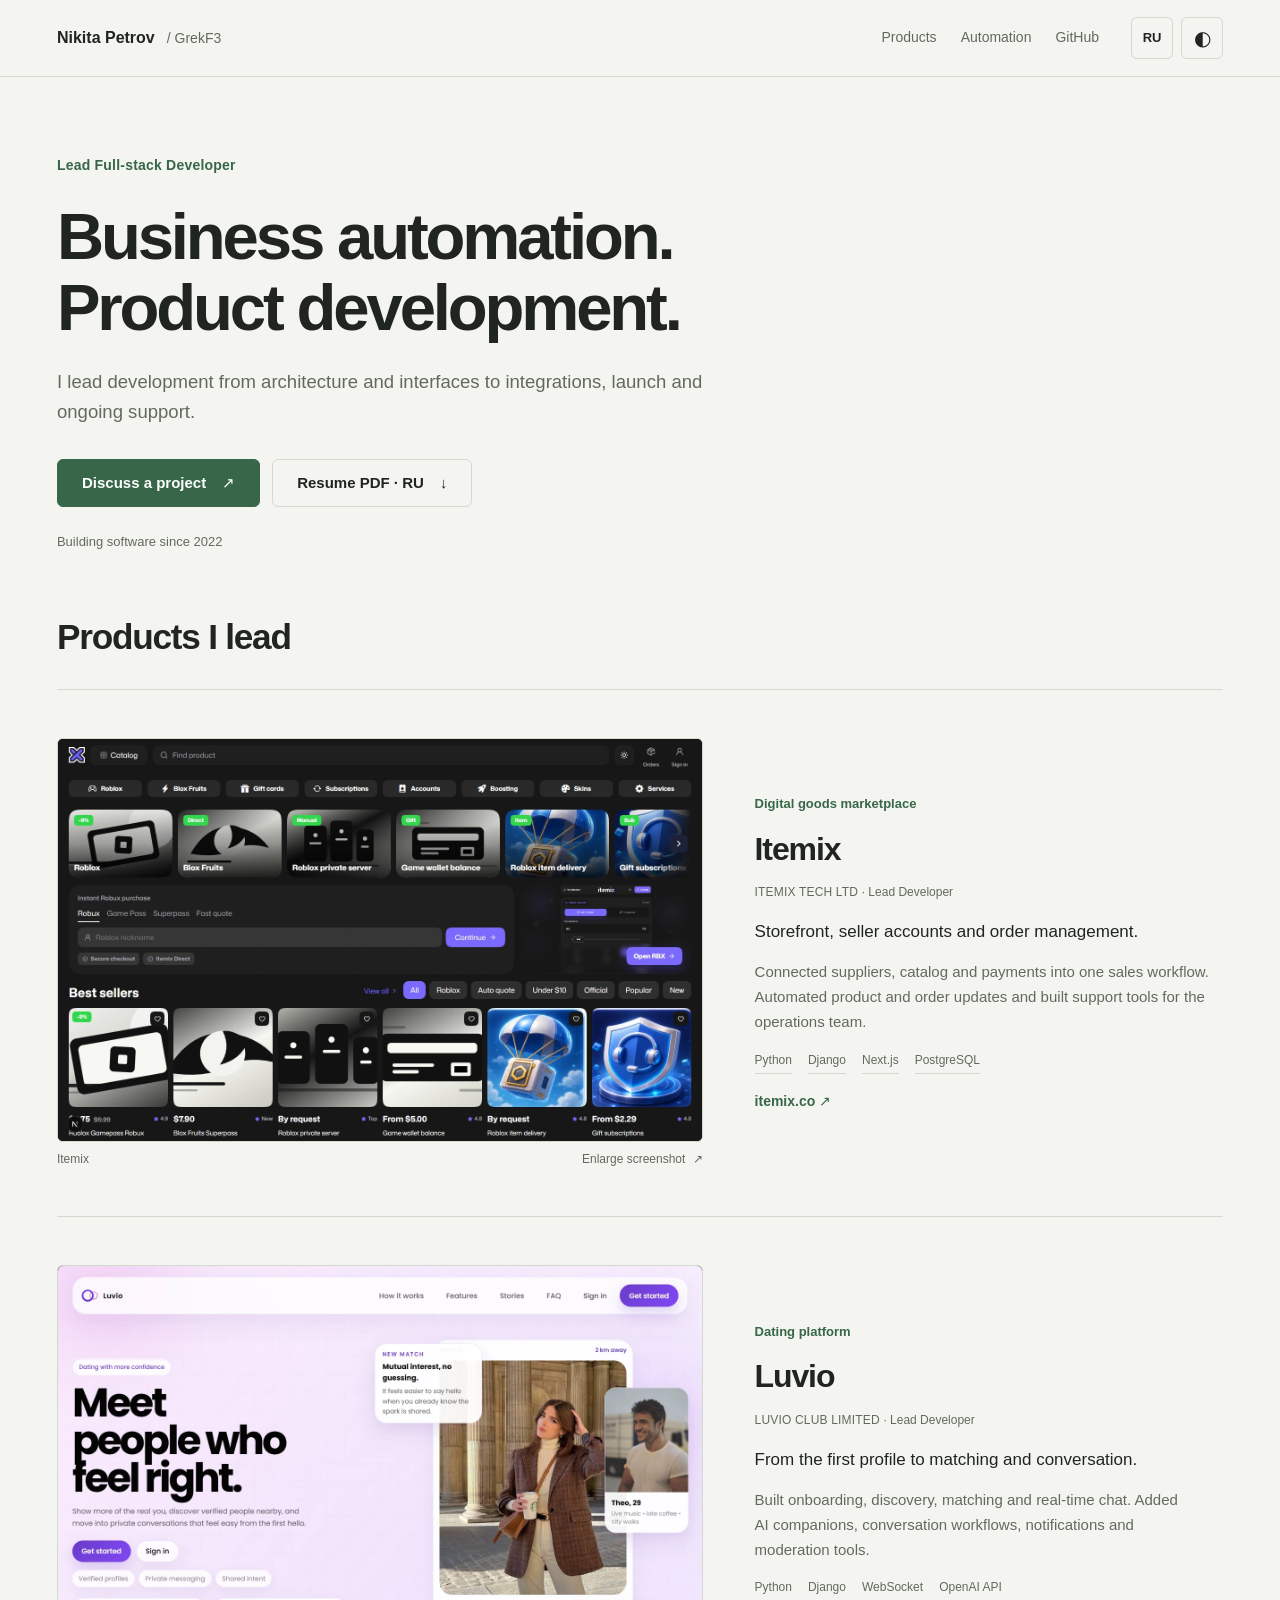
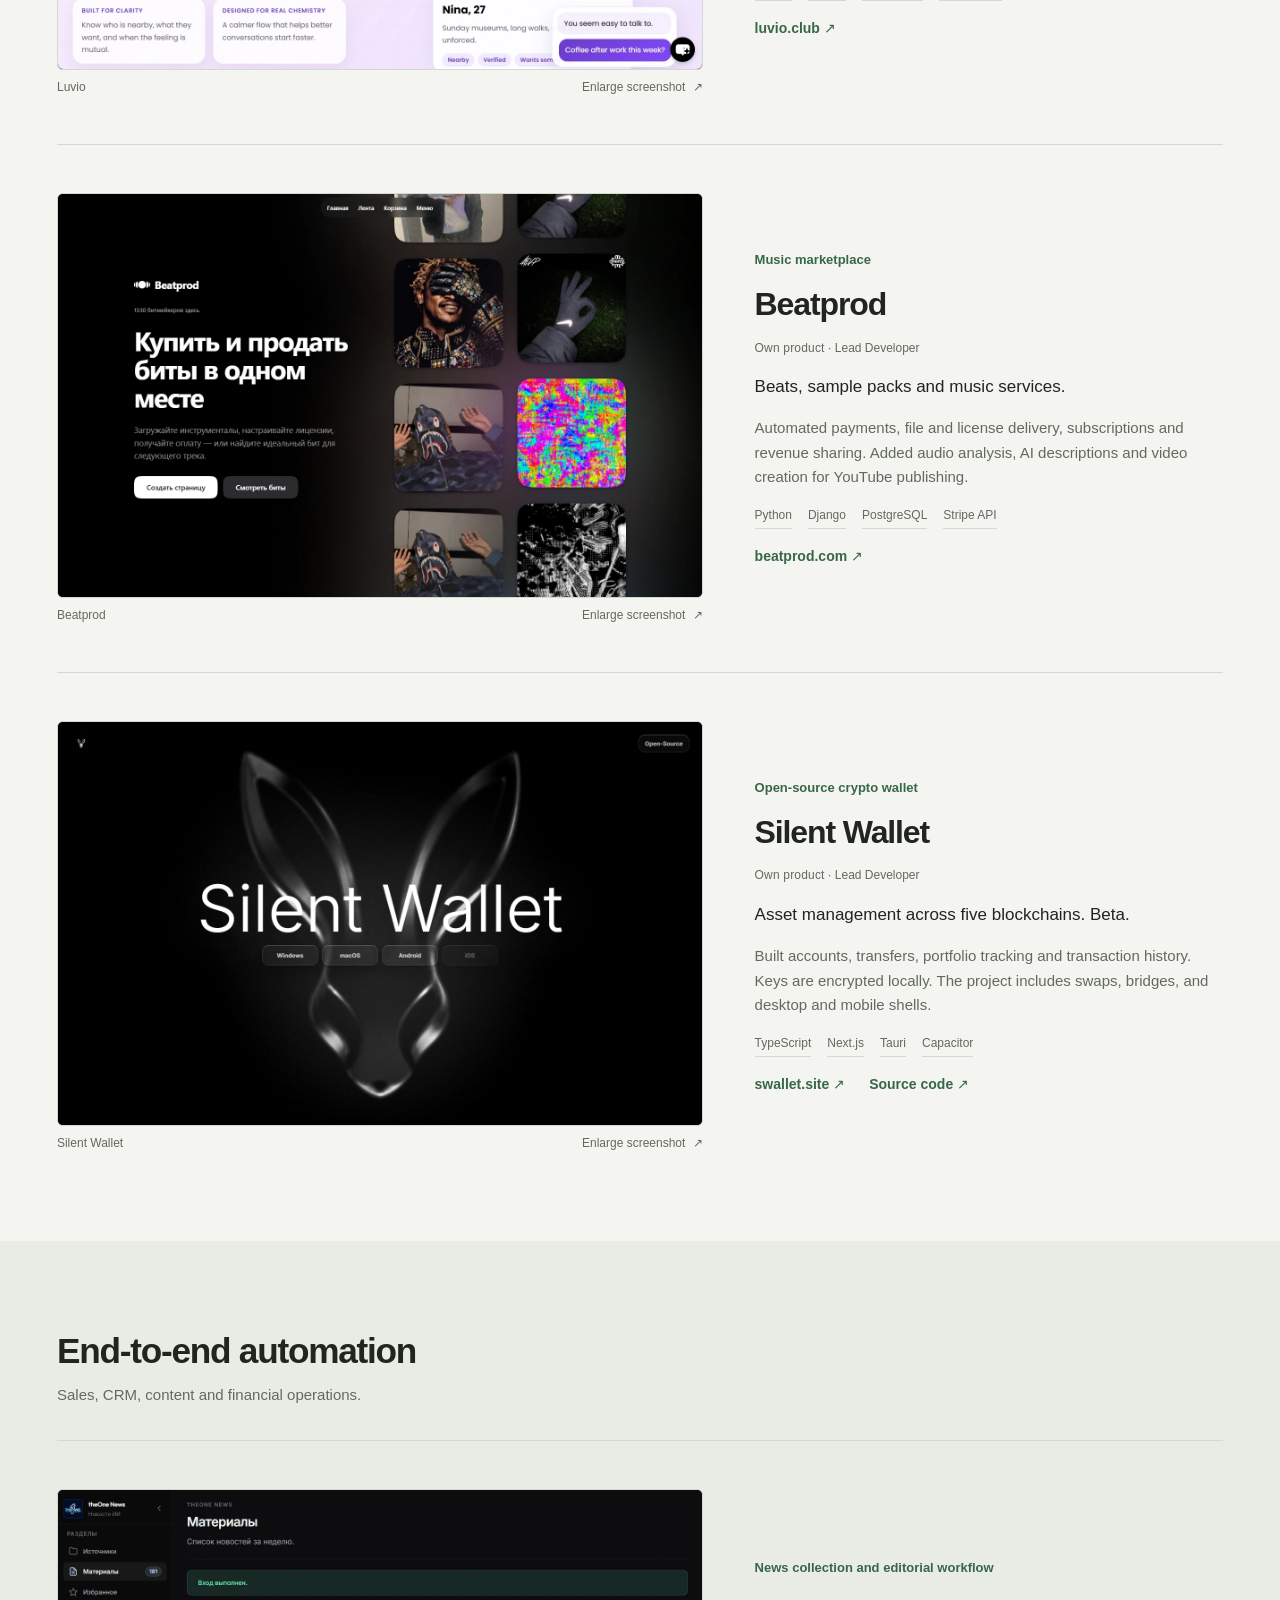
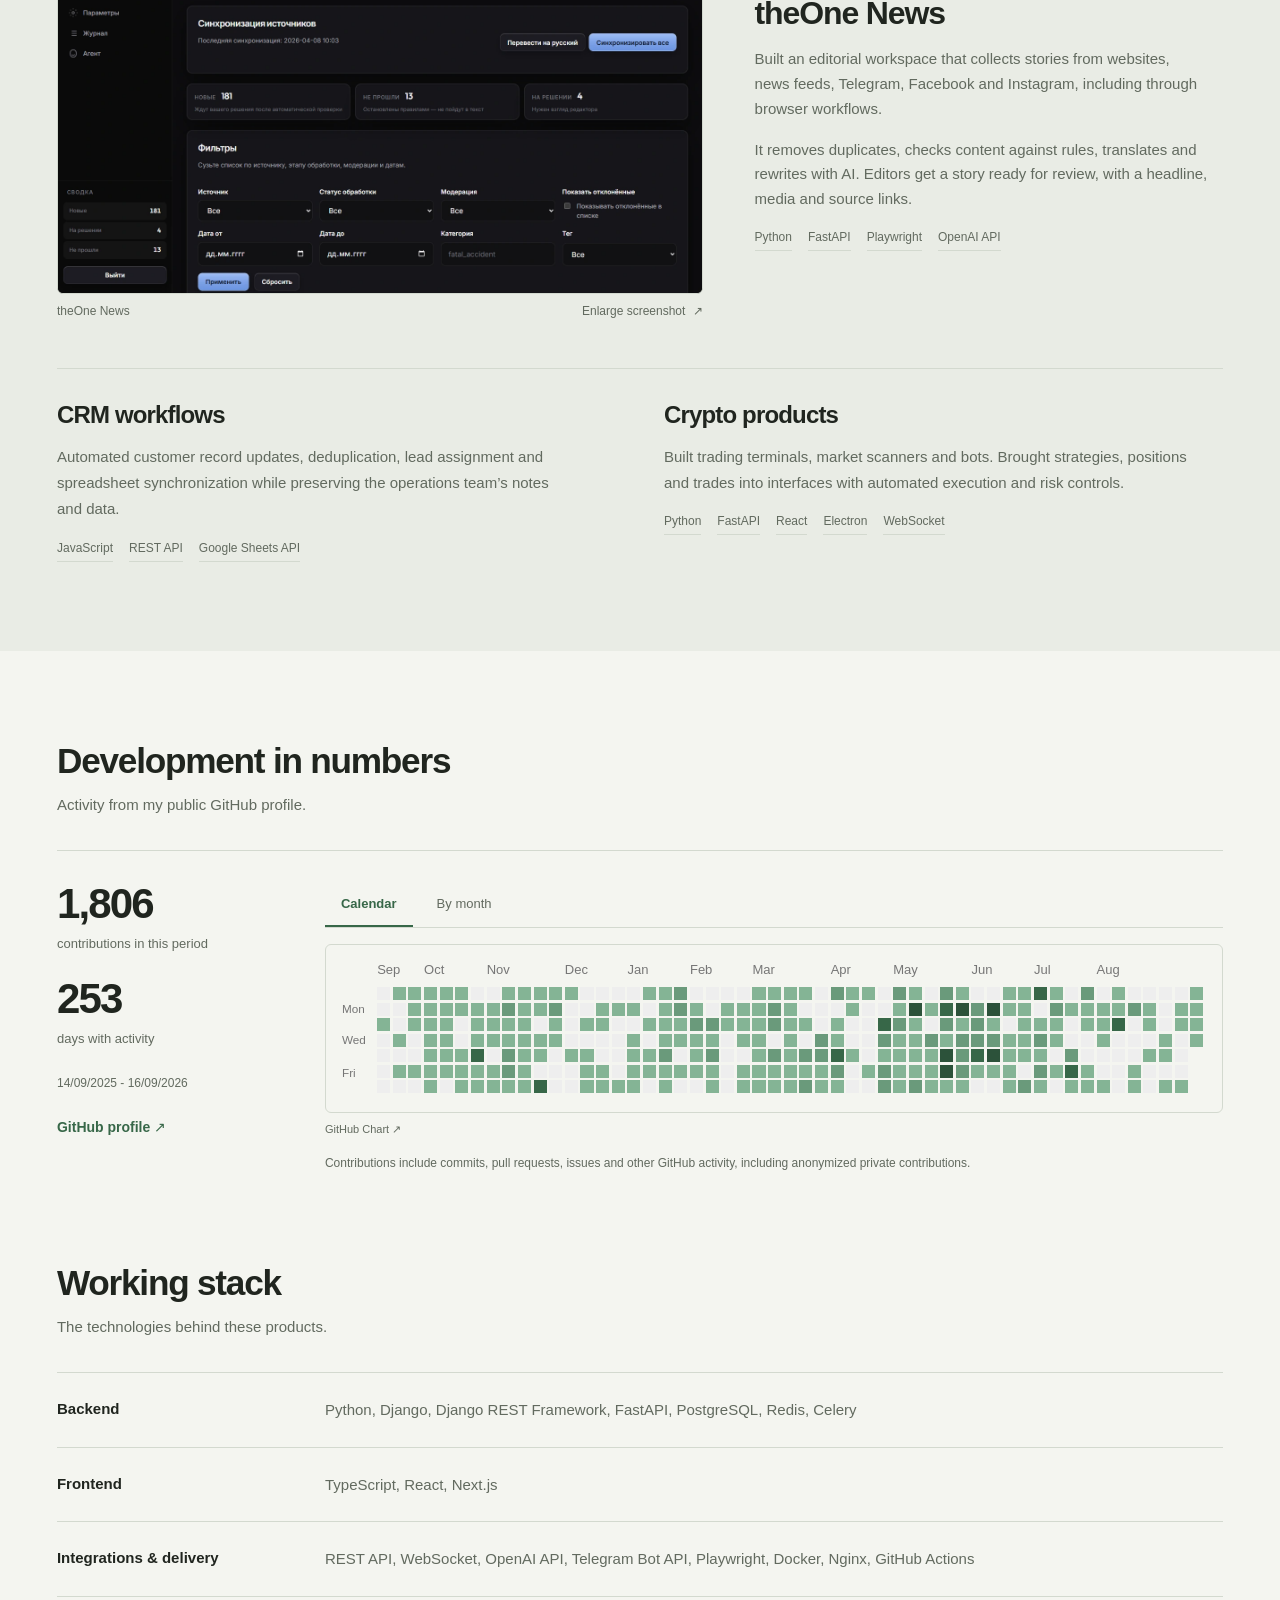
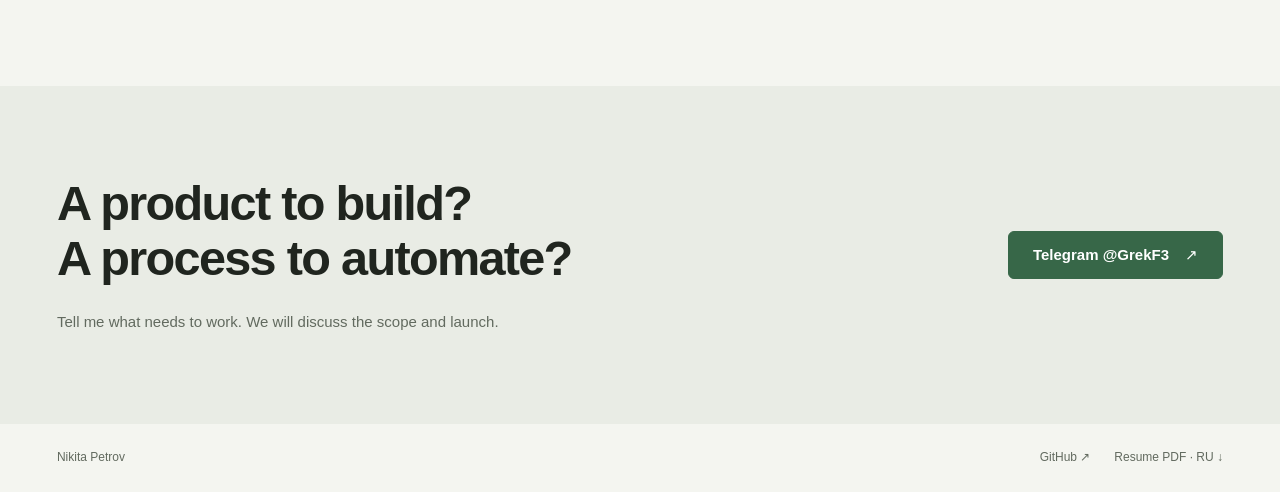
==== en/index.html @ 09c83fd4 "Rebuild portfolio around products and business automation" ====
<!doctype html>
<html lang="en">
<head>
<meta charset="utf-8"><meta name="viewport" content="width=device-width, initial-scale=1">
<title>Nikita Petrov | Full-stack development & business automation</title><meta name="description" content="Lead Full-stack Developer. End-to-end business automation, web platforms and AI integrations. Itemix, Luvio, Beatprod, Silent Wallet.">
<meta name="theme-color" content="#f4f5f0"><meta property="og:title" content="Nikita Petrov | Full-stack development & business automation"><meta property="og:description" content="Lead Full-stack Developer. End-to-end business automation, web platforms and AI integrations. Itemix, Luvio, Beatprod, Silent Wallet."><meta property="og:type" content="website"><meta property="og:url" content="https://grekf3.github.io/en/"><meta property="og:image" content="https://grekf3.github.io/assets/social-preview.png"><meta name="twitter:card" content="summary_large_image">
<link rel="canonical" href="https://grekf3.github.io/en/"><link rel="alternate" hreflang="ru" href="https://grekf3.github.io/"><link rel="alternate" hreflang="en" href="https://grekf3.github.io/en/"><link rel="icon" href="/assets/favicon.png"><link rel="stylesheet" href="/styles.css">
<script>try{document.documentElement.dataset.theme=localStorage.getItem('portfolio-theme')||(matchMedia('(prefers-color-scheme: dark)').matches?'dark':'light')}catch{}</script>
<script type="application/ld+json">{"@context": "https://schema.org", "@type": "Person", "name": "Nikita Petrov", "alternateName": "GrekF3", "jobTitle": "Lead Full-stack Developer", "url": "https://grekf3.github.io/", "sameAs": ["https://github.com/GrekF3", "https://t.me/GrekF3"], "knowsAbout": ["Business automation", "Python", "Django", "FastAPI", "React", "Next.js"]}</script>
</head><body>
<a class="skip-link" href="#main">Skip to content</a>
<header class="site-header"><div class="shell nav-shell"><a class="brand" href="#top">Nikita Petrov<span class="brand-handle">/ GrekF3</span></a><nav aria-label="Navigation"><a href="#work">Products</a><a href="#automation">Automation</a><a href="#activity">GitHub</a></nav><div class="nav-controls"><a href="/" class="language" lang="ru" aria-label="Русская версия">RU</a><button id="theme-toggle" aria-label="Theme" type="button"><span aria-hidden="true">◐</span></button></div></div></header>
<main id="main">
<section class="hero shell" id="top"><p class="role">Lead Full-stack Developer</p><h1>Business automation.<br>Product development.</h1><p class="hero-intro">I lead development from architecture and interfaces to integrations, launch and ongoing support.</p><div class="hero-actions"><a class="button primary" href="https://t.me/GrekF3">Discuss a project <span aria-hidden="true">↗</span></a><a class="button secondary" href="/downloads/Nikita-Petrov-CV.pdf" target="_blank" rel="noopener">Resume PDF · RU <span aria-hidden="true">↓</span></a></div><p class="experience">Building software since 2022</p></section>
<section class="shell section work" id="work"><div class="section-heading"><h2>Products I lead</h2></div><article class="project" id="itemix"><figure class="project-visual"><a class="image-link" href="/assets/itemix.webp" data-image data-name="Itemix" aria-label="Enlarge screenshot: Itemix"><img src="/assets/itemix.webp" width="1440" height="900" alt="Product screenshot: Itemix" loading="eager" decoding="async"></a><figcaption><span>Itemix</span><a href="/assets/itemix.webp" data-image data-name="Itemix">Enlarge screenshot <span aria-hidden="true">↗</span></a></figcaption></figure><div class="project-copy"><p class="project-category">Digital goods marketplace</p><h3>Itemix</h3><p class="company">ITEMIX TECH LTD <span>· Lead Developer</span></p><p class="project-summary">Storefront, seller accounts and order management.</p><p>Connected suppliers, catalog and payments into one sales workflow. Automated product and order updates and built support tools for the operations team.</p><ul class="tags"><li>Python</li><li>Django</li><li>Next.js</li><li>PostgreSQL</li></ul><div class="project-links"><a class="text-link" href="https://itemix.co/" target="_blank" rel="noopener">itemix.co <span aria-hidden="true">↗</span></a></div></div></article><article class="project" id="luvio"><figure class="project-visual"><a class="image-link" href="/assets/luvio.webp" data-image data-name="Luvio" aria-label="Enlarge screenshot: Luvio"><img src="/assets/luvio.webp" width="1440" height="900" alt="Product screenshot: Luvio" loading="lazy" decoding="async"></a><figcaption><span>Luvio</span><a href="/assets/luvio.webp" data-image data-name="Luvio">Enlarge screenshot <span aria-hidden="true">↗</span></a></figcaption></figure><div class="project-copy"><p class="project-category">Dating platform</p><h3>Luvio</h3><p class="company">LUVIO CLUB LIMITED <span>· Lead Developer</span></p><p class="project-summary">From the first profile to matching and conversation.</p><p>Built onboarding, discovery, matching and real-time chat. Added AI companions, conversation workflows, notifications and moderation tools.</p><ul class="tags"><li>Python</li><li>Django</li><li>WebSocket</li><li>OpenAI API</li></ul><div class="project-links"><a class="text-link" href="https://luvio.club/" target="_blank" rel="noopener">luvio.club <span aria-hidden="true">↗</span></a></div></div></article><article class="project" id="beatprod"><figure class="project-visual"><a class="image-link" href="/assets/beatprod.webp" data-image data-name="Beatprod" aria-label="Enlarge screenshot: Beatprod"><img src="/assets/beatprod.webp" width="1440" height="900" alt="Product screenshot: Beatprod" loading="lazy" decoding="async"></a><figcaption><span>Beatprod</span><a href="/assets/beatprod.webp" data-image data-name="Beatprod">Enlarge screenshot <span aria-hidden="true">↗</span></a></figcaption></figure><div class="project-copy"><p class="project-category">Music marketplace</p><h3>Beatprod</h3><p class="company">Own product <span>· Lead Developer</span></p><p class="project-summary">Beats, sample packs and music services.</p><p>Automated payments, file and license delivery, subscriptions and revenue sharing. Added audio analysis, AI descriptions and video creation for YouTube publishing.</p><ul class="tags"><li>Python</li><li>Django</li><li>PostgreSQL</li><li>Stripe API</li></ul><div class="project-links"><a class="text-link" href="https://beatprod.com/" target="_blank" rel="noopener">beatprod.com <span aria-hidden="true">↗</span></a></div></div></article><article class="project" id="silent-wallet"><figure class="project-visual"><a class="image-link" href="/assets/silent-wallet.webp" data-image data-name="Silent Wallet" aria-label="Enlarge screenshot: Silent Wallet"><img src="/assets/silent-wallet.webp" width="1440" height="900" alt="Product screenshot: Silent Wallet" loading="lazy" decoding="async"></a><figcaption><span>Silent Wallet</span><a href="/assets/silent-wallet.webp" data-image data-name="Silent Wallet">Enlarge screenshot <span aria-hidden="true">↗</span></a></figcaption></figure><div class="project-copy"><p class="project-category">Open-source crypto wallet</p><h3>Silent Wallet</h3><p class="company">Own product <span>· Lead Developer</span></p><p class="project-summary">Asset management across five blockchains. Beta.</p><p>Built accounts, transfers, portfolio tracking and transaction history. Keys are encrypted locally. The project includes swaps, bridges, and desktop and mobile shells.</p><ul class="tags"><li>TypeScript</li><li>Next.js</li><li>Tauri</li><li>Capacitor</li></ul><div class="project-links"><a class="text-link" href="https://swallet.site/" target="_blank" rel="noopener">swallet.site <span aria-hidden="true">↗</span></a><a class="text-link" href="https://github.com/GrekF3/Silent-Wallet">Source code ↗</a></div></div></article></section>
<section class="section automation" id="automation"><div class="shell"><div class="section-heading"><h2>End-to-end automation</h2><p>Sales, CRM, content and financial operations.</p></div><article class="project news"><figure class="project-visual"><a class="image-link" href="/assets/theone-news.webp" data-image data-name="theOne News" aria-label="Enlarge screenshot: theOne News"><img src="/assets/theone-news.webp" width="1440" height="900" alt="Product screenshot: theOne News" loading="lazy" decoding="async"></a><figcaption><span>theOne News</span><a href="/assets/theone-news.webp" data-image data-name="theOne News">Enlarge screenshot <span aria-hidden="true">↗</span></a></figcaption></figure><div class="project-copy"><p class="project-category">News collection and editorial workflow</p><h3>theOne News</h3><p>Built an editorial workspace that collects stories from websites, news feeds, Telegram, Facebook and Instagram, including through browser workflows.</p><p>It removes duplicates, checks content against rules, translates and rewrites with AI. Editors get a story ready for review, with a headline, media and source links.</p><ul class="tags"><li>Python</li><li>FastAPI</li><li>Playwright</li><li>OpenAI API</li></ul></div></article><div class="automation-more"><article><h3>CRM workflows</h3><p>Automated customer record updates, deduplication, lead assignment and spreadsheet synchronization while preserving the operations team’s notes and data.</p><ul class="tags"><li>JavaScript</li><li>REST API</li><li>Google Sheets API</li></ul></article><article><h3>Crypto products</h3><p>Built trading terminals, market scanners and bots. Brought strategies, positions and trades into interfaces with automated execution and risk controls.</p><ul class="tags"><li>Python</li><li>FastAPI</li><li>React</li><li>Electron</li><li>WebSocket</li></ul></article></div></div></section>
<section class="section shell" id="activity"><div class="section-heading"><h2>Development in numbers</h2><p>Activity from my public GitHub profile.</p></div><div class="activity-layout"><div class="stats-summary"><div class="stat"><strong id="contribution-total">1 806</strong><span>contributions in this period</span></div><div class="stat"><strong id="active-days">253</strong><span>days with activity</span></div><p id="stats-period">14.09.2025 - 16.09.2026</p><a class="text-link" href="https://github.com/GrekF3">GitHub profile ↗</a></div><div class="activity-charts"><div class="chart-tabs" role="group" aria-label="GitHub"><button data-chart="calendar" aria-pressed="true">Calendar</button><button data-chart="months" aria-pressed="false">By month</button></div><div id="chart-calendar" class="chart-panel"><a href="https://github.com/GrekF3" class="dynamic-chart" aria-label="Yearly GitHub calendar, scroll horizontally"><img id="activity-graph" src="/assets/github-activity.svg" data-live-src="https://ghchart.rshah.org/376748/GrekF3" alt="Public GitHub calendar" width="663" height="104" loading="lazy"></a><p class="chart-credit"><a href="https://github.com/2016rshah/githubchart-api">GitHub Chart ↗</a></p></div><div id="chart-months" class="chart-panel" hidden><div id="monthly-chart"></div></div><p class="stats-note">Contributions include commits, pull requests, issues and other GitHub activity, including anonymized private contributions.</p><noscript><p>Current activity is available on my GitHub profile.</p></noscript></div></div></section>
<section class="section shell stack-section" id="stack"><div class="section-heading"><h2>Working stack</h2><p>The technologies behind these products.</p></div><dl class="stack-list"><div><dt>Backend</dt><dd>Python, Django, Django REST Framework, FastAPI, PostgreSQL, Redis, Celery</dd></div><div><dt>Frontend</dt><dd>TypeScript, React, Next.js</dd></div><div><dt>Integrations & delivery</dt><dd>REST API, WebSocket, OpenAI API, Telegram Bot API, Playwright, Docker, Nginx, GitHub Actions</dd></div></dl></section>
<section class="contact"><div class="shell contact-inner"><div><h2>A product to build?<br>A process to automate?</h2><p>Tell me what needs to work. We will discuss the scope and launch.</p></div><a class="button primary" href="https://t.me/GrekF3">Telegram @GrekF3 <span aria-hidden="true">↗</span></a></div></section>
</main><footer class="shell footer"><span>Nikita Petrov</span><div><a href="https://github.com/GrekF3" rel="me">GitHub ↗</a><a href="/downloads/Nikita-Petrov-CV.pdf">Resume PDF · RU ↓</a></div></footer>
<dialog id="image-viewer" aria-label="Screenshot viewer"><div class="viewer-header"><strong id="viewer-title"></strong><div class="viewer-controls"><button id="zoom-toggle" type="button" aria-pressed="false">Zoom 1:1</button><a id="original-link" target="_blank" rel="noopener">Open original ↗</a><button id="viewer-close" type="button">Close ×</button></div></div><div class="viewer-body" tabindex="0"><img id="viewer-image" alt=""></div></dialog>
<script src="/script.js" defer></script></body></html>
---- styles.css ----
:root {
  color-scheme: light;
  --bg: #f4f5f0;
  --text: #20251f;
  --accent: #376748;
  --accent-ink: #ffffff;
  --muted: #626a5f;
  --surface: #e9ece5;
  --surface-raised: #fbfcf8;
  --line: #d3d9cf;
  --focus: #376748;
  --space-8: .5rem;
  --space-12: .75rem;
  --space-16: 1rem;
  --space-24: 1.5rem;
  --space-32: 2rem;
  --space-48: 3rem;
  --section-space: clamp(3.5rem, 7vw, 6rem);
  --gutter: clamp(1.25rem, 4.45vw, 4rem);
  --content-width: 80rem;
  --header-height: 4.75rem;
  font-family: -apple-system, BlinkMacSystemFont, "Segoe UI", Arial, sans-serif;
  font-synthesis: none;
  text-rendering: optimizeLegibility;
  -webkit-font-smoothing: antialiased;
}

[data-theme="dark"] {
  color-scheme: dark;
  --bg: #171c18;
  --text: #edf1e9;
  --accent: #a6d2aa;
  --accent-ink: #17231b;
  --muted: #b1bcae;
  --surface: #222a23;
  --surface-raised: #1d241e;
  --line: #3b453c;
  --focus: #a6d2aa;
}

* { box-sizing: border-box; }
html { scroll-behavior: smooth; scroll-padding-top: calc(var(--header-height) + var(--space-24)); }
body { margin: 0; background: var(--bg); color: var(--text); font-size: 1rem; line-height: 1.65; }
body:has(dialog[open]) { overflow: hidden; }
[hidden] { display: none !important; }
h1, h2, h3, p, figure, dl, dd, ul { margin: 0; }
h1, h2, h3 { font-weight: 600; line-height: 1.14; letter-spacing: -.035em; text-wrap: balance; }
p { text-wrap: pretty; }
a { color: inherit; text-decoration-thickness: 1px; text-underline-offset: .24em; }
button, input { font: inherit; }
button { color: inherit; cursor: pointer; }
button, a { -webkit-tap-highlight-color: transparent; }
a, button { touch-action: manipulation; }
button:focus-visible, a:focus-visible, [tabindex]:focus-visible { outline: 2px solid var(--focus); outline-offset: 4px; }
img { display: block; max-width: 100%; }
::selection { color: var(--bg); background: var(--accent); }
.shell { width: min(calc(100% - var(--gutter) * 2), var(--content-width)); margin-inline: auto; }
.section { padding-block: var(--section-space); }
.skip-link { position: fixed; z-index: 100; top: var(--space-12); left: var(--space-12); padding: var(--space-12) var(--space-24); color: var(--accent-ink); background: var(--accent); transform: translateY(-180%); }
.skip-link:focus { transform: translateY(0); }

.site-header { position: sticky; top: 0; z-index: 20; background: var(--bg); border-bottom: 1px solid var(--line); }
.nav-shell { min-height: var(--header-height); display: flex; align-items: center; gap: var(--space-32); }
.brand { display: inline-flex; align-items: baseline; gap: var(--space-12); color: var(--text); text-decoration: none; font-size: 1rem; font-weight: 650; line-height: 1.35; white-space: nowrap; }
.brand-handle { font-size: .875rem; font-weight: 400; color: var(--muted); }
.site-header nav { display: flex; align-items: center; justify-content: flex-end; flex: 1; gap: var(--space-24); }
.site-header nav a { display: flex; align-items: center; min-height: 2.625rem; text-decoration: none; font-size: .875rem; color: var(--muted); }
.site-header nav a:hover { color: var(--accent); }
.nav-controls { display: flex; align-items: center; gap: var(--space-8); margin-left: auto; }
.language, #theme-toggle { width: 2.625rem; height: 2.625rem; display: inline-flex; align-items: center; justify-content: center; border: 1px solid var(--line); border-radius: .375rem; background: transparent; color: var(--text); text-decoration: none; font-size: .8125rem; font-weight: 600; flex: 0 0 auto; }
#theme-toggle { font-size: 1.25rem; font-weight: 400; }
.language:hover, #theme-toggle:hover { background: var(--surface); }

.hero { display: flex; flex-direction: column; align-items: flex-start; gap: var(--space-24); padding-block: clamp(3rem, 6vw, 5rem) clamp(3.5rem, 5vw, 4rem); }
.role { font-size: .875rem; color: var(--accent); font-weight: 550; letter-spacing: .015em; }
h1 { font-size: clamp(2.625rem, 5.1vw, 4.375rem); max-width: 68rem; line-height: 1.09; letter-spacing: -.048em; }
.hero-intro { max-width: 41.875rem; font-size: clamp(1.0625rem, 1.45vw, 1.25rem); color: var(--muted); line-height: 1.6; }
.hero-actions { display: flex; align-items: center; flex-wrap: wrap; gap: var(--space-12); padding-top: var(--space-8); }
.button { display: inline-flex; min-height: 3rem; align-items: center; justify-content: center; gap: var(--space-16); padding: var(--space-12) var(--space-24); border: 1px solid transparent; border-radius: .375rem; font-size: .9375rem; font-weight: 550; line-height: 1.5; text-decoration: none; transition: background-color .15s, border-color .15s; }
.button.primary { color: var(--accent-ink); background: var(--accent); border-color: var(--accent); }
.button.primary:hover { filter: brightness(.94); }
.button.secondary { color: var(--text); border-color: var(--line); background: transparent; }
.button.secondary:hover { border-color: var(--accent); background: var(--surface); }
.experience { font-size: .8125rem; color: var(--muted); }

.work { padding-top: 0; }
.section-heading { display: flex; flex-direction: column; align-items: flex-start; gap: var(--space-12); padding-bottom: var(--space-32); border-bottom: 1px solid var(--line); }
h2 { font-size: clamp(1.75rem, 2.75vw, 2.5rem); }
.section-heading > p { color: var(--muted); max-width: 42rem; font-size: .9375rem; }
.project { display: grid; grid-template-columns: minmax(0, 1.38fr) minmax(0, 1fr); align-items: center; gap: clamp(2rem, 4vw, 4rem); padding-block: var(--space-48); border-bottom: 1px solid var(--line); }
.project:last-child { border-bottom: 0; padding-bottom: 0; }
.project-visual { min-width: 0; display: flex; flex-direction: column; gap: var(--space-8); }
.image-link { display: block; overflow: hidden; border: 1px solid var(--line); border-radius: .375rem; background: #151515; cursor: zoom-in; }
.project-visual img { display: block; width: 100%; height: auto; aspect-ratio: 8 / 5; object-fit: contain; }
.project-visual figcaption { display: flex; align-items: flex-start; justify-content: space-between; gap: var(--space-16); color: var(--muted); font-size: .75rem; line-height: 1.5; }
.project-visual figcaption a { display: inline-flex; gap: var(--space-8); text-decoration: none; white-space: nowrap; }
.project-visual figcaption a:hover { color: var(--accent); text-decoration: underline; }
.project-copy { min-width: 0; display: flex; flex-direction: column; align-items: flex-start; gap: var(--space-16); }
.project-copy h3 { font-size: clamp(1.75rem, 2.5vw, 2.25rem); }
.project-copy > p { color: var(--muted); font-size: .9375rem; line-height: 1.65; }
.project-copy > .project-category { color: var(--accent); font-size: .8125rem; font-weight: 550; }
.project-copy > .company { font-size: .75rem; line-height: 1.65; letter-spacing: .015em; overflow-wrap: anywhere; }
.company span { letter-spacing: 0; }
.project-copy > .project-summary { color: var(--text); font-size: 1.0625rem; line-height: 1.5; }
.tags { list-style: none; padding: 0; display: flex; flex-wrap: wrap; gap: var(--space-8) var(--space-16); color: var(--muted); font-size: .75rem; line-height: 1.5; }
.tags li { padding-bottom: .25rem; border-bottom: 1px solid var(--line); white-space: nowrap; }
.project-links { display: flex; flex-wrap: wrap; align-items: center; gap: var(--space-12) var(--space-24); }
.text-link { display: inline-block; color: var(--accent); font-size: .875rem; font-weight: 550; text-decoration: none; }
.text-link:hover { text-decoration: underline; }

.automation { background: var(--surface); }
.automation .image-link { border-color: var(--line); }
.news { padding-bottom: var(--space-48); }
.automation-more { display: grid; grid-template-columns: repeat(2, minmax(0, 1fr)); gap: var(--space-48); padding-top: var(--space-32); }
.automation-more article { display: flex; flex-direction: column; align-items: flex-start; gap: var(--space-16); }
.automation-more h3 { font-size: 1.5rem; }
.automation-more p { max-width: 34rem; color: var(--muted); font-size: .9375rem; line-height: 1.75; }

.activity-layout { display: grid; grid-template-columns: 13.75rem minmax(0, 1fr); gap: var(--space-48); padding-top: var(--space-32); }
.stats-summary { display: flex; flex-direction: column; align-items: flex-start; gap: var(--space-24); }
.stat { display: flex; flex-direction: column; gap: var(--space-8); }
.stat strong { font-size: 2.625rem; font-weight: 550; line-height: 1; letter-spacing: -.045em; font-variant-numeric: tabular-nums; }
.stat span { font-size: .8125rem; color: var(--muted); }
#stats-period { color: var(--muted); font-size: .75rem; line-height: 1.5; }
.activity-charts { min-width: 0; display: flex; flex-direction: column; gap: var(--space-16); }
.chart-tabs { display: flex; flex-wrap: wrap; gap: var(--space-8); border-bottom: 1px solid var(--line); }
.chart-tabs button { padding: var(--space-12) var(--space-16); min-height: 2.625rem; border: 0; border-bottom: 2px solid transparent; background: transparent; color: var(--muted); font-size: .8125rem; line-height: 1.4; }
.chart-tabs button[aria-pressed="true"] { color: var(--accent); border-bottom-color: var(--accent); font-weight: 600; }
.chart-tabs button:hover { color: var(--accent); }
.chart-panel { min-width: 0; }
.dynamic-chart { display: block; overflow-x: auto; overflow-y: hidden; border: 1px solid var(--line); border-radius: .375rem; padding: var(--space-16); background: #f4f5f0; color: #20251f; scrollbar-width: thin; }
.dynamic-chart img { display: block; width: 100%; min-width: 36.875rem; height: auto; object-fit: contain; }
.chart-credit { padding-top: var(--space-8); color: var(--muted); font-size: .6875rem; line-height: 1.5; }
.chart-credit a { text-decoration: none; }
.chart-credit a:hover { text-decoration: underline; }
.stats-note { color: var(--muted); font-size: .75rem; line-height: 1.65; max-width: 50rem; }
#monthly-chart { min-width: 0; min-height: 13.75rem; padding-top: var(--space-16); }
.month-bars { display: grid; grid-template-columns: repeat(13, minmax(0, 1fr)); align-items: end; gap: var(--space-8); min-height: 12.75rem; }
.month { height: 12.75rem; min-width: 0; display: flex; flex-direction: column; align-items: stretch; justify-content: flex-end; gap: var(--space-8); text-align: center; }
.month .amount { display: block; font-size: .6875rem; line-height: 1.4; color: var(--muted); font-variant-numeric: tabular-nums; }
.month .bar { display: block; width: 100%; height: var(--height, 0%); max-height: 9.5rem; min-height: 2px; background: var(--accent); border-radius: 2px 2px 0 0; }
.month .label { display: block; font-size: .625rem; line-height: 1.5; color: var(--muted); white-space: nowrap; }
.calendar-scroll { width: 100%; overflow-x: auto; overflow-y: hidden; padding-block: var(--space-12); scrollbar-width: thin; }
#calendar-chart { min-width: 40rem; }
#calendar-chart svg, #calendar-chart img { display: block; width: 100%; max-width: none; height: auto; }
#calendar-chart text { fill: var(--muted); }
.calendar-weeks, .calendar-grid { display: grid; grid-auto-flow: column; grid-auto-columns: 11px; gap: 3px; }
.calendar-week { display: grid; grid-template-rows: repeat(7, 11px); gap: 3px; }
.calendar-day { width: 11px; height: 11px; border-radius: 2px; background: var(--surface); }

.stack-section { padding-top: 0; }
.stack-list { display: flex; flex-direction: column; }
.stack-list > div { display: grid; grid-template-columns: 13.75rem minmax(0, 1fr); gap: var(--space-48); padding-block: var(--space-24); border-bottom: 1px solid var(--line); }
.stack-list dt { color: var(--text); font-size: .9375rem; font-weight: 550; }
.stack-list dd { color: var(--muted); font-size: .9375rem; line-height: 1.7; }
.contact { background: var(--surface); padding-block: var(--section-space); }
.contact-inner { display: flex; align-items: center; justify-content: space-between; gap: var(--space-48); }
.contact-inner > div { display: flex; flex-direction: column; align-items: flex-start; gap: var(--space-24); max-width: 44rem; }
.contact h2 { font-size: clamp(2rem, 3.8vw, 3.25rem); line-height: 1.13; }
.contact p { color: var(--muted); font-size: .9375rem; max-width: 35rem; }
.contact .button { flex-shrink: 0; }
.footer { display: flex; align-items: center; justify-content: space-between; gap: var(--space-24); padding-block: var(--space-24); color: var(--muted); font-size: .75rem; }
.footer > div { display: flex; flex-wrap: wrap; gap: var(--space-12) var(--space-24); }
.footer a { text-decoration: none; }
.footer a:hover { color: var(--accent); text-decoration: underline; }

dialog { color: var(--text); background: var(--bg); border: 1px solid var(--line); border-radius: .5rem; padding: 0; width: min(94vw, 100rem); height: min(90dvh, 70rem); max-width: none; max-height: none; overflow: hidden; }
dialog[open] { display: grid; grid-template-rows: auto minmax(0, 1fr); }
dialog::backdrop { background: rgb(10 16 12 / .78); }
.viewer-header { display: flex; align-items: center; justify-content: space-between; gap: var(--space-24); padding: var(--space-16) var(--space-24); border-bottom: 1px solid var(--line); min-width: 0; }
#viewer-title { min-width: 0; font-size: .9375rem; font-weight: 600; overflow-wrap: anywhere; }
.viewer-controls { display: flex; align-items: center; flex-wrap: wrap; justify-content: flex-end; gap: var(--space-8); }
.viewer-controls button, .viewer-controls a { display: inline-flex; align-items: center; justify-content: center; min-height: 2.625rem; padding: var(--space-8) var(--space-12); border: 1px solid var(--line); border-radius: .375rem; background: transparent; color: var(--text); font-size: .8125rem; line-height: 1.4; text-decoration: none; white-space: nowrap; }
.viewer-controls button:hover, .viewer-controls a:hover { background: var(--surface); }
.viewer-controls button[aria-pressed="true"] { color: var(--accent-ink); background: var(--accent); border-color: var(--accent); }
.viewer-body { min-width: 0; min-height: 0; display: grid; place-items: center; padding: var(--space-16); overflow: auto; overscroll-behavior: contain; background: var(--surface-raised); }
#viewer-image { display: block; width: 100%; height: 100%; min-height: 0; max-width: 100%; max-height: 100%; object-fit: contain; }
.viewer-body.zoomed, .viewer-body.is-zoomed, dialog.zoomed .viewer-body, dialog.is-zoomed .viewer-body { display: block; place-items: start; text-align: left; }
.viewer-body.zoomed #viewer-image, .viewer-body.is-zoomed #viewer-image, dialog.zoomed #viewer-image, dialog.is-zoomed #viewer-image, #viewer-image.zoomed, #viewer-image.is-zoomed { width: 1440px; height: auto; max-width: none; max-height: none; object-fit: contain; justify-self: start; }

@media (max-width: 1023px) {
  .nav-shell { gap: var(--space-16); }
  .brand-handle { display: none; }
  .site-header nav { gap: var(--space-16); }
  .project { grid-template-columns: minmax(0, 1.15fr) minmax(0, 1fr); gap: var(--space-32); }
  .activity-layout { grid-template-columns: 11rem minmax(0, 1fr); gap: var(--space-32); }
  .stack-list > div { grid-template-columns: 11rem minmax(0, 1fr); gap: var(--space-32); }
  .contact-inner { align-items: flex-start; gap: var(--space-32); }
  .month .label { font-size: .5625rem; }
}

@media (max-width: 767px) {
  :root { --header-height: 4.75rem; }
  .site-header nav { display: none; }
  .nav-shell { gap: var(--space-12); }
  .brand { font-size: .9375rem; }
  .hero { padding-top: var(--space-48); gap: var(--space-24); }
  h1 { font-size: clamp(2rem, 8.5vw, 2.625rem); line-height: 1.13; letter-spacing: -.044em; }
  .hero-intro { max-width: 40rem; font-size: 1.0625rem; }
  .hero-actions { gap: var(--space-12); padding-top: 0; }
  .button { min-height: 3rem; padding-inline: var(--space-16); font-size: .875rem; gap: var(--space-12); }
  .section-heading { grid-template-columns: minmax(0, 1fr); align-items: start; gap: var(--space-12); padding-bottom: var(--space-24); }
  .section-heading > p { max-width: none; }
  h2 { font-size: clamp(1.625rem, 6.7vw, 2rem); }
  .project { grid-template-columns: minmax(0, 1fr); gap: var(--space-24); padding-block: var(--space-32); }
  .project-copy { order: 0; gap: var(--space-16); }
  .project-visual { order: 1; }
  .project-copy h3 { font-size: 1.875rem; }
  .project-copy > p { font-size: .9375rem; }
  .project-copy > .project-summary { font-size: 1rem; }
  .project-copy > .company { font-size: .75rem; }
  .project-visual figcaption { font-size: .6875rem; gap: var(--space-8); }
  .news { padding-bottom: var(--space-32); }
  .automation-more { grid-template-columns: minmax(0, 1fr); gap: var(--space-32); }
  .automation-more h3 { font-size: 1.375rem; }
  .activity-layout { grid-template-columns: minmax(0, 1fr); gap: var(--space-32); padding-top: var(--space-24); }
  .stats-summary { display: grid; grid-template-columns: repeat(2, minmax(0, 1fr)); align-items: start; gap: var(--space-24) var(--space-16); }
  .stat strong { font-size: 2.375rem; }
  .stat span { font-size: .75rem; }
  .stats-summary > .text-link { font-size: .75rem; }
  .chart-tabs { gap: 0; justify-content: space-between; }
  .chart-tabs button { padding-inline: var(--space-8); font-size: .75rem; }
  #chart-months { overflow-x: auto; scrollbar-width: thin; }
  #monthly-chart { min-width: 30rem; }
  .month .label { font-size: .625rem; }
  .stack-list > div { grid-template-columns: minmax(0, 1fr); gap: var(--space-8); padding-block: var(--space-24); }
  .contact-inner { flex-direction: column; align-items: flex-start; gap: var(--space-24); }
  .contact-inner > div { gap: var(--space-16); }
  .contact h2 { font-size: clamp(1.75rem, 7.8vw, 2.5rem); }
  .footer { align-items: flex-start; flex-wrap: wrap; gap: var(--space-16); }
  .footer > div { gap: var(--space-16); }
  dialog { width: calc(100vw - var(--space-16)); height: calc(100dvh - var(--space-16)); border-radius: .375rem; }
  .viewer-header { align-items: flex-start; flex-direction: column; gap: var(--space-12); padding: var(--space-12); }
  .viewer-controls { width: 100%; justify-content: flex-start; gap: var(--space-8); }
  .viewer-controls button, .viewer-controls a { padding-inline: var(--space-8); font-size: .6875rem; }
  #viewer-close { margin-left: auto; }
  .viewer-body { padding: var(--space-8); }
}

@media (max-width: 359px) {
  .brand { font-size: .8125rem; }
  .nav-controls { gap: var(--space-8); }
  .language, #theme-toggle { width: 2.625rem; }
  h1 { font-size: 1.8125rem; }
  .hero-actions { align-items: stretch; flex-direction: column; width: 100%; }
  .hero-actions .button { justify-content: space-between; }
  .viewer-controls { gap: .25rem; }
  .viewer-controls button, .viewer-controls a { padding-inline: .375rem; font-size: .625rem; }
}

@media (prefers-reduced-motion: reduce) {
  html { scroll-behavior: auto; }
  *, *::before, *::after { transition: none !important; animation: none !important; }
}

@media print {
  :root { --bg: white; --text: #20251f; --muted: #525950; --line: #d3d9cf; }
  .site-header, .nav-controls, .hero-actions, .image-link, .project-visual figcaption, .chart-tabs, .contact, dialog { display: none !important; }
  .shell { width: 100%; }
  .section, .hero { padding-block: 1.5rem; }
  .project { display: block; break-inside: avoid; padding-block: 1rem; }
  .project-copy { gap: .5rem; }
  h1 { font-size: 2rem; }
  h2 { font-size: 1.5rem; }
}
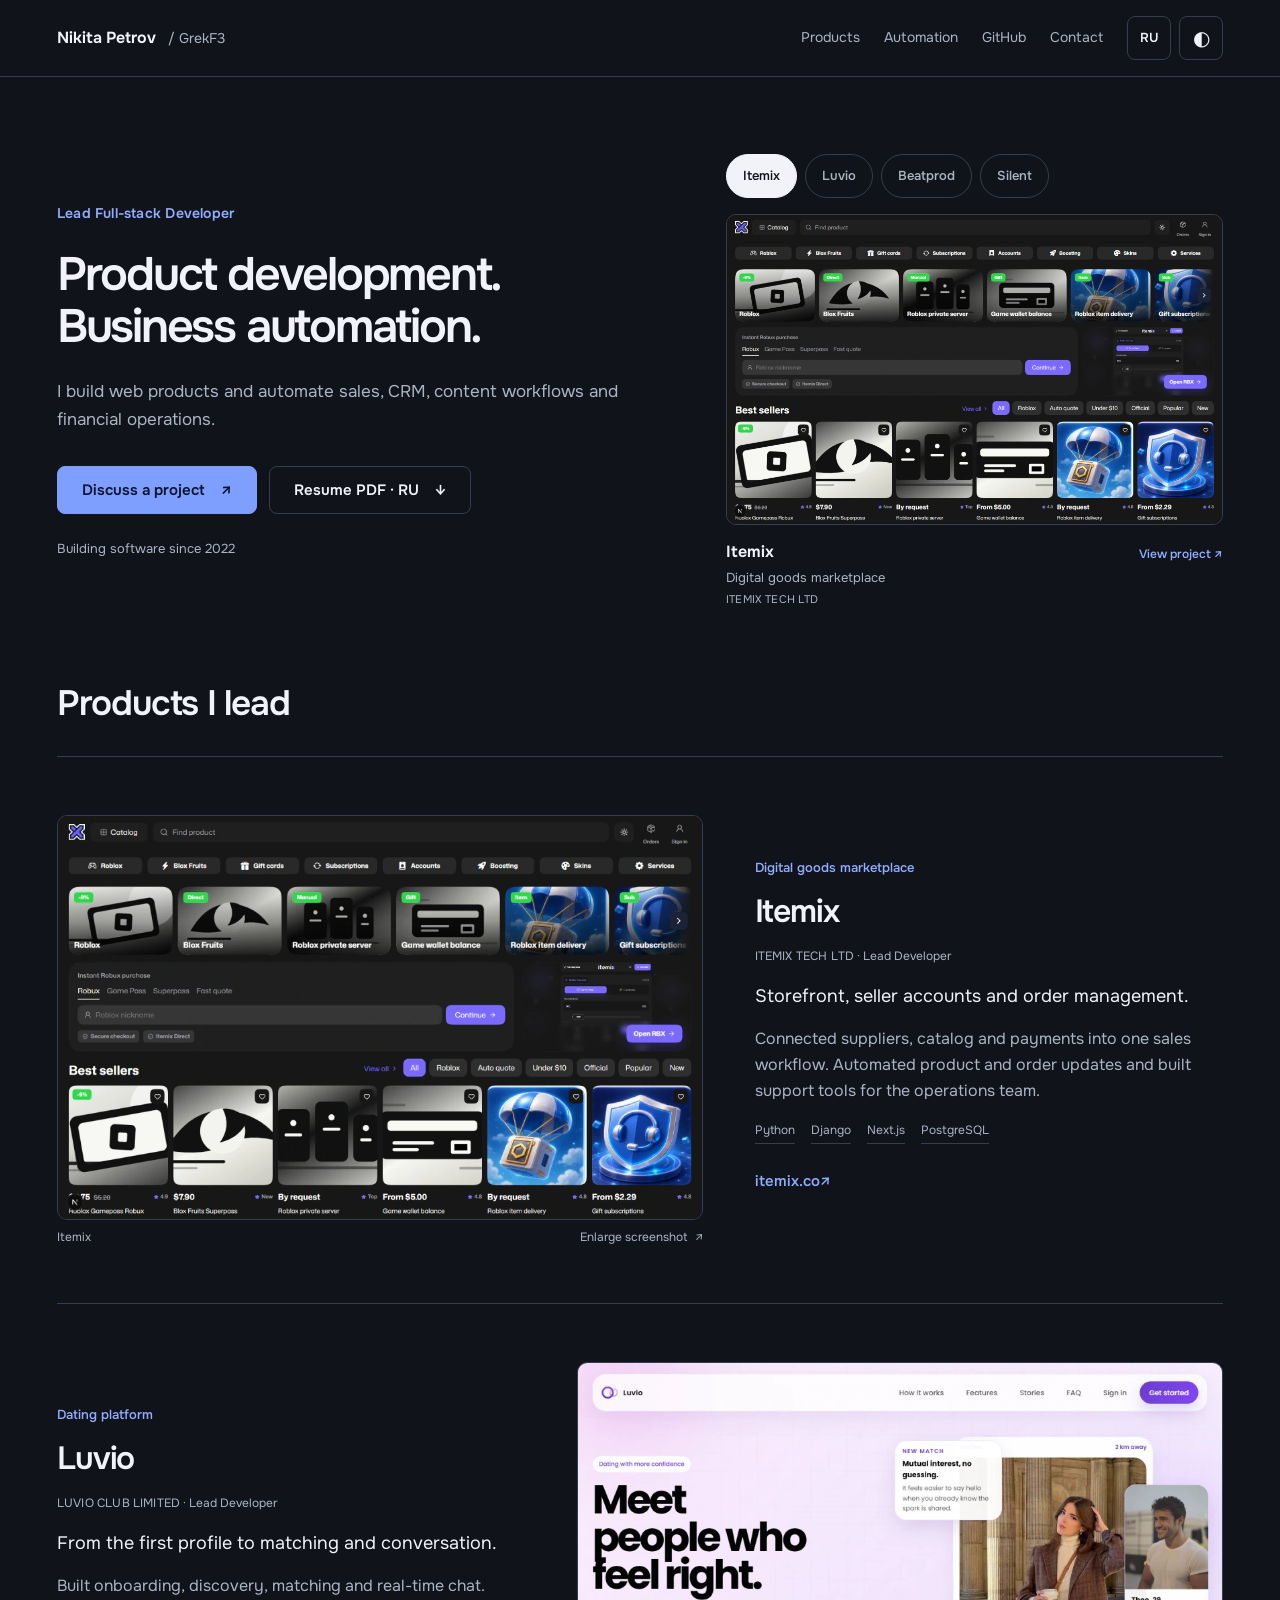
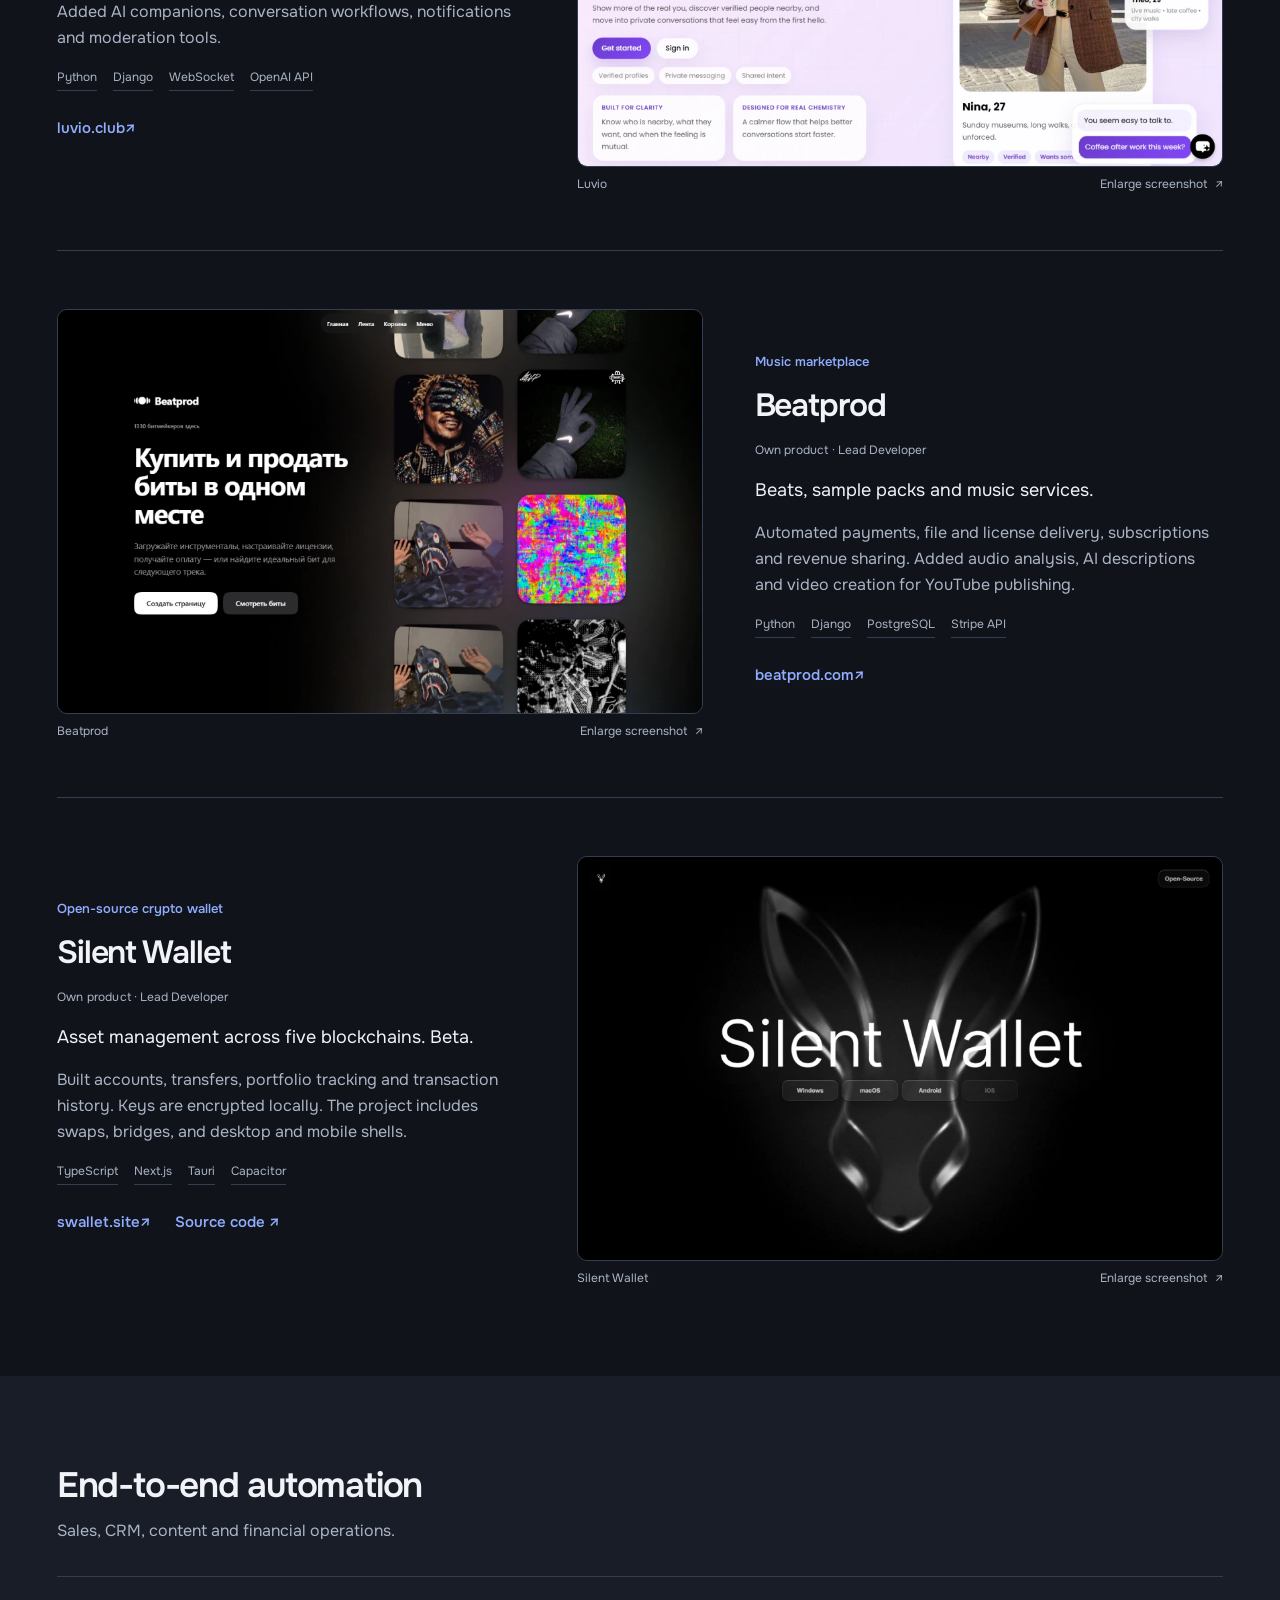
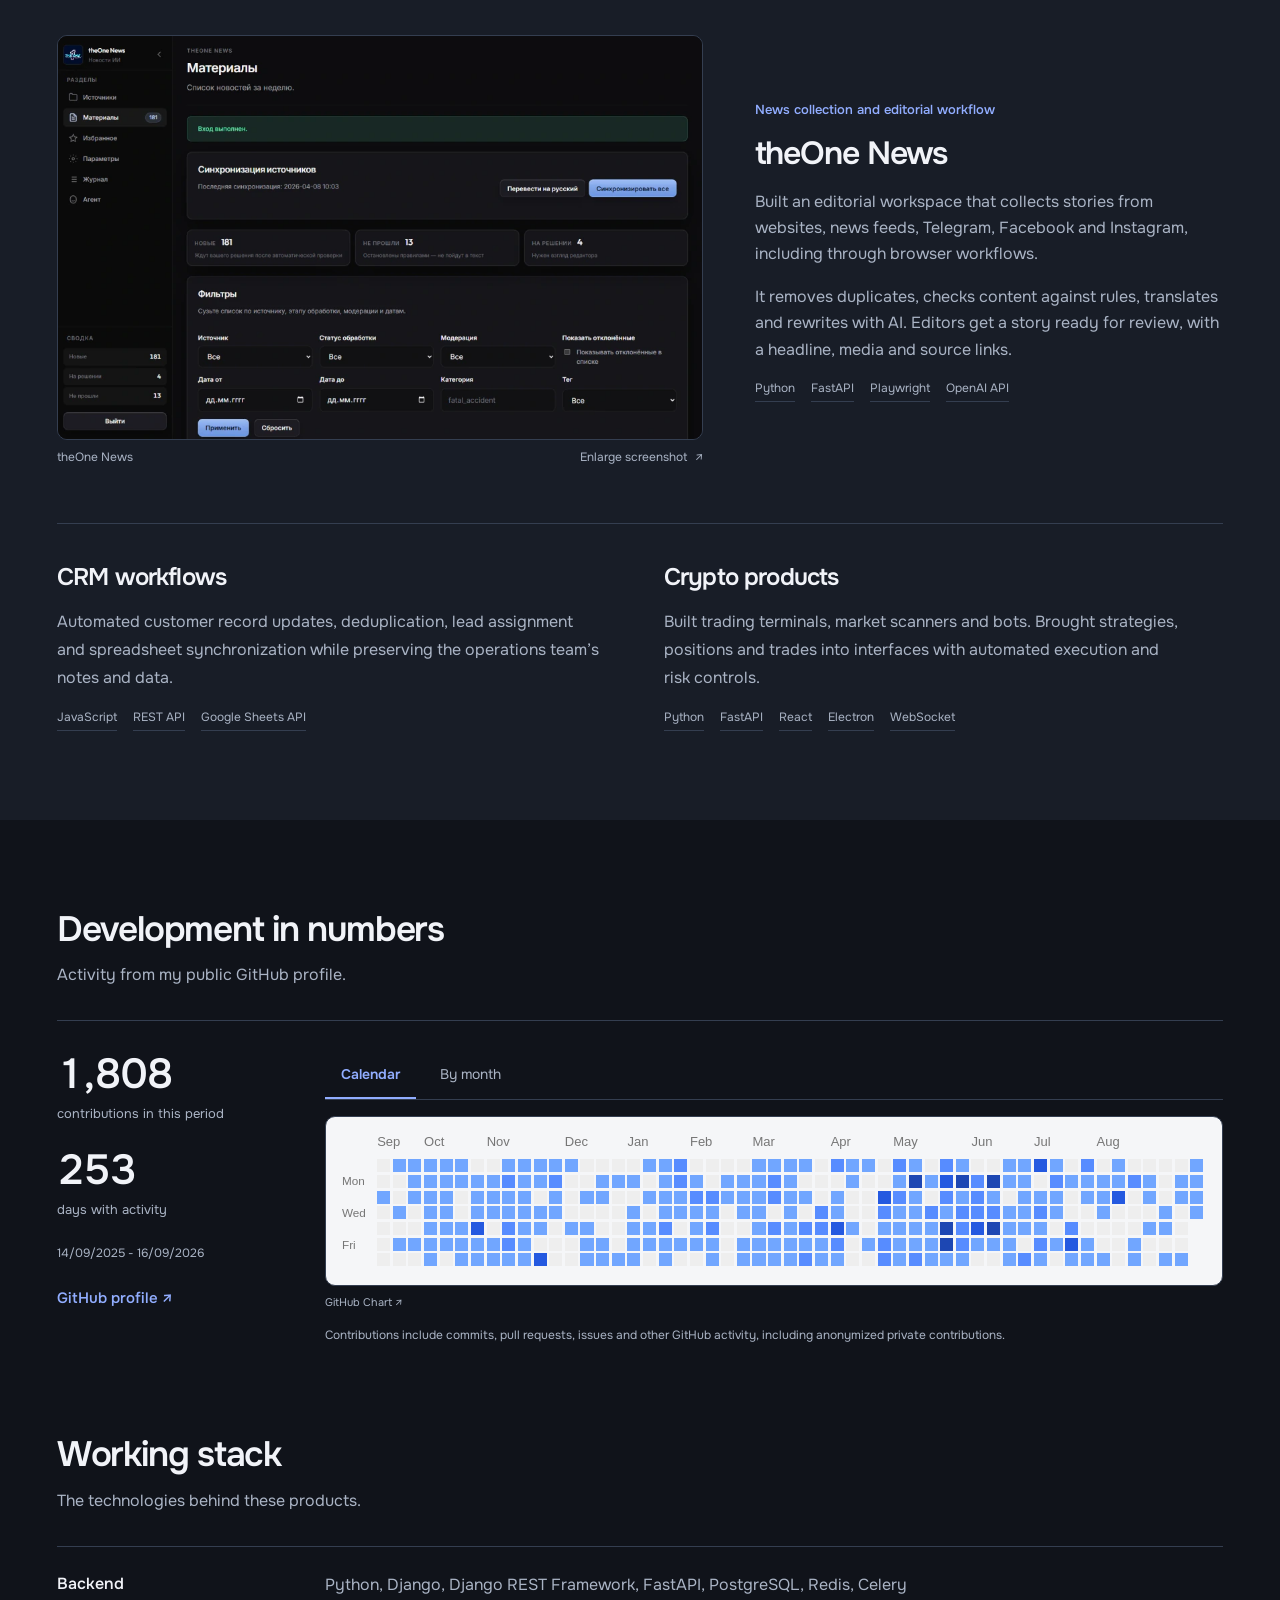
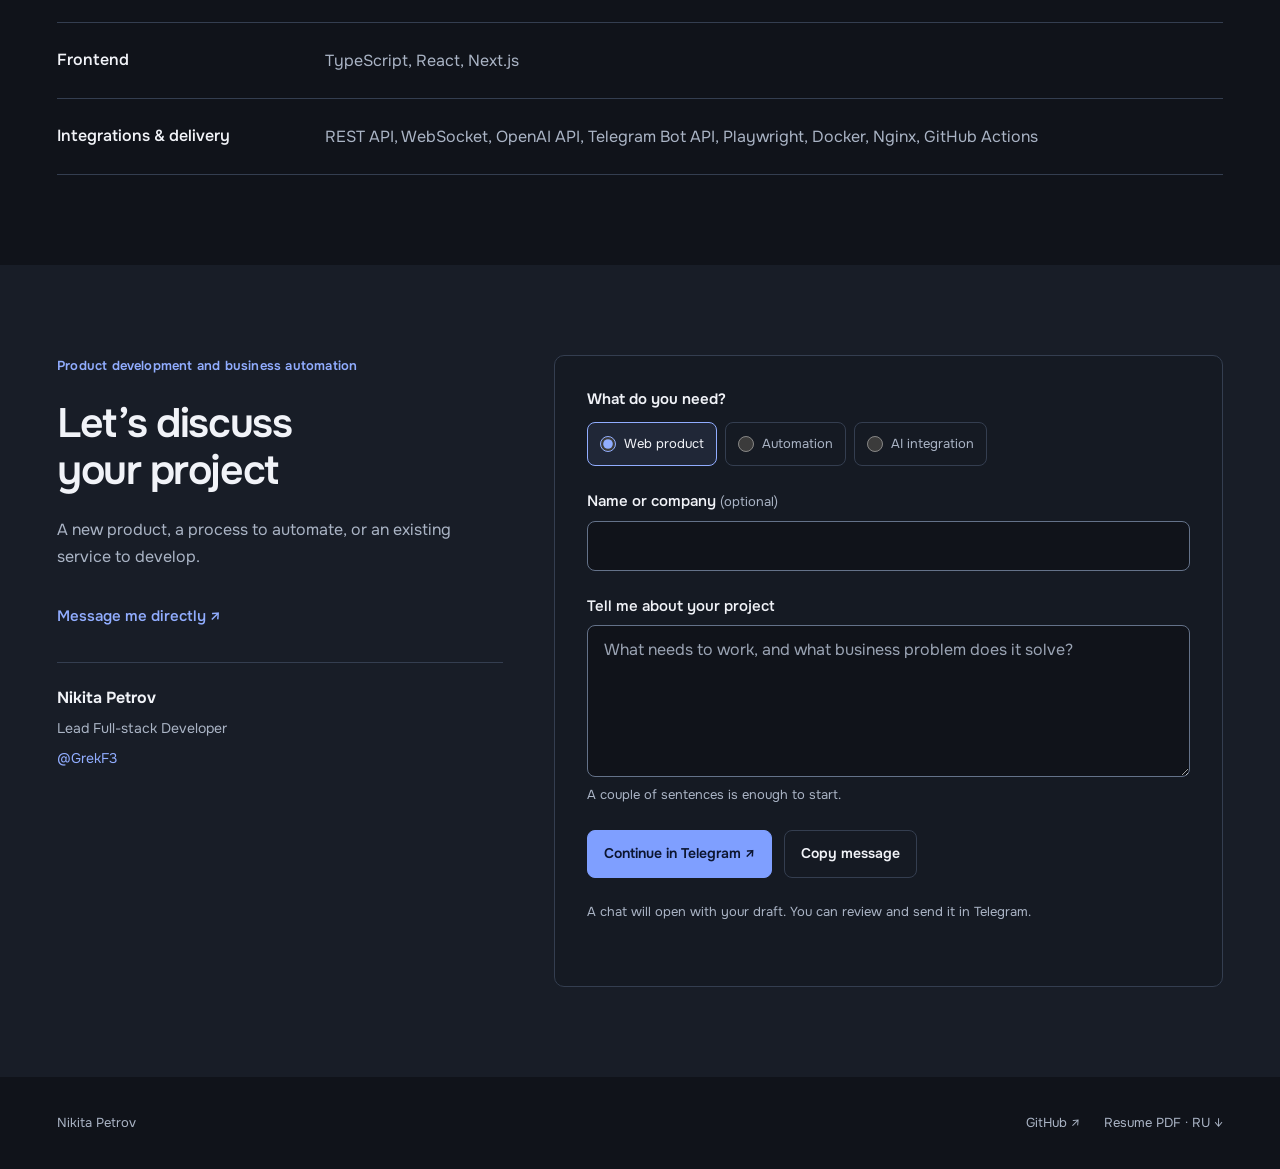
==== commit d3b4feca: "Redesign portfolio with cobalt themes and Telegram project briefs" ====
--- a/en/index.html
+++ b/en/index.html
@@ -1,22 +1,30 @@
 <!doctype html>
-<html lang="en">
+<html lang="en" data-theme="dark">
 <head>
 <meta charset="utf-8"><meta name="viewport" content="width=device-width, initial-scale=1">
 <title>Nikita Petrov | Full-stack development & business automation</title><meta name="description" content="Lead Full-stack Developer. End-to-end business automation, web platforms and AI integrations. Itemix, Luvio, Beatprod, Silent Wallet.">
-<meta name="theme-color" content="#f4f5f0"><meta property="og:title" content="Nikita Petrov | Full-stack development & business automation"><meta property="og:description" content="Lead Full-stack Developer. End-to-end business automation, web platforms and AI integrations. Itemix, Luvio, Beatprod, Silent Wallet."><meta property="og:type" content="website"><meta property="og:url" content="https://grekf3.github.io/en/"><meta property="og:image" content="https://grekf3.github.io/assets/social-preview.png"><meta name="twitter:card" content="summary_large_image">
-<link rel="canonical" href="https://grekf3.github.io/en/"><link rel="alternate" hreflang="ru" href="https://grekf3.github.io/"><link rel="alternate" hreflang="en" href="https://grekf3.github.io/en/"><link rel="icon" href="/assets/favicon.png"><link rel="stylesheet" href="/styles.css">
-<script>try{document.documentElement.dataset.theme=localStorage.getItem('portfolio-theme')||(matchMedia('(prefers-color-scheme: dark)').matches?'dark':'light')}catch{}</script>
-<script type="application/ld+json">{"@context": "https://schema.org", "@type": "Person", "name": "Nikita Petrov", "alternateName": "GrekF3", "jobTitle": "Lead Full-stack Developer", "url": "https://grekf3.github.io/", "sameAs": ["https://github.com/GrekF3", "https://t.me/GrekF3"], "knowsAbout": ["Business automation", "Python", "Django", "FastAPI", "React", "Next.js"]}</script>
+<meta name="theme-color" content="#10131a"><meta property="og:title" content="Nikita Petrov | Full-stack development & business automation"><meta property="og:description" content="Lead Full-stack Developer. End-to-end business automation, web platforms and AI integrations. Itemix, Luvio, Beatprod, Silent Wallet."><meta property="og:type" content="website"><meta property="og:url" content="https://grekf3.github.io/en/"><meta property="og:image" content="https://grekf3.github.io/assets/social-preview.png"><meta name="twitter:card" content="summary_large_image">
+<link rel="canonical" href="https://grekf3.github.io/en/"><link rel="alternate" hreflang="ru" href="https://grekf3.github.io/"><link rel="alternate" hreflang="en" href="https://grekf3.github.io/en/"><link rel="icon" href="/assets/favicon.png"><link rel="preload" as="font" href="/assets/fonts/onest-variable.woff2" type="font/woff2" crossorigin><link rel="stylesheet" href="/styles.css">
+<script>try{document.documentElement.dataset.theme=localStorage.getItem('portfolio-theme-v2')||'dark'}catch{}</script>
+
+
+<link rel="alternate" hreflang="x-default" href="https://grekf3.github.io/">
+<meta property="og:image:alt" content="Nikita Petrov: product development and business automation">
+<meta property="og:image:width" content="1200">
+<meta property="og:image:height" content="630">
+<meta property="og:image:type" content="image/png">
+<meta name="twitter:image:alt" content="Nikita Petrov: product development and business automation">
+<script type="application/ld+json" id="portfolio-profile-schema">{"@context":"https://schema.org","@type":"ProfilePage","@id":"https://grekf3.github.io/en/#profile","url":"https://grekf3.github.io/en/","name":"Nikita Petrov | Full-stack development & business automation","inLanguage":"en","mainEntity":{"@type":"Person","name":"Nikita Petrov","alternateName":"GrekF3","jobTitle":"Lead Full-stack Developer","url":"https://grekf3.github.io/","sameAs":["https://github.com/GrekF3","https://t.me/GrekF3"],"knowsAbout":["Business automation","Python","Django","FastAPI","React","Next.js"],"@id":"https://grekf3.github.io/#person"},"description":"Lead Full-stack Developer. End-to-end business automation, web platforms and AI integrations. Itemix, Luvio, Beatprod, Silent Wallet."}</script>
 </head><body>
 <a class="skip-link" href="#main">Skip to content</a>
-<header class="site-header"><div class="shell nav-shell"><a class="brand" href="#top">Nikita Petrov<span class="brand-handle">/ GrekF3</span></a><nav aria-label="Navigation"><a href="#work">Products</a><a href="#automation">Automation</a><a href="#activity">GitHub</a></nav><div class="nav-controls"><a href="/" class="language" lang="ru" aria-label="Русская версия">RU</a><button id="theme-toggle" aria-label="Theme" type="button"><span aria-hidden="true">◐</span></button></div></div></header>
+<header class="site-header"><div class="shell nav-shell"><a class="brand" href="#top">Nikita Petrov<span class="brand-handle">/ GrekF3</span></a><nav id="main-nav" aria-label="Navigation"><a href="#work">Products</a><a href="#automation">Automation</a><a href="#activity">GitHub</a><a href="#contact">Contact</a></nav><div class="nav-controls"><a href="/" class="language" lang="ru" aria-label="Русская версия">RU</a><button id="theme-toggle" aria-label="Theme" type="button"><span aria-hidden="true">◐</span></button><button class="menu-toggle" type="button" aria-controls="main-nav" aria-expanded="false">Menu</button></div></div></header>
 <main id="main">
-<section class="hero shell" id="top"><p class="role">Lead Full-stack Developer</p><h1>Business automation.<br>Product development.</h1><p class="hero-intro">I lead development from architecture and interfaces to integrations, launch and ongoing support.</p><div class="hero-actions"><a class="button primary" href="https://t.me/GrekF3">Discuss a project <span aria-hidden="true">↗</span></a><a class="button secondary" href="/downloads/Nikita-Petrov-CV.pdf" target="_blank" rel="noopener">Resume PDF · RU <span aria-hidden="true">↓</span></a></div><p class="experience">Building software since 2022</p></section>
-<section class="shell section work" id="work"><div class="section-heading"><h2>Products I lead</h2></div><article class="project" id="itemix"><figure class="project-visual"><a class="image-link" href="/assets/itemix.webp" data-image data-name="Itemix" aria-label="Enlarge screenshot: Itemix"><img src="/assets/itemix.webp" width="1440" height="900" alt="Product screenshot: Itemix" loading="eager" decoding="async"></a><figcaption><span>Itemix</span><a href="/assets/itemix.webp" data-image data-name="Itemix">Enlarge screenshot <span aria-hidden="true">↗</span></a></figcaption></figure><div class="project-copy"><p class="project-category">Digital goods marketplace</p><h3>Itemix</h3><p class="company">ITEMIX TECH LTD <span>· Lead Developer</span></p><p class="project-summary">Storefront, seller accounts and order management.</p><p>Connected suppliers, catalog and payments into one sales workflow. Automated product and order updates and built support tools for the operations team.</p><ul class="tags"><li>Python</li><li>Django</li><li>Next.js</li><li>PostgreSQL</li></ul><div class="project-links"><a class="text-link" href="https://itemix.co/" target="_blank" rel="noopener">itemix.co <span aria-hidden="true">↗</span></a></div></div></article><article class="project" id="luvio"><figure class="project-visual"><a class="image-link" href="/assets/luvio.webp" data-image data-name="Luvio" aria-label="Enlarge screenshot: Luvio"><img src="/assets/luvio.webp" width="1440" height="900" alt="Product screenshot: Luvio" loading="lazy" decoding="async"></a><figcaption><span>Luvio</span><a href="/assets/luvio.webp" data-image data-name="Luvio">Enlarge screenshot <span aria-hidden="true">↗</span></a></figcaption></figure><div class="project-copy"><p class="project-category">Dating platform</p><h3>Luvio</h3><p class="company">LUVIO CLUB LIMITED <span>· Lead Developer</span></p><p class="project-summary">From the first profile to matching and conversation.</p><p>Built onboarding, discovery, matching and real-time chat. Added AI companions, conversation workflows, notifications and moderation tools.</p><ul class="tags"><li>Python</li><li>Django</li><li>WebSocket</li><li>OpenAI API</li></ul><div class="project-links"><a class="text-link" href="https://luvio.club/" target="_blank" rel="noopener">luvio.club <span aria-hidden="true">↗</span></a></div></div></article><article class="project" id="beatprod"><figure class="project-visual"><a class="image-link" href="/assets/beatprod.webp" data-image data-name="Beatprod" aria-label="Enlarge screenshot: Beatprod"><img src="/assets/beatprod.webp" width="1440" height="900" alt="Product screenshot: Beatprod" loading="lazy" decoding="async"></a><figcaption><span>Beatprod</span><a href="/assets/beatprod.webp" data-image data-name="Beatprod">Enlarge screenshot <span aria-hidden="true">↗</span></a></figcaption></figure><div class="project-copy"><p class="project-category">Music marketplace</p><h3>Beatprod</h3><p class="company">Own product <span>· Lead Developer</span></p><p class="project-summary">Beats, sample packs and music services.</p><p>Automated payments, file and license delivery, subscriptions and revenue sharing. Added audio analysis, AI descriptions and video creation for YouTube publishing.</p><ul class="tags"><li>Python</li><li>Django</li><li>PostgreSQL</li><li>Stripe API</li></ul><div class="project-links"><a class="text-link" href="https://beatprod.com/" target="_blank" rel="noopener">beatprod.com <span aria-hidden="true">↗</span></a></div></div></article><article class="project" id="silent-wallet"><figure class="project-visual"><a class="image-link" href="/assets/silent-wallet.webp" data-image data-name="Silent Wallet" aria-label="Enlarge screenshot: Silent Wallet"><img src="/assets/silent-wallet.webp" width="1440" height="900" alt="Product screenshot: Silent Wallet" loading="lazy" decoding="async"></a><figcaption><span>Silent Wallet</span><a href="/assets/silent-wallet.webp" data-image data-name="Silent Wallet">Enlarge screenshot <span aria-hidden="true">↗</span></a></figcaption></figure><div class="project-copy"><p class="project-category">Open-source crypto wallet</p><h3>Silent Wallet</h3><p class="company">Own product <span>· Lead Developer</span></p><p class="project-summary">Asset management across five blockchains. Beta.</p><p>Built accounts, transfers, portfolio tracking and transaction history. Keys are encrypted locally. The project includes swaps, bridges, and desktop and mobile shells.</p><ul class="tags"><li>TypeScript</li><li>Next.js</li><li>Tauri</li><li>Capacitor</li></ul><div class="project-links"><a class="text-link" href="https://swallet.site/" target="_blank" rel="noopener">swallet.site <span aria-hidden="true">↗</span></a><a class="text-link" href="https://github.com/GrekF3/Silent-Wallet">Source code ↗</a></div></div></article></section>
-<section class="section automation" id="automation"><div class="shell"><div class="section-heading"><h2>End-to-end automation</h2><p>Sales, CRM, content and financial operations.</p></div><article class="project news"><figure class="project-visual"><a class="image-link" href="/assets/theone-news.webp" data-image data-name="theOne News" aria-label="Enlarge screenshot: theOne News"><img src="/assets/theone-news.webp" width="1440" height="900" alt="Product screenshot: theOne News" loading="lazy" decoding="async"></a><figcaption><span>theOne News</span><a href="/assets/theone-news.webp" data-image data-name="theOne News">Enlarge screenshot <span aria-hidden="true">↗</span></a></figcaption></figure><div class="project-copy"><p class="project-category">News collection and editorial workflow</p><h3>theOne News</h3><p>Built an editorial workspace that collects stories from websites, news feeds, Telegram, Facebook and Instagram, including through browser workflows.</p><p>It removes duplicates, checks content against rules, translates and rewrites with AI. Editors get a story ready for review, with a headline, media and source links.</p><ul class="tags"><li>Python</li><li>FastAPI</li><li>Playwright</li><li>OpenAI API</li></ul></div></article><div class="automation-more"><article><h3>CRM workflows</h3><p>Automated customer record updates, deduplication, lead assignment and spreadsheet synchronization while preserving the operations team’s notes and data.</p><ul class="tags"><li>JavaScript</li><li>REST API</li><li>Google Sheets API</li></ul></article><article><h3>Crypto products</h3><p>Built trading terminals, market scanners and bots. Brought strategies, positions and trades into interfaces with automated execution and risk controls.</p><ul class="tags"><li>Python</li><li>FastAPI</li><li>React</li><li>Electron</li><li>WebSocket</li></ul></article></div></div></section>
-<section class="section shell" id="activity"><div class="section-heading"><h2>Development in numbers</h2><p>Activity from my public GitHub profile.</p></div><div class="activity-layout"><div class="stats-summary"><div class="stat"><strong id="contribution-total">1 806</strong><span>contributions in this period</span></div><div class="stat"><strong id="active-days">253</strong><span>days with activity</span></div><p id="stats-period">14.09.2025 - 16.09.2026</p><a class="text-link" href="https://github.com/GrekF3">GitHub profile ↗</a></div><div class="activity-charts"><div class="chart-tabs" role="group" aria-label="GitHub"><button data-chart="calendar" aria-pressed="true">Calendar</button><button data-chart="months" aria-pressed="false">By month</button></div><div id="chart-calendar" class="chart-panel"><a href="https://github.com/GrekF3" class="dynamic-chart" aria-label="Yearly GitHub calendar, scroll horizontally"><img id="activity-graph" src="/assets/github-activity.svg" data-live-src="https://ghchart.rshah.org/376748/GrekF3" alt="Public GitHub calendar" width="663" height="104" loading="lazy"></a><p class="chart-credit"><a href="https://github.com/2016rshah/githubchart-api">GitHub Chart ↗</a></p></div><div id="chart-months" class="chart-panel" hidden><div id="monthly-chart"></div></div><p class="stats-note">Contributions include commits, pull requests, issues and other GitHub activity, including anonymized private contributions.</p><noscript><p>Current activity is available on my GitHub profile.</p></noscript></div></div></section>
-<section class="section shell stack-section" id="stack"><div class="section-heading"><h2>Working stack</h2><p>The technologies behind these products.</p></div><dl class="stack-list"><div><dt>Backend</dt><dd>Python, Django, Django REST Framework, FastAPI, PostgreSQL, Redis, Celery</dd></div><div><dt>Frontend</dt><dd>TypeScript, React, Next.js</dd></div><div><dt>Integrations & delivery</dt><dd>REST API, WebSocket, OpenAI API, Telegram Bot API, Playwright, Docker, Nginx, GitHub Actions</dd></div></dl></section>
-<section class="contact"><div class="shell contact-inner"><div><h2>A product to build?<br>A process to automate?</h2><p>Tell me what needs to work. We will discuss the scope and launch.</p></div><a class="button primary" href="https://t.me/GrekF3">Telegram @GrekF3 <span aria-hidden="true">↗</span></a></div></section>
+<section class="hero shell" id="top"><div class="hero-copy"><p class="role">Lead Full-stack Developer</p><h1>Product development.<br>Business automation.</h1><p class="hero-intro">I build web products and automate sales, CRM, content workflows and financial operations.</p><div class="hero-actions"><a class="button primary" href="#contact">Discuss a project <span aria-hidden="true">↗</span></a><a class="button secondary" href="/downloads/Nikita-Petrov-CV.pdf" target="_blank" rel="noopener">Resume PDF · RU <span aria-hidden="true">↓</span></a></div><p class="experience">Building software since 2022</p></div><div class="hero-showcase"><div class="showcase-tabs" role="group" aria-label="Choose a product"><button type="button" data-showcase="itemix" aria-pressed="true">Itemix</button><button type="button" data-showcase="luvio" aria-pressed="false">Luvio</button><button type="button" data-showcase="beatprod" aria-pressed="false">Beatprod</button><button type="button" data-showcase="silent-wallet" aria-pressed="false">Silent</button></div><div class="showcase-stage"><a class="showcase-image" href="/assets/itemix.webp" data-image data-name="Itemix" aria-label="Itemix"><img id="showcase-img" src="/assets/itemix.webp" width="1440" height="900" alt="Itemix: Digital goods marketplace" fetchpriority="high" decoding="async" srcset="/assets/itemix-640.webp 640w, /assets/itemix-960.webp 960w, /assets/itemix.webp 1440w" sizes="(max-width: 767px) calc(100vw - 40px), (max-width: 1023px) 736px, (max-width: 1440px) 43vw, 548px"></a><div class="showcase-caption"><div><strong id="showcase-title">Itemix</strong><p id="showcase-category">Digital goods marketplace</p><p id="showcase-company">ITEMIX TECH LTD</p></div><a id="showcase-link" href="#itemix" class="text-link">View project ↗</a></div></div></div></section>
+<section class="shell section work" id="work"><div class="section-heading" data-reveal><h2>Products I lead</h2></div><article class="project" data-reveal id="itemix"><figure class="project-visual"><a class="image-link" href="/assets/itemix.webp" data-image data-name="Itemix" aria-label="Enlarge screenshot: Itemix"><img src="/assets/itemix.webp" width="1440" height="900" alt="Product screenshot: Itemix" loading="lazy" decoding="async" srcset="/assets/itemix-640.webp 640w, /assets/itemix-960.webp 960w, /assets/itemix.webp 1440w" sizes="(max-width: 767px) calc(100vw - 40px), (max-width: 1023px) 50vw, (max-width: 1440px) 52vw, 708px"></a><figcaption><span>Itemix</span><a href="/assets/itemix.webp" data-image data-name="Itemix">Enlarge screenshot <span aria-hidden="true">↗</span></a></figcaption></figure><div class="project-copy"><p class="project-category">Digital goods marketplace</p><h3>Itemix</h3><p class="company">ITEMIX TECH LTD <span>· Lead Developer</span></p><p class="project-summary">Storefront, seller accounts and order management.</p><p>Connected suppliers, catalog and payments into one sales workflow. Automated product and order updates and built support tools for the operations team.</p><ul class="tags"><li>Python</li><li>Django</li><li>Next.js</li><li>PostgreSQL</li></ul><div class="project-links"><a class="text-link" href="https://itemix.co/" target="_blank" rel="noopener">itemix.co <span aria-hidden="true">↗</span></a></div></div></article><article class="project" data-reveal id="luvio"><figure class="project-visual"><a class="image-link" href="/assets/luvio.webp" data-image data-name="Luvio" aria-label="Enlarge screenshot: Luvio"><img src="/assets/luvio.webp" width="1440" height="900" alt="Product screenshot: Luvio" loading="lazy" decoding="async" srcset="/assets/luvio-640.webp 640w, /assets/luvio-960.webp 960w, /assets/luvio.webp 1440w" sizes="(max-width: 767px) calc(100vw - 40px), (max-width: 1023px) 50vw, (max-width: 1440px) 52vw, 708px"></a><figcaption><span>Luvio</span><a href="/assets/luvio.webp" data-image data-name="Luvio">Enlarge screenshot <span aria-hidden="true">↗</span></a></figcaption></figure><div class="project-copy"><p class="project-category">Dating platform</p><h3>Luvio</h3><p class="company">LUVIO CLUB LIMITED <span>· Lead Developer</span></p><p class="project-summary">From the first profile to matching and conversation.</p><p>Built onboarding, discovery, matching and real-time chat. Added AI companions, conversation workflows, notifications and moderation tools.</p><ul class="tags"><li>Python</li><li>Django</li><li>WebSocket</li><li>OpenAI API</li></ul><div class="project-links"><a class="text-link" href="https://luvio.club/" target="_blank" rel="noopener">luvio.club <span aria-hidden="true">↗</span></a></div></div></article><article class="project" data-reveal id="beatprod"><figure class="project-visual"><a class="image-link" href="/assets/beatprod.webp" data-image data-name="Beatprod" aria-label="Enlarge screenshot: Beatprod"><img src="/assets/beatprod.webp" width="1440" height="900" alt="Product screenshot: Beatprod" loading="lazy" decoding="async" srcset="/assets/beatprod-640.webp 640w, /assets/beatprod-960.webp 960w, /assets/beatprod.webp 1440w" sizes="(max-width: 767px) calc(100vw - 40px), (max-width: 1023px) 50vw, (max-width: 1440px) 52vw, 708px"></a><figcaption><span>Beatprod</span><a href="/assets/beatprod.webp" data-image data-name="Beatprod">Enlarge screenshot <span aria-hidden="true">↗</span></a></figcaption></figure><div class="project-copy"><p class="project-category">Music marketplace</p><h3>Beatprod</h3><p class="company">Own product <span>· Lead Developer</span></p><p class="project-summary">Beats, sample packs and music services.</p><p>Automated payments, file and license delivery, subscriptions and revenue sharing. Added audio analysis, AI descriptions and video creation for YouTube publishing.</p><ul class="tags"><li>Python</li><li>Django</li><li>PostgreSQL</li><li>Stripe API</li></ul><div class="project-links"><a class="text-link" href="https://beatprod.com/" target="_blank" rel="noopener">beatprod.com <span aria-hidden="true">↗</span></a></div></div></article><article class="project" data-reveal id="silent-wallet"><figure class="project-visual"><a class="image-link" href="/assets/silent-wallet.webp" data-image data-name="Silent Wallet" aria-label="Enlarge screenshot: Silent Wallet"><img src="/assets/silent-wallet.webp" width="1440" height="900" alt="Product screenshot: Silent Wallet" loading="lazy" decoding="async" srcset="/assets/silent-wallet-640.webp 640w, /assets/silent-wallet-960.webp 960w, /assets/silent-wallet.webp 1440w" sizes="(max-width: 767px) calc(100vw - 40px), (max-width: 1023px) 50vw, (max-width: 1440px) 52vw, 708px"></a><figcaption><span>Silent Wallet</span><a href="/assets/silent-wallet.webp" data-image data-name="Silent Wallet">Enlarge screenshot <span aria-hidden="true">↗</span></a></figcaption></figure><div class="project-copy"><p class="project-category">Open-source crypto wallet</p><h3>Silent Wallet</h3><p class="company">Own product <span>· Lead Developer</span></p><p class="project-summary">Asset management across five blockchains. Beta.</p><p>Built accounts, transfers, portfolio tracking and transaction history. Keys are encrypted locally. The project includes swaps, bridges, and desktop and mobile shells.</p><ul class="tags"><li>TypeScript</li><li>Next.js</li><li>Tauri</li><li>Capacitor</li></ul><div class="project-links"><a class="text-link" href="https://swallet.site/" target="_blank" rel="noopener">swallet.site <span aria-hidden="true">↗</span></a><a class="text-link" href="https://github.com/GrekF3/Silent-Wallet">Source code ↗</a></div></div></article></section>
+<section class="section automation" id="automation"><div class="shell"><div class="section-heading" data-reveal><h2>End-to-end automation</h2><p>Sales, CRM, content and financial operations.</p></div><article class="project news" data-reveal><figure class="project-visual"><a class="image-link" href="/assets/theone-news.webp" data-image data-name="theOne News" aria-label="Enlarge screenshot: theOne News"><img src="/assets/theone-news.webp" width="1440" height="900" alt="Product screenshot: theOne News" loading="lazy" decoding="async" srcset="/assets/theone-news-640.webp 640w, /assets/theone-news-960.webp 960w, /assets/theone-news.webp 1440w" sizes="(max-width: 767px) calc(100vw - 40px), (max-width: 1023px) 50vw, (max-width: 1440px) 52vw, 708px"></a><figcaption><span>theOne News</span><a href="/assets/theone-news.webp" data-image data-name="theOne News">Enlarge screenshot <span aria-hidden="true">↗</span></a></figcaption></figure><div class="project-copy"><p class="project-category">News collection and editorial workflow</p><h3>theOne News</h3><p>Built an editorial workspace that collects stories from websites, news feeds, Telegram, Facebook and Instagram, including through browser workflows.</p><p>It removes duplicates, checks content against rules, translates and rewrites with AI. Editors get a story ready for review, with a headline, media and source links.</p><ul class="tags"><li>Python</li><li>FastAPI</li><li>Playwright</li><li>OpenAI API</li></ul></div></article><div class="automation-more" data-reveal><article><h3>CRM workflows</h3><p>Automated customer record updates, deduplication, lead assignment and spreadsheet synchronization while preserving the operations team’s notes and data.</p><ul class="tags"><li>JavaScript</li><li>REST API</li><li>Google Sheets API</li></ul></article><article><h3>Crypto products</h3><p>Built trading terminals, market scanners and bots. Brought strategies, positions and trades into interfaces with automated execution and risk controls.</p><ul class="tags"><li>Python</li><li>FastAPI</li><li>React</li><li>Electron</li><li>WebSocket</li></ul></article></div></div></section>
+<section class="section shell" id="activity"><div class="section-heading" data-reveal><h2>Development in numbers</h2><p>Activity from my public GitHub profile.</p></div><div class="activity-layout"><div class="stats-summary"><div class="stat"><strong id="contribution-total">1 806</strong><span>contributions in this period</span></div><div class="stat"><strong id="active-days">253</strong><span>days with activity</span></div><p id="stats-period">14.09.2025 - 16.09.2026</p><a class="text-link" href="https://github.com/GrekF3">GitHub profile ↗</a></div><div class="activity-charts"><div class="chart-tabs" role="group" aria-label="GitHub"><button data-chart="calendar" aria-pressed="true">Calendar</button><button data-chart="months" aria-pressed="false">By month</button></div><div id="chart-calendar" class="chart-panel"><a href="https://github.com/GrekF3" class="dynamic-chart" aria-label="Yearly GitHub calendar, scroll horizontally"><img id="activity-graph" src="/assets/github-activity.svg" data-live-src="https://ghchart.rshah.org/2459e0/GrekF3" alt="Public GitHub calendar" width="663" height="104" loading="lazy"></a><p class="chart-credit"><a href="https://github.com/2016rshah/githubchart-api">GitHub Chart ↗</a></p></div><div id="chart-months" class="chart-panel" hidden><div id="monthly-chart"></div></div><p class="stats-note">Contributions include commits, pull requests, issues and other GitHub activity, including anonymized private contributions.</p><noscript><p>Current activity is available on my GitHub profile.</p></noscript></div></div></section>
+<section class="section shell stack-section" id="stack"><div class="section-heading" data-reveal><h2>Working stack</h2><p>The technologies behind these products.</p></div><dl class="stack-list" data-reveal><div><dt>Backend</dt><dd>Python, Django, Django REST Framework, FastAPI, PostgreSQL, Redis, Celery</dd></div><div><dt>Frontend</dt><dd>TypeScript, React, Next.js</dd></div><div><dt>Integrations & delivery</dt><dd>REST API, WebSocket, OpenAI API, Telegram Bot API, Playwright, Docker, Nginx, GitHub Actions</dd></div></dl></section>
+<section class="contact" id="contact"><div class="shell contact-inner"><div class="contact-copy"><p class="role">Product development and business automation</p><h2>Let’s discuss your project</h2><p>A new product, a process to automate, or an existing service to develop.</p><a class="contact-quick text-link" href="https://t.me/GrekF3?text=Hi%20Nikita%21%20I%20would%20like%20to%20discuss%20product%20development%20or%20business%20automation." target="_blank" rel="noopener">Message me directly ↗</a><div class="contact-person"><strong>Nikita Petrov</strong><span>Lead Full-stack Developer</span><a href="https://t.me/GrekF3?text=Hi%20Nikita%21%20I%20would%20like%20to%20discuss%20product%20development%20or%20business%20automation." target="_blank" rel="noopener">@GrekF3</a></div></div><form class="contact-form" id="brief-form"><fieldset><legend>What do you need?</legend><div class="service-options"><label class="service-option"><input type="radio" name="service" value="Web product" checked><span>Web product</span></label><label class="service-option"><input type="radio" name="service" value="Automation" ><span>Automation</span></label><label class="service-option"><input type="radio" name="service" value="AI integration" ><span>AI integration</span></label></div></fieldset><div class="field"><label for="brief-name">Name or company <span>(optional)</span></label><input id="brief-name" name="name" autocomplete="organization" maxlength="80"></div><div class="field"><label for="brief-message">Tell me about your project</label><textarea id="brief-message" name="message" rows="4" required minlength="12" maxlength="1800" placeholder="What needs to work, and what business problem does it solve?" aria-describedby="message-help form-status"></textarea><p class="field-help" id="message-help">A couple of sentences is enough to start.</p></div><div class="form-actions"><button class="button primary" type="submit">Continue in Telegram ↗</button><button class="button secondary" type="button" id="copy-brief">Copy message</button></div><p class="form-note">A chat will open with your draft. You can review and send it in Telegram.</p><p class="form-status" id="form-status" role="status" aria-live="polite"></p><noscript><style>.contact-form{display:none}</style><p>You can message me directly on Telegram. <a href="https://t.me/GrekF3?text=Hi%20Nikita%21%20I%20would%20like%20to%20discuss%20product%20development%20or%20business%20automation.">Telegram ↗</a></p></noscript></form></div></section>
 </main><footer class="shell footer"><span>Nikita Petrov</span><div><a href="https://github.com/GrekF3" rel="me">GitHub ↗</a><a href="/downloads/Nikita-Petrov-CV.pdf">Resume PDF · RU ↓</a></div></footer>
 <dialog id="image-viewer" aria-label="Screenshot viewer"><div class="viewer-header"><strong id="viewer-title"></strong><div class="viewer-controls"><button id="zoom-toggle" type="button" aria-pressed="false">Zoom 1:1</button><a id="original-link" target="_blank" rel="noopener">Open original ↗</a><button id="viewer-close" type="button">Close ×</button></div></div><div class="viewer-body" tabindex="0"><img id="viewer-image" alt=""></div></dialog>
 <script src="/script.js" defer></script></body></html>
--- a/styles.css
+++ b/styles.css
@@ -1,14 +1,15 @@
+@font-face { font-family: "Onest"; src: url("/assets/fonts/onest-variable.woff2") format("woff2"); font-weight: 100 900; font-display: swap; }
 :root {
   color-scheme: light;
-  --bg: #f4f5f0;
-  --text: #20251f;
-  --accent: #376748;
+  --bg: #f5f6f8;
+  --text: #171b25;
+  --accent: #2459e0;
   --accent-ink: #ffffff;
-  --muted: #626a5f;
-  --surface: #e9ece5;
-  --surface-raised: #fbfcf8;
-  --line: #d3d9cf;
-  --focus: #376748;
+  --muted: #545f72;
+  --surface: #e9ecf2;
+  --surface-raised: #ffffff;
+  --line: #d8dee9;
+  --focus: #2459e0;
   --space-8: .5rem;
   --space-12: .75rem;
   --space-16: 1rem;
@@ -19,7 +20,7 @@
   --gutter: clamp(1.25rem, 4.45vw, 4rem);
   --content-width: 80rem;
   --header-height: 4.75rem;
-  font-family: -apple-system, BlinkMacSystemFont, "Segoe UI", Arial, sans-serif;
+  font-family: "Onest", -apple-system, BlinkMacSystemFont, "Segoe UI", Arial, sans-serif;
   font-synthesis: none;
   text-rendering: optimizeLegibility;
   -webkit-font-smoothing: antialiased;
@@ -27,15 +28,15 @@
 
 [data-theme="dark"] {
   color-scheme: dark;
-  --bg: #171c18;
-  --text: #edf1e9;
-  --accent: #a6d2aa;
-  --accent-ink: #17231b;
-  --muted: #b1bcae;
-  --surface: #222a23;
-  --surface-raised: #1d241e;
-  --line: #3b453c;
-  --focus: #a6d2aa;
+  --bg: #10131a;
+  --text: #f1f3f8;
+  --accent: #91adff;
+  --accent-ink: #0c1530;
+  --muted: #aab4c5;
+  --surface: #181d27;
+  --surface-raised: #151a23;
+  --line: #343e50;
+  --focus: #91adff;
 }
 
 * { box-sizing: border-box; }
@@ -128,7 +129,7 @@
 .chart-tabs button[aria-pressed="true"] { color: var(--accent); border-bottom-color: var(--accent); font-weight: 600; }
 .chart-tabs button:hover { color: var(--accent); }
 .chart-panel { min-width: 0; }
-.dynamic-chart { display: block; overflow-x: auto; overflow-y: hidden; border: 1px solid var(--line); border-radius: .375rem; padding: var(--space-16); background: #f4f5f0; color: #20251f; scrollbar-width: thin; }
+.dynamic-chart { display: block; overflow-x: auto; overflow-y: hidden; border: 1px solid var(--line); border-radius: .375rem; padding: var(--space-16); background: #f5f6f8; color: #171b25; scrollbar-width: thin; }
 .dynamic-chart img { display: block; width: 100%; min-width: 36.875rem; height: auto; object-fit: contain; }
 .chart-credit { padding-top: var(--space-8); color: var(--muted); font-size: .6875rem; line-height: 1.5; }
 .chart-credit a { text-decoration: none; }
@@ -166,7 +167,7 @@
 
 dialog { color: var(--text); background: var(--bg); border: 1px solid var(--line); border-radius: .5rem; padding: 0; width: min(94vw, 100rem); height: min(90dvh, 70rem); max-width: none; max-height: none; overflow: hidden; }
 dialog[open] { display: grid; grid-template-rows: auto minmax(0, 1fr); }
-dialog::backdrop { background: rgb(10 16 12 / .78); }
+dialog::backdrop { background: rgb(6 10 19 / .82); }
 .viewer-header { display: flex; align-items: center; justify-content: space-between; gap: var(--space-24); padding: var(--space-16) var(--space-24); border-bottom: 1px solid var(--line); min-width: 0; }
 #viewer-title { min-width: 0; font-size: .9375rem; font-weight: 600; overflow-wrap: anywhere; }
 .viewer-controls { display: flex; align-items: center; flex-wrap: wrap; justify-content: flex-end; gap: var(--space-8); }
@@ -254,7 +255,7 @@
 }
 
 @media print {
-  :root { --bg: white; --text: #20251f; --muted: #525950; --line: #d3d9cf; }
+  :root { --bg: white; --text: #171b25; --muted: #545f72; --line: #d8dee9; }
   .site-header, .nav-controls, .hero-actions, .image-link, .project-visual figcaption, .chart-tabs, .contact, dialog { display: none !important; }
   .shell { width: 100%; }
   .section, .hero { padding-block: 1.5rem; }
@@ -263,3 +264,208 @@
   h1 { font-size: 2rem; }
   h2 { font-size: 1.5rem; }
 }
+
+/* Graphite and cobalt portfolio, shared component and spacing system. */
+:root { --radius: .625rem; --control-radius: .5rem; --primary: #2459e0; --primary-ink: #fff; --input-line: #7d8798; }
+[data-theme="dark"] { --primary: #7f9fff; --primary-ink: #0c1530; --input-line: #647289; }
+body { font-size: clamp(1rem, .95rem + .2vw, 1.075rem); }
+button, input, textarea, select { font: inherit; }
+input, textarea { color: var(--text); }
+button:disabled { cursor: wait; opacity: .65; }
+input:focus-visible, textarea:focus-visible { outline: 2px solid var(--focus); outline-offset: 3px; }
+.site-header { background: var(--bg); }
+.nav-shell { gap: var(--space-24); }
+.site-header nav a { min-height: 2.75rem; font-size: .875rem; }
+.nav-controls { flex: 0 0 auto; }
+.language, #theme-toggle, .menu-toggle { min-width: 2.75rem; height: 2.75rem; border-radius: var(--control-radius); }
+.menu-toggle { display: none; align-items: center; justify-content: center; padding-inline: var(--space-12); border: 1px solid var(--line); color: var(--text); background: transparent; font-size: .8125rem; font-weight: 600; }
+.hero { display: grid; grid-template-columns: minmax(0, 1.25fr) minmax(0, 1fr); align-items: center; gap: var(--space-48); padding-block: clamp(3rem, 6vw, 5rem) clamp(3.5rem, 6vw, 5rem); }
+.hero-copy { min-width: 0; display: flex; flex-direction: column; align-items: flex-start; gap: var(--space-24); }
+.hero h1 { max-width: 42rem; font-size: clamp(2.25rem, 3.65vw, 3.25rem); line-height: 1.12; letter-spacing: -.048em; }
+.hero-intro { max-width: 39rem; font-size: clamp(1.0625rem, 1.25vw, 1.1875rem); line-height: 1.65; }
+.role { color: var(--accent); font-size: .875rem; font-weight: 600; letter-spacing: .015em; }
+.button { min-height: 3rem; border-radius: var(--control-radius); font-size: .9375rem; font-weight: 600; transition: background-color .18s, border-color .18s, color .18s, transform .18s; }
+.button.primary { color: var(--primary-ink); background: var(--primary); border-color: var(--primary); }
+.button.primary:hover { filter: none; }
+.button.secondary { border-color: var(--line); }
+.experience { font-size: .8125rem; }
+.hero-showcase { min-width: 0; display: flex; flex-direction: column; gap: var(--space-16); }
+.showcase-tabs { display: flex; gap: var(--space-8); flex-wrap: wrap; }
+.showcase-tabs button { min-height: 2.75rem; padding: var(--space-8) var(--space-16); border: 1px solid var(--line); border-radius: 99px; background: transparent; color: var(--muted); font-size: .8125rem; font-weight: 550; line-height: 1.4; transition: color .18s, background-color .18s, border-color .18s; }
+.showcase-tabs button[aria-pressed="true"], .showcase-tabs button[aria-selected="true"], .showcase-tabs button.active, .showcase-tabs button.is-active { background: var(--text); border-color: var(--text); color: var(--bg); }
+.showcase-stage { min-width: 0; }
+.showcase-image { display: block; overflow: hidden; border: 1px solid var(--line); border-radius: var(--radius); background: #11141b; cursor: zoom-in; transition: transform .22s, border-color .22s, box-shadow .22s; }
+.showcase-image img { display: block; width: 100%; height: auto; aspect-ratio: 8 / 5; object-fit: contain; }
+.showcase-caption { display: flex; align-items: flex-start; justify-content: space-between; gap: var(--space-16); padding-top: var(--space-16); }
+.showcase-caption > div { min-width: 0; display: flex; flex-direction: column; gap: .25rem; }
+.showcase-caption strong { font-size: 1rem; font-weight: 650; line-height: 1.4; }
+.showcase-caption p { font-size: .8125rem; color: var(--muted); line-height: 1.5; }
+#showcase-company { font-size: .6875rem; letter-spacing: .015em; }
+.showcase-caption .text-link { max-width: 9.5rem; font-size: .75rem; line-height: 1.6; flex: 0 0 auto; padding-block: .25rem; }
+.project { gap: clamp(2rem, 4vw, 4rem); padding-block: clamp(2rem, 4.5vw, 4rem); }
+.image-link { border-radius: var(--radius); background: #11141b; transition: transform .22s, border-color .22s, box-shadow .22s; }
+.project-copy > p { font-size: 1rem; }
+.project-copy > .project-category { font-size: .8125rem; }
+.project-copy > .company { font-size: .75rem; }
+.project-copy > .project-summary { font-size: 1.125rem; line-height: 1.5; }
+.text-link { font-size: .9375rem; }
+.project-links .text-link { display: inline-flex; align-items: center; min-height: 2.75rem; }
+.section-heading > p, .automation-more p { font-size: 1rem; }
+.automation-more { gap: var(--space-48); }
+.automation-more article { padding-top: var(--space-8); }
+.chart-tabs button { min-height: 2.75rem; font-size: .875rem; }
+.dynamic-chart { border-radius: var(--radius); background: #f5f6f8; color: #171b25; }
+#monthly-chart { display: block; min-width: 0; min-height: 13.75rem; }
+.month-bars { display: grid; grid-template-columns: repeat(13, minmax(0, 1fr)); align-items: end; gap: var(--space-8); min-height: 12.75rem; }
+.month .bar { border-radius: 3px 3px 0 0; }
+.stack-list dt, .stack-list dd { font-size: 1rem; }
+.contact-inner { display: grid; grid-template-columns: minmax(0, 2fr) minmax(0, 3fr); align-items: start; gap: clamp(2rem, 4vw, 4rem); }
+.contact-inner > .contact-copy { min-width: 0; max-width: 31rem; display: flex; flex-direction: column; align-items: flex-start; gap: var(--space-24); }
+.contact h2 { font-size: clamp(2rem, 3.2vw, 2.875rem); line-height: 1.14; }
+.contact p { font-size: 1rem; }
+.contact .role { color: var(--accent); font-size: .8125rem; }
+.contact-quick { display: inline-flex; align-items: center; min-height: 2.75rem; }
+.contact-person { display: flex; flex-direction: column; gap: var(--space-8); padding-top: var(--space-24); border-top: 1px solid var(--line); width: 100%; }
+.contact-person strong { font-size: 1rem; line-height: 1.4; font-weight: 650; }
+.contact-person span { color: var(--muted); font-size: .875rem; line-height: 1.5; }
+.contact-person a { align-self: flex-start; color: var(--accent); font-size: .875rem; text-decoration: none; }
+.contact-form { min-width: 0; width: 100%; display: grid; gap: var(--space-24); padding: var(--space-32); border: 1px solid var(--line); border-radius: var(--radius); background: var(--surface-raised); }
+.contact-form fieldset { min-width: 0; margin: 0; padding: 0; border: 0; }
+.contact-form legend { padding: 0; margin-bottom: var(--space-12); font-size: .9375rem; font-weight: 600; line-height: 1.5; }
+.service-options { display: flex; flex-wrap: wrap; gap: var(--space-8); }
+.service-option { display: inline-flex; align-items: center; gap: var(--space-8); min-height: 2.75rem; padding: var(--space-8) var(--space-12); border: 1px solid var(--line); border-radius: var(--control-radius); color: var(--muted); font-size: .8125rem; line-height: 1.5; cursor: pointer; transition: background-color .18s, border-color .18s, color .18s; }
+.service-option input { margin: 0; width: 1rem; height: 1rem; accent-color: var(--accent); flex: 0 0 auto; }
+.service-option:has(:checked) { color: var(--text); border-color: var(--accent); background: color-mix(in srgb, var(--accent) 9%, var(--surface-raised)); }
+.service-option:has(:focus-visible) { outline: 2px solid var(--focus); outline-offset: 3px; }
+.field { min-width: 0; display: grid; gap: var(--space-8); }
+.field label { font-size: .9375rem; font-weight: 550; line-height: 1.5; }
+.field label span { color: var(--muted); font-weight: 400; font-size: .8125rem; }
+.field input, .field textarea { width: 100%; min-width: 0; min-height: 3rem; padding: var(--space-12) var(--space-16); border: 1px solid var(--line); border-radius: var(--control-radius); background: var(--bg); color: var(--text); font-size: 1rem; line-height: 1.5; transition: border-color .15s, background-color .15s; }
+.field textarea { min-height: 9.5rem; resize: vertical; }
+.field input::placeholder, .field textarea::placeholder { color: var(--muted); opacity: .9; }
+.field [aria-invalid="true"] { border-color: #d4484f; }
+.contact .field-help, .contact .form-note, .contact .form-status { max-width: none; color: var(--muted); font-size: .8125rem; line-height: 1.6; }
+.form-actions { display: flex; flex-wrap: wrap; gap: var(--space-12); align-items: center; }
+.form-actions .button { font-size: .875rem; padding-inline: var(--space-16); }
+.form-status { min-height: 1.5em; margin-top: calc(-1 * var(--space-12)); }
+.form-status[data-state="error"], .form-status.error { color: #d4484f; }
+.form-status[data-state="success"], .form-status.success { color: var(--accent); }
+.footer { font-size: .8125rem; }
+.footer a { min-height: 2.75rem; display: inline-flex; align-items: center; }
+.dialog, dialog { border-radius: var(--radius); }
+.viewer-controls button, .viewer-controls a { min-height: 2.75rem; border-radius: var(--control-radius); }
+.viewer-controls button[aria-pressed="true"] { color: var(--primary-ink); background: var(--primary); border-color: var(--primary); }
+.viewer-body.zoomed, .viewer-body.is-zoomed, dialog.zoomed .viewer-body, dialog.is-zoomed .viewer-body { display: block; place-items: start; text-align: left; }
+.viewer-body.zoomed #viewer-image, .viewer-body.is-zoomed #viewer-image, dialog.zoomed #viewer-image, dialog.is-zoomed #viewer-image, #viewer-image.zoomed, #viewer-image.is-zoomed { width: 1440px; height: auto; max-width: none; max-height: none; object-fit: contain; justify-self: start; }
+@media (hover: hover) and (pointer: fine) {
+  .button:hover { transform: translateY(-2px); }
+  .button.primary:hover { background: color-mix(in srgb, var(--primary) 90%, var(--text)); border-color: transparent; }
+  .showcase-image:hover, .image-link:hover { transform: translateY(-2px); border-color: var(--accent); box-shadow: 0 .5rem 1.5rem rgb(10 18 38 / .1); }
+  .showcase-tabs button:not([aria-pressed="true"]):hover, .service-option:hover { background: var(--surface); color: var(--text); border-color: var(--muted); }
+  .menu-toggle:hover { background: var(--surface); }
+  .contact-person a:hover { text-decoration: underline; }
+}
+@media (min-width: 1024px) {
+  .work > .project:nth-of-type(even) { grid-template-columns: minmax(0, 1fr) minmax(0, 1.38fr); }
+  .work > .project:nth-of-type(even) .project-visual { order: 1; }
+  .work > .project:nth-of-type(even) .project-copy { order: 0; }
+}
+@media (max-width: 1199px) {
+  .brand-handle { display: none; }
+  .nav-shell { gap: var(--space-16); }
+  .site-header nav { gap: var(--space-16); }
+  .hero { gap: var(--space-32); }
+  .hero h1 { font-size: clamp(2rem, 3.65vw, 2.75rem); }
+  .showcase-tabs button { padding-inline: var(--space-12); }
+  .showcase-caption { flex-direction: column; gap: var(--space-8); }
+  .showcase-caption .text-link { max-width: none; }
+  .contact-form { padding: var(--space-24); }
+}
+@media (max-width: 1023px) {
+  .hero { grid-template-columns: minmax(0, 1fr); gap: var(--space-32); }
+  .hero-copy, .hero-showcase { max-width: 46rem; width: 100%; }
+  .hero h1 { font-size: clamp(2.25rem, 5vw, 3.25rem); }
+  .showcase-caption { flex-direction: row; }
+  .showcase-caption .text-link { max-width: 10rem; }
+  .contact-inner { grid-template-columns: minmax(0, 1fr); gap: var(--space-32); }
+  .contact-inner > .contact-copy { max-width: 42rem; }
+  .contact-form { max-width: none; }
+  .contact-person { width: auto; min-width: 17rem; }
+}
+@media (max-width: 899px) {
+  .nav-shell { position: relative; }
+  .menu-toggle { display: inline-flex; }
+  .site-header nav { display: none; position: absolute; top: 100%; left: calc(-1 * var(--gutter)); right: calc(-1 * var(--gutter)); flex-direction: column; align-items: stretch; justify-content: flex-start; gap: var(--space-8); padding: var(--space-16) var(--gutter) var(--space-24); border-bottom: 1px solid var(--line); background: var(--bg); max-height: calc(100dvh - var(--header-height)); overflow-y: auto; }
+  .site-header[data-menu-open="true"] nav { display: flex; }
+  .site-header nav a { padding: var(--space-8) var(--space-12); border-radius: var(--control-radius); color: var(--text); font-size: 1rem; }
+  .site-header nav a:hover { background: var(--surface); }
+}
+@media (max-width: 767px) {
+  .hero { padding-block: var(--space-48) 3.5rem; gap: var(--space-32); }
+  .hero-copy { gap: var(--space-24); }
+  .hero h1 { font-size: clamp(2rem, 7.6vw, 2.625rem); line-height: 1.15; }
+  .hero-intro { font-size: 1.0625rem; }
+  .nav-shell { gap: var(--space-12); }
+  .brand { font-size: .875rem; }
+  .nav-controls { gap: var(--space-8); }
+  .showcase-tabs { gap: var(--space-8); }
+  .showcase-tabs button { flex: 1 1 auto; padding-inline: var(--space-12); font-size: .75rem; }
+  .showcase-caption { gap: var(--space-12); }
+  .showcase-caption .text-link { max-width: 8.25rem; }
+  .project { grid-template-columns: minmax(0, 1fr); gap: var(--space-24); padding-block: var(--space-32); }
+  .project-copy { order: 0; }
+  .project-visual { order: 1; }
+  .project-copy > p { font-size: 1rem; }
+  .project-copy > .project-summary { font-size: 1.0625rem; }
+  .project-copy > .project-category { font-size: .8125rem; }
+  .project-copy > .company { font-size: .75rem; }
+  .project-visual figcaption { line-height: 1.6; }
+  .automation-more { gap: var(--space-32); }
+  .chart-tabs { justify-content: flex-start; gap: var(--space-16); }
+  .chart-tabs button { font-size: .8125rem; }
+  #monthly-chart { min-width: 30rem; }
+  .contact-inner { display: grid; gap: var(--space-32); }
+  .contact-inner > .contact-copy { gap: var(--space-16); }
+  .contact h2 { font-size: clamp(1.875rem, 7.8vw, 2.5rem); }
+  .contact-person { margin-top: var(--space-8); padding-top: var(--space-16); }
+  .contact-form { padding: var(--space-24); gap: var(--space-24); }
+  .service-options { gap: var(--space-8); }
+  .form-actions { align-items: stretch; }
+  .form-actions .button { flex: 1 1 12rem; font-size: .875rem; }
+  .viewer-controls button, .viewer-controls a { min-height: 2.75rem; }
+  .footer { align-items: flex-start; }
+}
+@media (max-width: 479px) {
+  .brand { font-size: .8125rem; }
+  .menu-toggle { padding-inline: var(--space-8); font-size: .75rem; }
+  .contact-form { padding: var(--space-16); }
+  .service-option { padding-inline: var(--space-8); font-size: .75rem; }
+  .service-option input { width: .875rem; height: .875rem; }
+  .field label { font-size: .875rem; }
+  .form-actions { flex-direction: column; }
+  .form-actions .button { flex: 0 0 auto; width: 100%; justify-content: center; }
+  .showcase-caption { flex-wrap: wrap; }
+  .showcase-caption .text-link { max-width: none; }
+}
+@media (max-width: 359px) {
+  .brand { font-size: .75rem; }
+  .nav-shell { gap: var(--space-8); }
+  .nav-controls { gap: .25rem; }
+  .language, #theme-toggle { width: 2.75rem; }
+  .menu-toggle { padding-inline: var(--space-8); }
+  .hero h1 { font-size: 1.8125rem; }
+  .showcase-tabs { display: grid; grid-template-columns: repeat(2, minmax(0, 1fr)); }
+  .service-option { width: 100%; }
+}
+@media (prefers-reduced-motion: reduce) {
+  html { scroll-behavior: auto; }
+  *, *::before, *::after { animation: none !important; transition: none !important; }
+}
+@media print {
+  :root, [data-theme="dark"] { --bg: #fff; --text: #171b25; --muted: #545f72; --surface: #fff; --line: #d8dee9; }
+  .hero-showcase, .contact, .menu-toggle { display: none !important; }
+  .hero { display: block; }
+  .hero-copy { display: block; }
+  .hero-copy > * + * { margin-top: 1rem; }
+}
+.field input, .field textarea { border-color: var(--input-line); } .field [aria-invalid="true"] { border-color: #d4484f; }
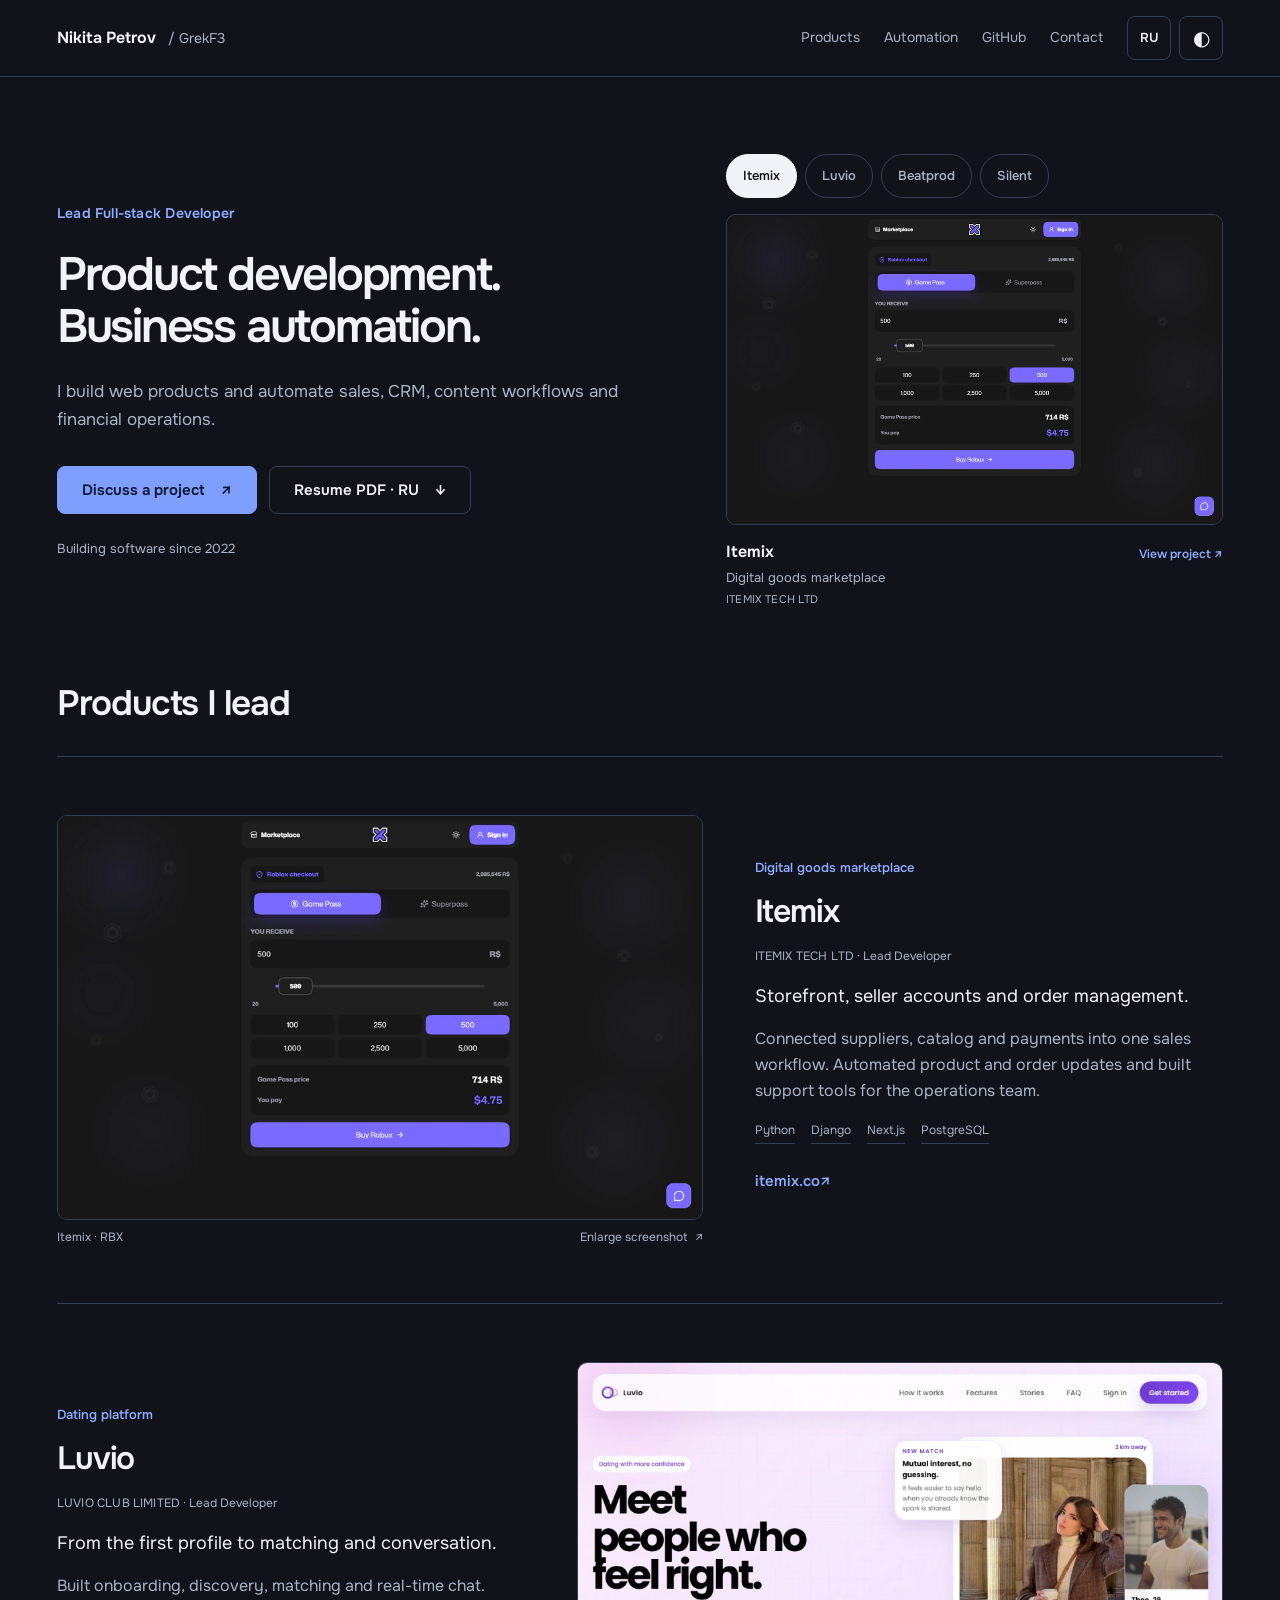
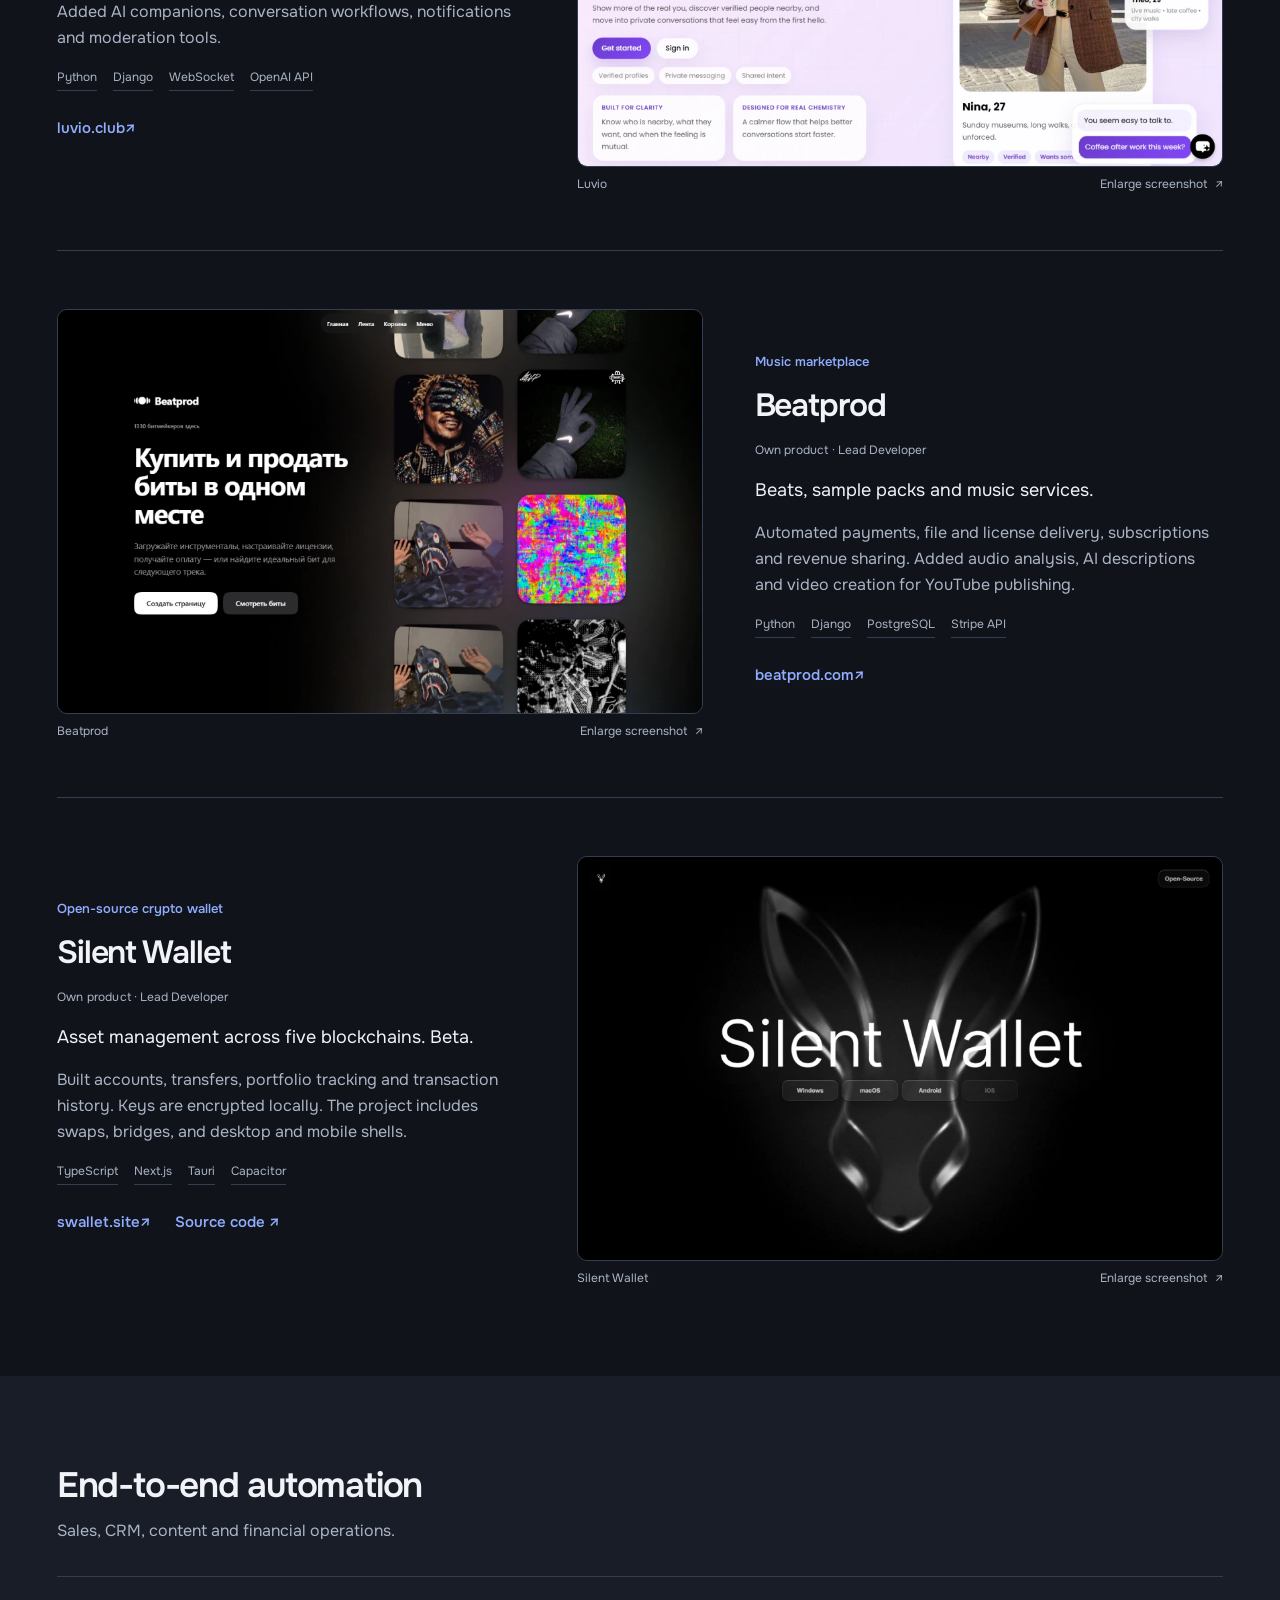
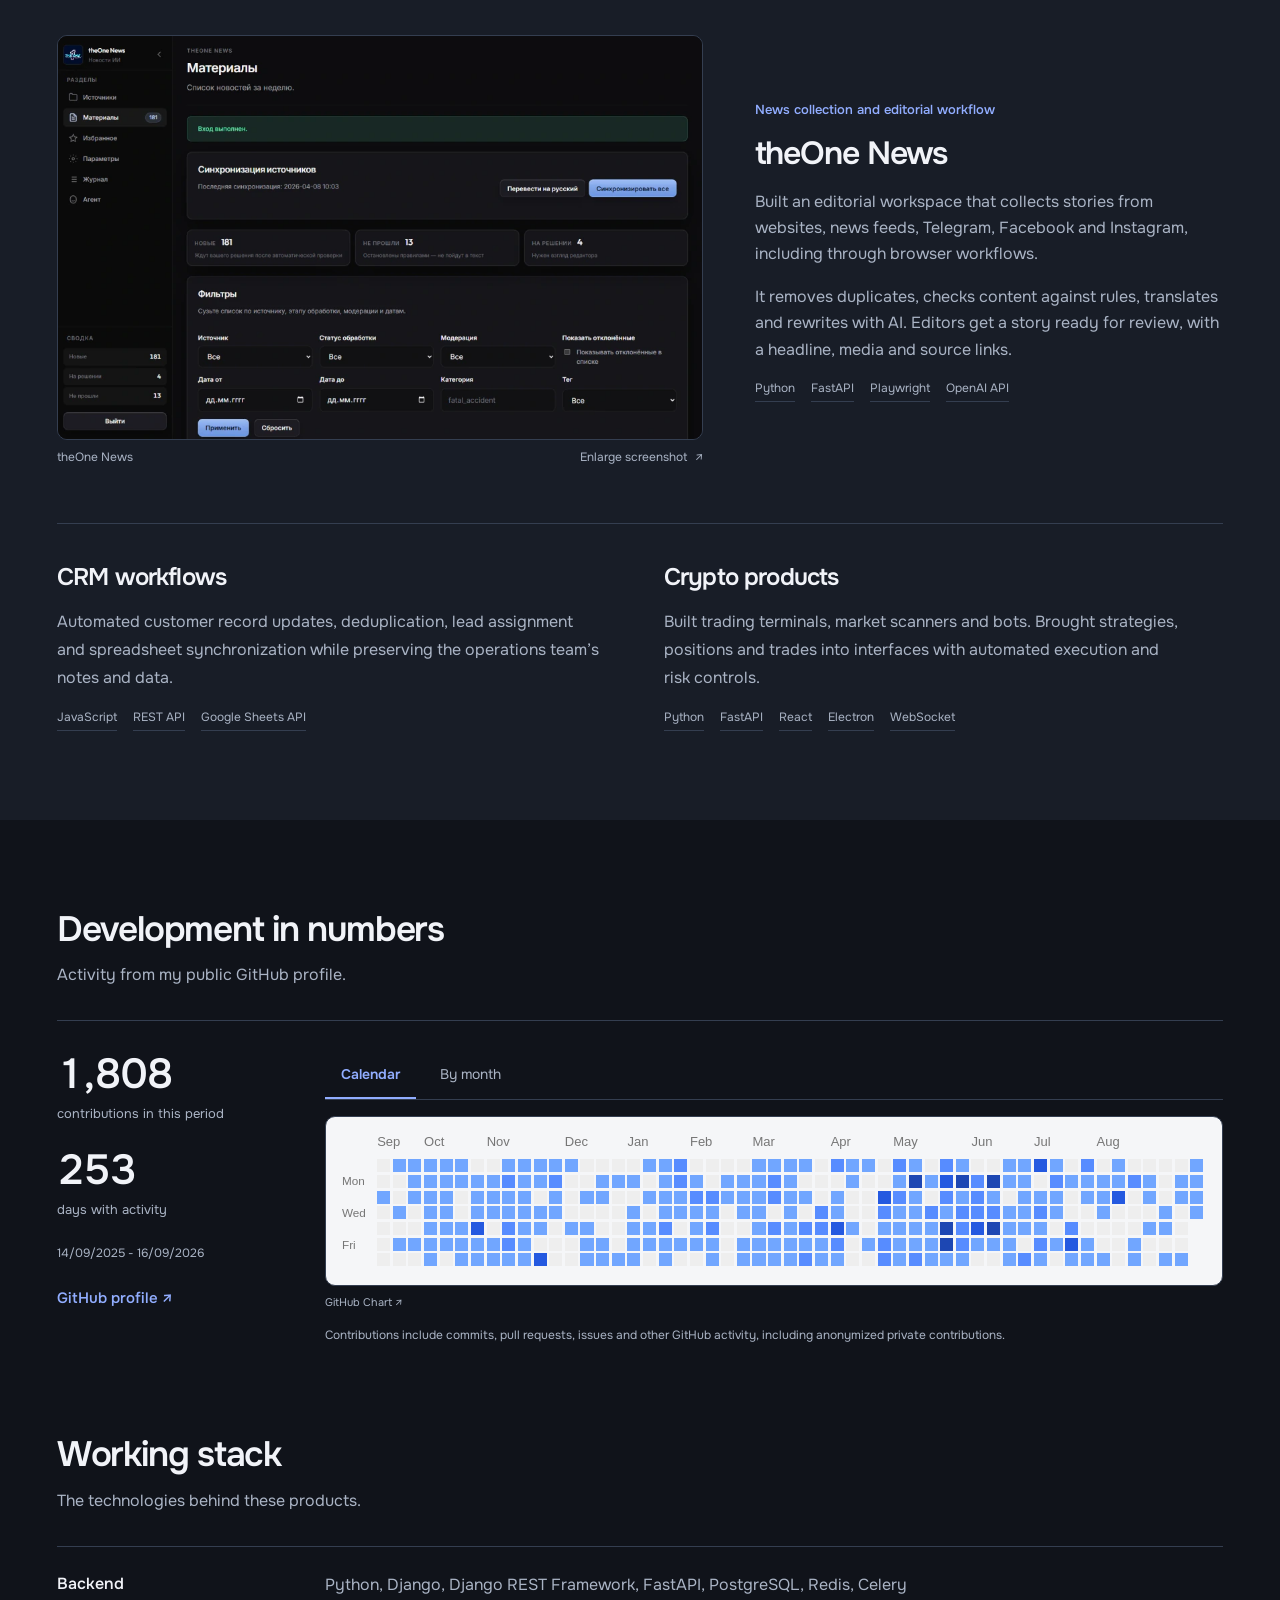
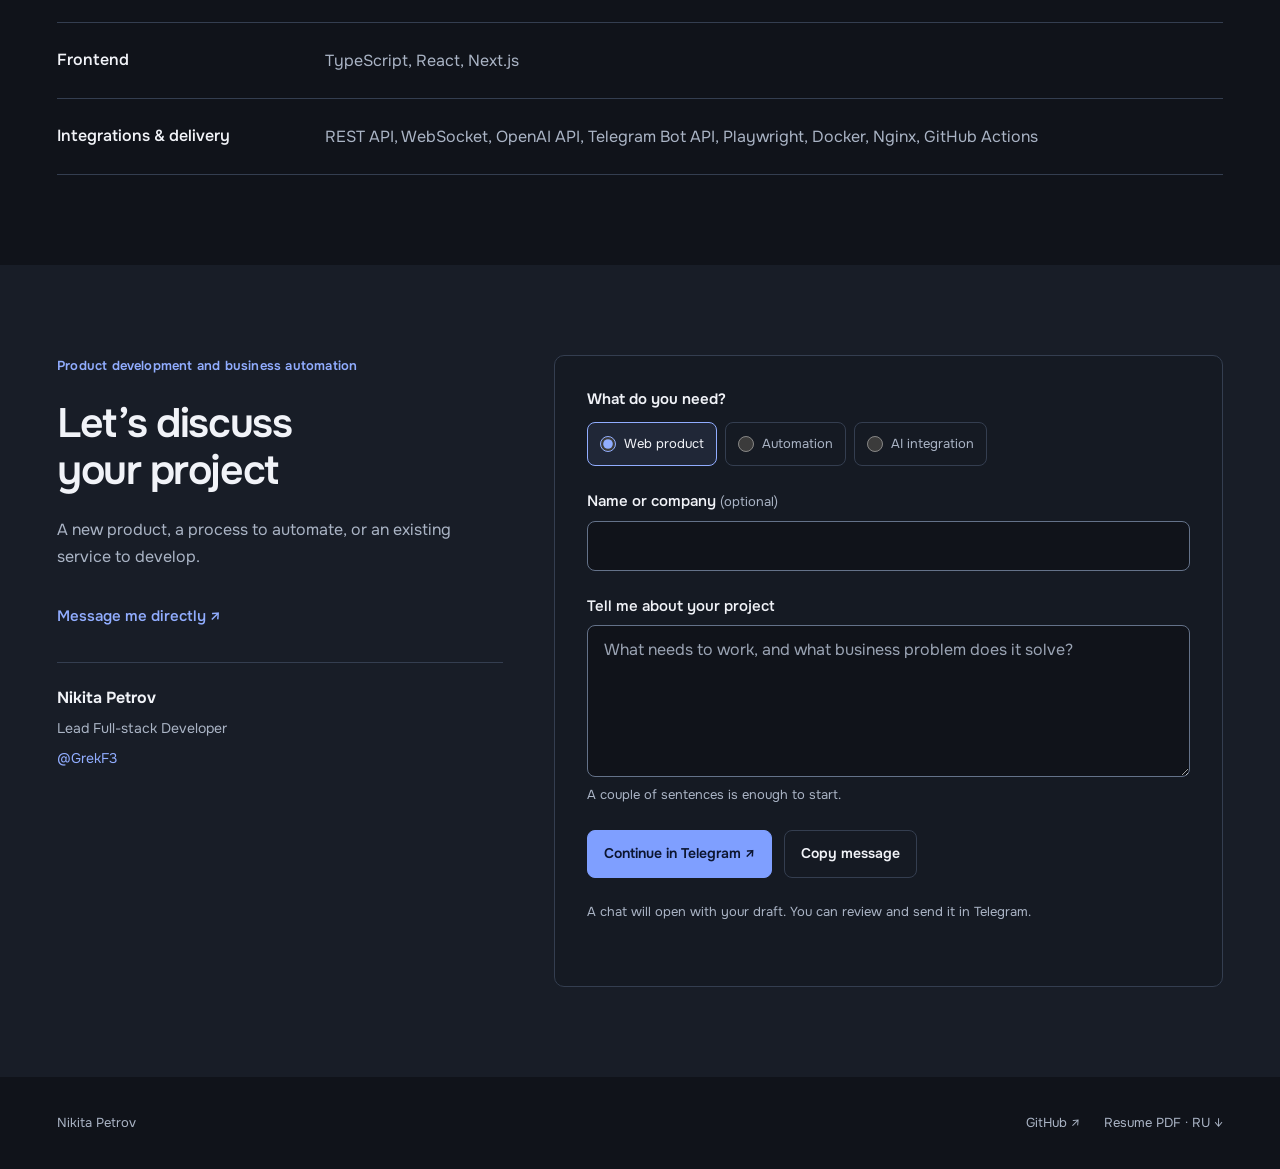
==== commit a6e80d5a: "Replace outdated Itemix preview with current live RBX checkout" ====
--- a/en/index.html
+++ b/en/index.html
@@ -3,7 +3,7 @@
 <head>
 <meta charset="utf-8"><meta name="viewport" content="width=device-width, initial-scale=1">
 <title>Nikita Petrov | Full-stack development & business automation</title><meta name="description" content="Lead Full-stack Developer. End-to-end business automation, web platforms and AI integrations. Itemix, Luvio, Beatprod, Silent Wallet.">
-<meta name="theme-color" content="#10131a"><meta property="og:title" content="Nikita Petrov | Full-stack development & business automation"><meta property="og:description" content="Lead Full-stack Developer. End-to-end business automation, web platforms and AI integrations. Itemix, Luvio, Beatprod, Silent Wallet."><meta property="og:type" content="website"><meta property="og:url" content="https://grekf3.github.io/en/"><meta property="og:image" content="https://grekf3.github.io/assets/social-preview.png"><meta name="twitter:card" content="summary_large_image">
+<meta name="theme-color" content="#10131a"><meta property="og:title" content="Nikita Petrov | Full-stack development & business automation"><meta property="og:description" content="Lead Full-stack Developer. End-to-end business automation, web platforms and AI integrations. Itemix, Luvio, Beatprod, Silent Wallet."><meta property="og:type" content="website"><meta property="og:url" content="https://grekf3.github.io/en/"><meta property="og:image" content="https://grekf3.github.io/assets/social-preview.png?v=20260916-rbx"><meta name="twitter:card" content="summary_large_image">
 <link rel="canonical" href="https://grekf3.github.io/en/"><link rel="alternate" hreflang="ru" href="https://grekf3.github.io/"><link rel="alternate" hreflang="en" href="https://grekf3.github.io/en/"><link rel="icon" href="/assets/favicon.png"><link rel="preload" as="font" href="/assets/fonts/onest-variable.woff2" type="font/woff2" crossorigin><link rel="stylesheet" href="/styles.css">
 <script>try{document.documentElement.dataset.theme=localStorage.getItem('portfolio-theme-v2')||'dark'}catch{}</script>
 
@@ -19,8 +19,8 @@
 <a class="skip-link" href="#main">Skip to content</a>
 <header class="site-header"><div class="shell nav-shell"><a class="brand" href="#top">Nikita Petrov<span class="brand-handle">/ GrekF3</span></a><nav id="main-nav" aria-label="Navigation"><a href="#work">Products</a><a href="#automation">Automation</a><a href="#activity">GitHub</a><a href="#contact">Contact</a></nav><div class="nav-controls"><a href="/" class="language" lang="ru" aria-label="Русская версия">RU</a><button id="theme-toggle" aria-label="Theme" type="button"><span aria-hidden="true">◐</span></button><button class="menu-toggle" type="button" aria-controls="main-nav" aria-expanded="false">Menu</button></div></div></header>
 <main id="main">
-<section class="hero shell" id="top"><div class="hero-copy"><p class="role">Lead Full-stack Developer</p><h1>Product development.<br>Business automation.</h1><p class="hero-intro">I build web products and automate sales, CRM, content workflows and financial operations.</p><div class="hero-actions"><a class="button primary" href="#contact">Discuss a project <span aria-hidden="true">↗</span></a><a class="button secondary" href="/downloads/Nikita-Petrov-CV.pdf" target="_blank" rel="noopener">Resume PDF · RU <span aria-hidden="true">↓</span></a></div><p class="experience">Building software since 2022</p></div><div class="hero-showcase"><div class="showcase-tabs" role="group" aria-label="Choose a product"><button type="button" data-showcase="itemix" aria-pressed="true">Itemix</button><button type="button" data-showcase="luvio" aria-pressed="false">Luvio</button><button type="button" data-showcase="beatprod" aria-pressed="false">Beatprod</button><button type="button" data-showcase="silent-wallet" aria-pressed="false">Silent</button></div><div class="showcase-stage"><a class="showcase-image" href="/assets/itemix.webp" data-image data-name="Itemix" aria-label="Itemix"><img id="showcase-img" src="/assets/itemix.webp" width="1440" height="900" alt="Itemix: Digital goods marketplace" fetchpriority="high" decoding="async" srcset="/assets/itemix-640.webp 640w, /assets/itemix-960.webp 960w, /assets/itemix.webp 1440w" sizes="(max-width: 767px) calc(100vw - 40px), (max-width: 1023px) 736px, (max-width: 1440px) 43vw, 548px"></a><div class="showcase-caption"><div><strong id="showcase-title">Itemix</strong><p id="showcase-category">Digital goods marketplace</p><p id="showcase-company">ITEMIX TECH LTD</p></div><a id="showcase-link" href="#itemix" class="text-link">View project ↗</a></div></div></div></section>
-<section class="shell section work" id="work"><div class="section-heading" data-reveal><h2>Products I lead</h2></div><article class="project" data-reveal id="itemix"><figure class="project-visual"><a class="image-link" href="/assets/itemix.webp" data-image data-name="Itemix" aria-label="Enlarge screenshot: Itemix"><img src="/assets/itemix.webp" width="1440" height="900" alt="Product screenshot: Itemix" loading="lazy" decoding="async" srcset="/assets/itemix-640.webp 640w, /assets/itemix-960.webp 960w, /assets/itemix.webp 1440w" sizes="(max-width: 767px) calc(100vw - 40px), (max-width: 1023px) 50vw, (max-width: 1440px) 52vw, 708px"></a><figcaption><span>Itemix</span><a href="/assets/itemix.webp" data-image data-name="Itemix">Enlarge screenshot <span aria-hidden="true">↗</span></a></figcaption></figure><div class="project-copy"><p class="project-category">Digital goods marketplace</p><h3>Itemix</h3><p class="company">ITEMIX TECH LTD <span>· Lead Developer</span></p><p class="project-summary">Storefront, seller accounts and order management.</p><p>Connected suppliers, catalog and payments into one sales workflow. Automated product and order updates and built support tools for the operations team.</p><ul class="tags"><li>Python</li><li>Django</li><li>Next.js</li><li>PostgreSQL</li></ul><div class="project-links"><a class="text-link" href="https://itemix.co/" target="_blank" rel="noopener">itemix.co <span aria-hidden="true">↗</span></a></div></div></article><article class="project" data-reveal id="luvio"><figure class="project-visual"><a class="image-link" href="/assets/luvio.webp" data-image data-name="Luvio" aria-label="Enlarge screenshot: Luvio"><img src="/assets/luvio.webp" width="1440" height="900" alt="Product screenshot: Luvio" loading="lazy" decoding="async" srcset="/assets/luvio-640.webp 640w, /assets/luvio-960.webp 960w, /assets/luvio.webp 1440w" sizes="(max-width: 767px) calc(100vw - 40px), (max-width: 1023px) 50vw, (max-width: 1440px) 52vw, 708px"></a><figcaption><span>Luvio</span><a href="/assets/luvio.webp" data-image data-name="Luvio">Enlarge screenshot <span aria-hidden="true">↗</span></a></figcaption></figure><div class="project-copy"><p class="project-category">Dating platform</p><h3>Luvio</h3><p class="company">LUVIO CLUB LIMITED <span>· Lead Developer</span></p><p class="project-summary">From the first profile to matching and conversation.</p><p>Built onboarding, discovery, matching and real-time chat. Added AI companions, conversation workflows, notifications and moderation tools.</p><ul class="tags"><li>Python</li><li>Django</li><li>WebSocket</li><li>OpenAI API</li></ul><div class="project-links"><a class="text-link" href="https://luvio.club/" target="_blank" rel="noopener">luvio.club <span aria-hidden="true">↗</span></a></div></div></article><article class="project" data-reveal id="beatprod"><figure class="project-visual"><a class="image-link" href="/assets/beatprod.webp" data-image data-name="Beatprod" aria-label="Enlarge screenshot: Beatprod"><img src="/assets/beatprod.webp" width="1440" height="900" alt="Product screenshot: Beatprod" loading="lazy" decoding="async" srcset="/assets/beatprod-640.webp 640w, /assets/beatprod-960.webp 960w, /assets/beatprod.webp 1440w" sizes="(max-width: 767px) calc(100vw - 40px), (max-width: 1023px) 50vw, (max-width: 1440px) 52vw, 708px"></a><figcaption><span>Beatprod</span><a href="/assets/beatprod.webp" data-image data-name="Beatprod">Enlarge screenshot <span aria-hidden="true">↗</span></a></figcaption></figure><div class="project-copy"><p class="project-category">Music marketplace</p><h3>Beatprod</h3><p class="company">Own product <span>· Lead Developer</span></p><p class="project-summary">Beats, sample packs and music services.</p><p>Automated payments, file and license delivery, subscriptions and revenue sharing. Added audio analysis, AI descriptions and video creation for YouTube publishing.</p><ul class="tags"><li>Python</li><li>Django</li><li>PostgreSQL</li><li>Stripe API</li></ul><div class="project-links"><a class="text-link" href="https://beatprod.com/" target="_blank" rel="noopener">beatprod.com <span aria-hidden="true">↗</span></a></div></div></article><article class="project" data-reveal id="silent-wallet"><figure class="project-visual"><a class="image-link" href="/assets/silent-wallet.webp" data-image data-name="Silent Wallet" aria-label="Enlarge screenshot: Silent Wallet"><img src="/assets/silent-wallet.webp" width="1440" height="900" alt="Product screenshot: Silent Wallet" loading="lazy" decoding="async" srcset="/assets/silent-wallet-640.webp 640w, /assets/silent-wallet-960.webp 960w, /assets/silent-wallet.webp 1440w" sizes="(max-width: 767px) calc(100vw - 40px), (max-width: 1023px) 50vw, (max-width: 1440px) 52vw, 708px"></a><figcaption><span>Silent Wallet</span><a href="/assets/silent-wallet.webp" data-image data-name="Silent Wallet">Enlarge screenshot <span aria-hidden="true">↗</span></a></figcaption></figure><div class="project-copy"><p class="project-category">Open-source crypto wallet</p><h3>Silent Wallet</h3><p class="company">Own product <span>· Lead Developer</span></p><p class="project-summary">Asset management across five blockchains. Beta.</p><p>Built accounts, transfers, portfolio tracking and transaction history. Keys are encrypted locally. The project includes swaps, bridges, and desktop and mobile shells.</p><ul class="tags"><li>TypeScript</li><li>Next.js</li><li>Tauri</li><li>Capacitor</li></ul><div class="project-links"><a class="text-link" href="https://swallet.site/" target="_blank" rel="noopener">swallet.site <span aria-hidden="true">↗</span></a><a class="text-link" href="https://github.com/GrekF3/Silent-Wallet">Source code ↗</a></div></div></article></section>
+<section class="hero shell" id="top"><div class="hero-copy"><p class="role">Lead Full-stack Developer</p><h1>Product development.<br>Business automation.</h1><p class="hero-intro">I build web products and automate sales, CRM, content workflows and financial operations.</p><div class="hero-actions"><a class="button primary" href="#contact">Discuss a project <span aria-hidden="true">↗</span></a><a class="button secondary" href="/downloads/Nikita-Petrov-CV.pdf" target="_blank" rel="noopener">Resume PDF · RU <span aria-hidden="true">↓</span></a></div><p class="experience">Building software since 2022</p></div><div class="hero-showcase"><div class="showcase-tabs" role="group" aria-label="Choose a product"><button type="button" data-showcase="itemix" aria-pressed="true">Itemix</button><button type="button" data-showcase="luvio" aria-pressed="false">Luvio</button><button type="button" data-showcase="beatprod" aria-pressed="false">Beatprod</button><button type="button" data-showcase="silent-wallet" aria-pressed="false">Silent</button></div><div class="showcase-stage"><a class="showcase-image" href="/assets/itemix.webp?v=20260916-rbx" data-image data-name="Itemix" aria-label="Itemix"><img id="showcase-img" src="/assets/itemix.webp?v=20260916-rbx" width="1440" height="900" alt="Itemix RBX: Robux checkout" fetchpriority="high" decoding="async" srcset="/assets/itemix-640.webp?v=20260916-rbx 640w, /assets/itemix-960.webp?v=20260916-rbx 960w, /assets/itemix.webp?v=20260916-rbx 1440w" sizes="(max-width: 767px) calc(100vw - 40px), (max-width: 1023px) 736px, (max-width: 1440px) 43vw, 548px"></a><div class="showcase-caption"><div><strong id="showcase-title">Itemix</strong><p id="showcase-category">Digital goods marketplace</p><p id="showcase-company">ITEMIX TECH LTD</p></div><a id="showcase-link" href="#itemix" class="text-link">View project ↗</a></div></div></div></section>
+<section class="shell section work" id="work"><div class="section-heading" data-reveal><h2>Products I lead</h2></div><article class="project" data-reveal id="itemix"><figure class="project-visual"><a class="image-link" href="/assets/itemix.webp?v=20260916-rbx" data-image data-name="Itemix" aria-label="Enlarge screenshot: Itemix"><img src="/assets/itemix.webp?v=20260916-rbx" width="1440" height="900" alt="Itemix RBX: Robux checkout" loading="lazy" decoding="async" srcset="/assets/itemix-640.webp?v=20260916-rbx 640w, /assets/itemix-960.webp?v=20260916-rbx 960w, /assets/itemix.webp?v=20260916-rbx 1440w" sizes="(max-width: 767px) calc(100vw - 40px), (max-width: 1023px) 50vw, (max-width: 1440px) 52vw, 708px"></a><figcaption><span>Itemix · RBX</span><a href="/assets/itemix.webp?v=20260916-rbx" data-image data-name="Itemix">Enlarge screenshot <span aria-hidden="true">↗</span></a></figcaption></figure><div class="project-copy"><p class="project-category">Digital goods marketplace</p><h3>Itemix</h3><p class="company">ITEMIX TECH LTD <span>· Lead Developer</span></p><p class="project-summary">Storefront, seller accounts and order management.</p><p>Connected suppliers, catalog and payments into one sales workflow. Automated product and order updates and built support tools for the operations team.</p><ul class="tags"><li>Python</li><li>Django</li><li>Next.js</li><li>PostgreSQL</li></ul><div class="project-links"><a class="text-link" href="https://itemix.co/" target="_blank" rel="noopener">itemix.co <span aria-hidden="true">↗</span></a></div></div></article><article class="project" data-reveal id="luvio"><figure class="project-visual"><a class="image-link" href="/assets/luvio.webp" data-image data-name="Luvio" aria-label="Enlarge screenshot: Luvio"><img src="/assets/luvio.webp" width="1440" height="900" alt="Product screenshot: Luvio" loading="lazy" decoding="async" srcset="/assets/luvio-640.webp 640w, /assets/luvio-960.webp 960w, /assets/luvio.webp 1440w" sizes="(max-width: 767px) calc(100vw - 40px), (max-width: 1023px) 50vw, (max-width: 1440px) 52vw, 708px"></a><figcaption><span>Luvio</span><a href="/assets/luvio.webp" data-image data-name="Luvio">Enlarge screenshot <span aria-hidden="true">↗</span></a></figcaption></figure><div class="project-copy"><p class="project-category">Dating platform</p><h3>Luvio</h3><p class="company">LUVIO CLUB LIMITED <span>· Lead Developer</span></p><p class="project-summary">From the first profile to matching and conversation.</p><p>Built onboarding, discovery, matching and real-time chat. Added AI companions, conversation workflows, notifications and moderation tools.</p><ul class="tags"><li>Python</li><li>Django</li><li>WebSocket</li><li>OpenAI API</li></ul><div class="project-links"><a class="text-link" href="https://luvio.club/" target="_blank" rel="noopener">luvio.club <span aria-hidden="true">↗</span></a></div></div></article><article class="project" data-reveal id="beatprod"><figure class="project-visual"><a class="image-link" href="/assets/beatprod.webp" data-image data-name="Beatprod" aria-label="Enlarge screenshot: Beatprod"><img src="/assets/beatprod.webp" width="1440" height="900" alt="Product screenshot: Beatprod" loading="lazy" decoding="async" srcset="/assets/beatprod-640.webp 640w, /assets/beatprod-960.webp 960w, /assets/beatprod.webp 1440w" sizes="(max-width: 767px) calc(100vw - 40px), (max-width: 1023px) 50vw, (max-width: 1440px) 52vw, 708px"></a><figcaption><span>Beatprod</span><a href="/assets/beatprod.webp" data-image data-name="Beatprod">Enlarge screenshot <span aria-hidden="true">↗</span></a></figcaption></figure><div class="project-copy"><p class="project-category">Music marketplace</p><h3>Beatprod</h3><p class="company">Own product <span>· Lead Developer</span></p><p class="project-summary">Beats, sample packs and music services.</p><p>Automated payments, file and license delivery, subscriptions and revenue sharing. Added audio analysis, AI descriptions and video creation for YouTube publishing.</p><ul class="tags"><li>Python</li><li>Django</li><li>PostgreSQL</li><li>Stripe API</li></ul><div class="project-links"><a class="text-link" href="https://beatprod.com/" target="_blank" rel="noopener">beatprod.com <span aria-hidden="true">↗</span></a></div></div></article><article class="project" data-reveal id="silent-wallet"><figure class="project-visual"><a class="image-link" href="/assets/silent-wallet.webp" data-image data-name="Silent Wallet" aria-label="Enlarge screenshot: Silent Wallet"><img src="/assets/silent-wallet.webp" width="1440" height="900" alt="Product screenshot: Silent Wallet" loading="lazy" decoding="async" srcset="/assets/silent-wallet-640.webp 640w, /assets/silent-wallet-960.webp 960w, /assets/silent-wallet.webp 1440w" sizes="(max-width: 767px) calc(100vw - 40px), (max-width: 1023px) 50vw, (max-width: 1440px) 52vw, 708px"></a><figcaption><span>Silent Wallet</span><a href="/assets/silent-wallet.webp" data-image data-name="Silent Wallet">Enlarge screenshot <span aria-hidden="true">↗</span></a></figcaption></figure><div class="project-copy"><p class="project-category">Open-source crypto wallet</p><h3>Silent Wallet</h3><p class="company">Own product <span>· Lead Developer</span></p><p class="project-summary">Asset management across five blockchains. Beta.</p><p>Built accounts, transfers, portfolio tracking and transaction history. Keys are encrypted locally. The project includes swaps, bridges, and desktop and mobile shells.</p><ul class="tags"><li>TypeScript</li><li>Next.js</li><li>Tauri</li><li>Capacitor</li></ul><div class="project-links"><a class="text-link" href="https://swallet.site/" target="_blank" rel="noopener">swallet.site <span aria-hidden="true">↗</span></a><a class="text-link" href="https://github.com/GrekF3/Silent-Wallet">Source code ↗</a></div></div></article></section>
 <section class="section automation" id="automation"><div class="shell"><div class="section-heading" data-reveal><h2>End-to-end automation</h2><p>Sales, CRM, content and financial operations.</p></div><article class="project news" data-reveal><figure class="project-visual"><a class="image-link" href="/assets/theone-news.webp" data-image data-name="theOne News" aria-label="Enlarge screenshot: theOne News"><img src="/assets/theone-news.webp" width="1440" height="900" alt="Product screenshot: theOne News" loading="lazy" decoding="async" srcset="/assets/theone-news-640.webp 640w, /assets/theone-news-960.webp 960w, /assets/theone-news.webp 1440w" sizes="(max-width: 767px) calc(100vw - 40px), (max-width: 1023px) 50vw, (max-width: 1440px) 52vw, 708px"></a><figcaption><span>theOne News</span><a href="/assets/theone-news.webp" data-image data-name="theOne News">Enlarge screenshot <span aria-hidden="true">↗</span></a></figcaption></figure><div class="project-copy"><p class="project-category">News collection and editorial workflow</p><h3>theOne News</h3><p>Built an editorial workspace that collects stories from websites, news feeds, Telegram, Facebook and Instagram, including through browser workflows.</p><p>It removes duplicates, checks content against rules, translates and rewrites with AI. Editors get a story ready for review, with a headline, media and source links.</p><ul class="tags"><li>Python</li><li>FastAPI</li><li>Playwright</li><li>OpenAI API</li></ul></div></article><div class="automation-more" data-reveal><article><h3>CRM workflows</h3><p>Automated customer record updates, deduplication, lead assignment and spreadsheet synchronization while preserving the operations team’s notes and data.</p><ul class="tags"><li>JavaScript</li><li>REST API</li><li>Google Sheets API</li></ul></article><article><h3>Crypto products</h3><p>Built trading terminals, market scanners and bots. Brought strategies, positions and trades into interfaces with automated execution and risk controls.</p><ul class="tags"><li>Python</li><li>FastAPI</li><li>React</li><li>Electron</li><li>WebSocket</li></ul></article></div></div></section>
 <section class="section shell" id="activity"><div class="section-heading" data-reveal><h2>Development in numbers</h2><p>Activity from my public GitHub profile.</p></div><div class="activity-layout"><div class="stats-summary"><div class="stat"><strong id="contribution-total">1 806</strong><span>contributions in this period</span></div><div class="stat"><strong id="active-days">253</strong><span>days with activity</span></div><p id="stats-period">14.09.2025 - 16.09.2026</p><a class="text-link" href="https://github.com/GrekF3">GitHub profile ↗</a></div><div class="activity-charts"><div class="chart-tabs" role="group" aria-label="GitHub"><button data-chart="calendar" aria-pressed="true">Calendar</button><button data-chart="months" aria-pressed="false">By month</button></div><div id="chart-calendar" class="chart-panel"><a href="https://github.com/GrekF3" class="dynamic-chart" aria-label="Yearly GitHub calendar, scroll horizontally"><img id="activity-graph" src="/assets/github-activity.svg" data-live-src="https://ghchart.rshah.org/2459e0/GrekF3" alt="Public GitHub calendar" width="663" height="104" loading="lazy"></a><p class="chart-credit"><a href="https://github.com/2016rshah/githubchart-api">GitHub Chart ↗</a></p></div><div id="chart-months" class="chart-panel" hidden><div id="monthly-chart"></div></div><p class="stats-note">Contributions include commits, pull requests, issues and other GitHub activity, including anonymized private contributions.</p><noscript><p>Current activity is available on my GitHub profile.</p></noscript></div></div></section>
 <section class="section shell stack-section" id="stack"><div class="section-heading" data-reveal><h2>Working stack</h2><p>The technologies behind these products.</p></div><dl class="stack-list" data-reveal><div><dt>Backend</dt><dd>Python, Django, Django REST Framework, FastAPI, PostgreSQL, Redis, Celery</dd></div><div><dt>Frontend</dt><dd>TypeScript, React, Next.js</dd></div><div><dt>Integrations & delivery</dt><dd>REST API, WebSocket, OpenAI API, Telegram Bot API, Playwright, Docker, Nginx, GitHub Actions</dd></div></dl></section>
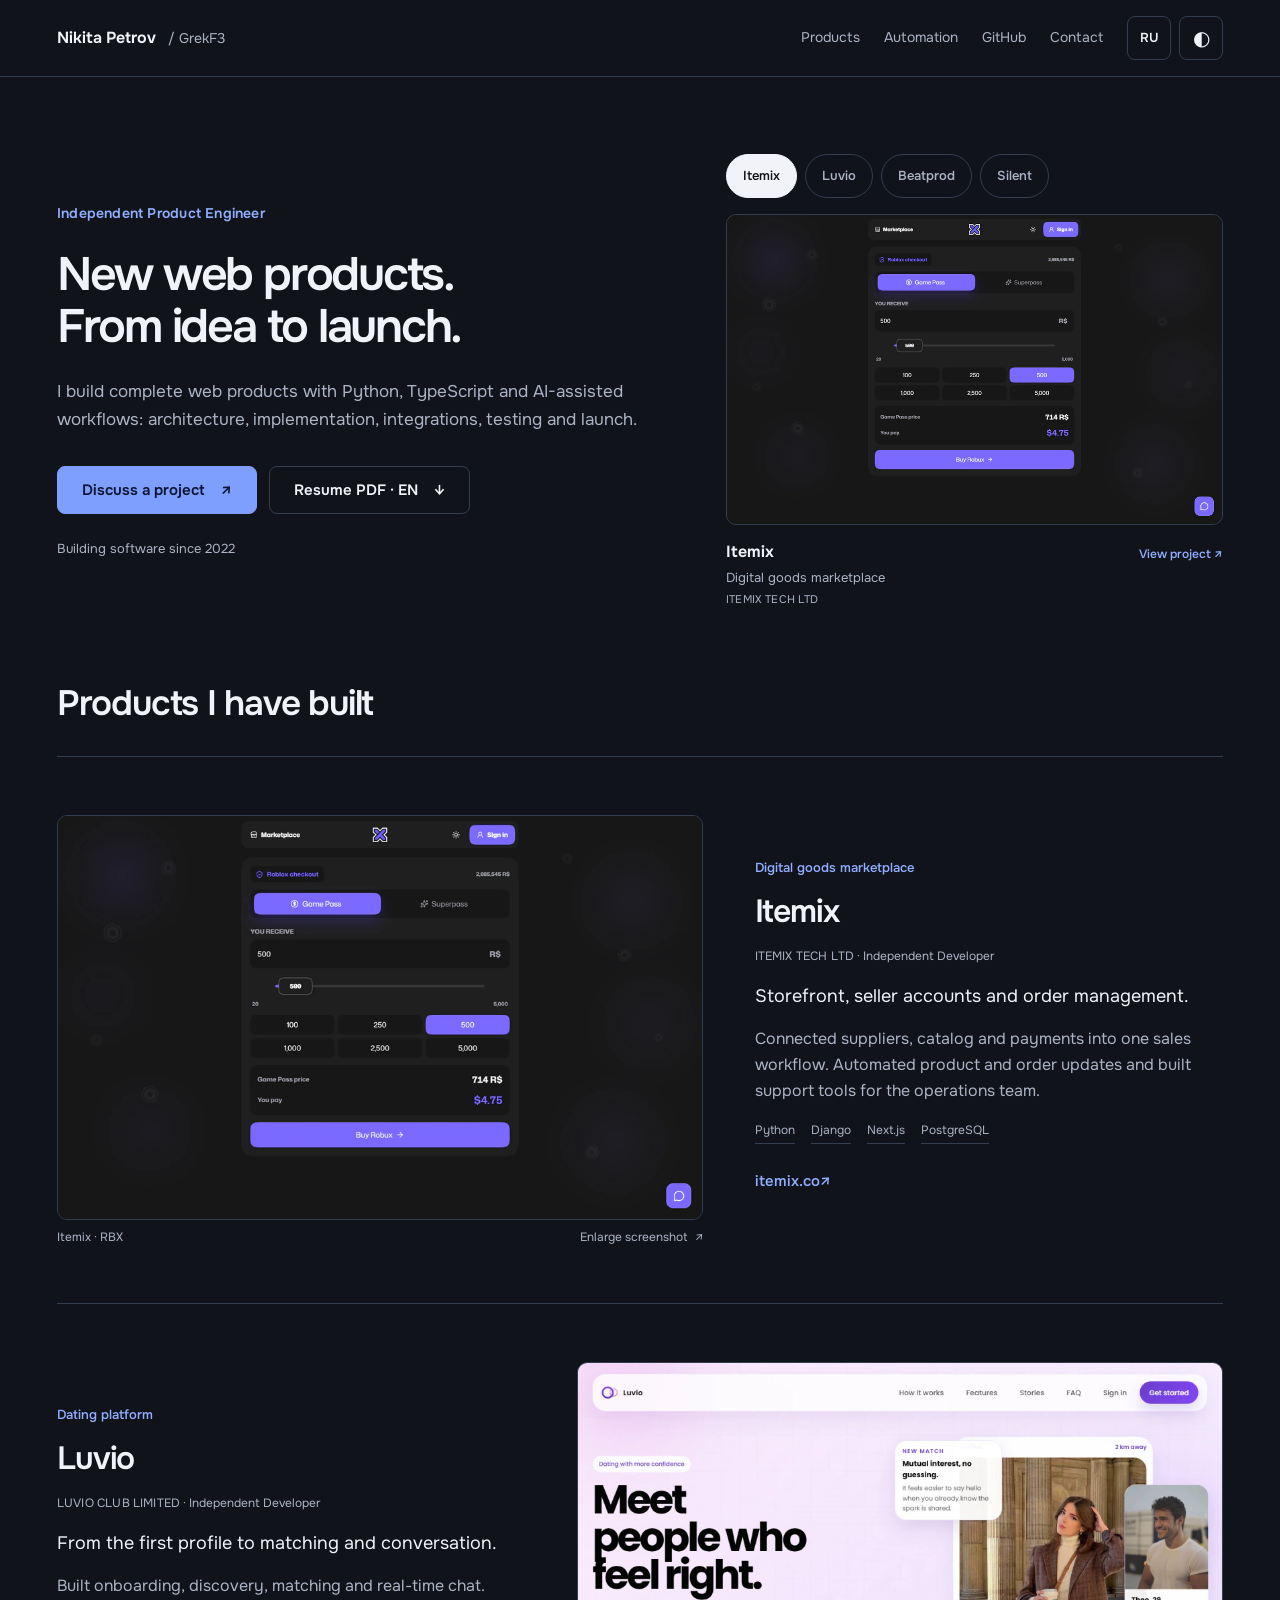
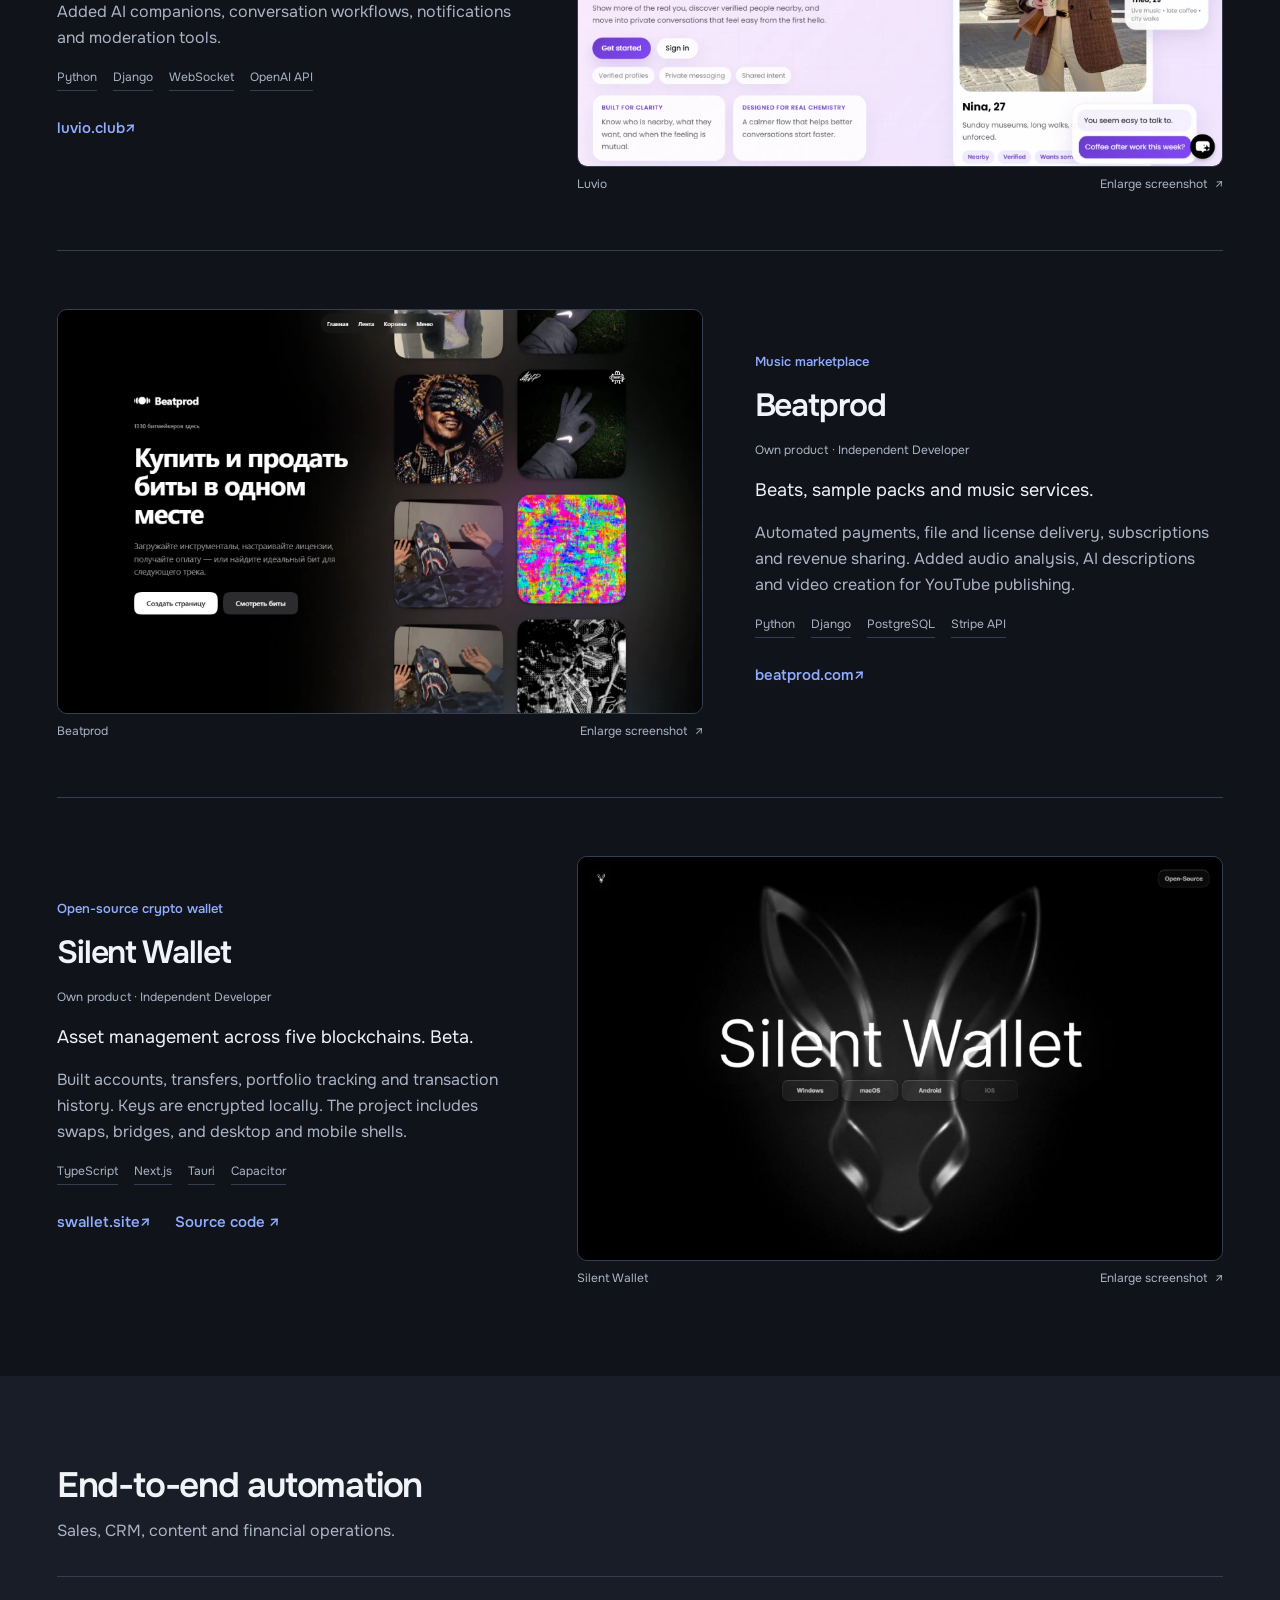
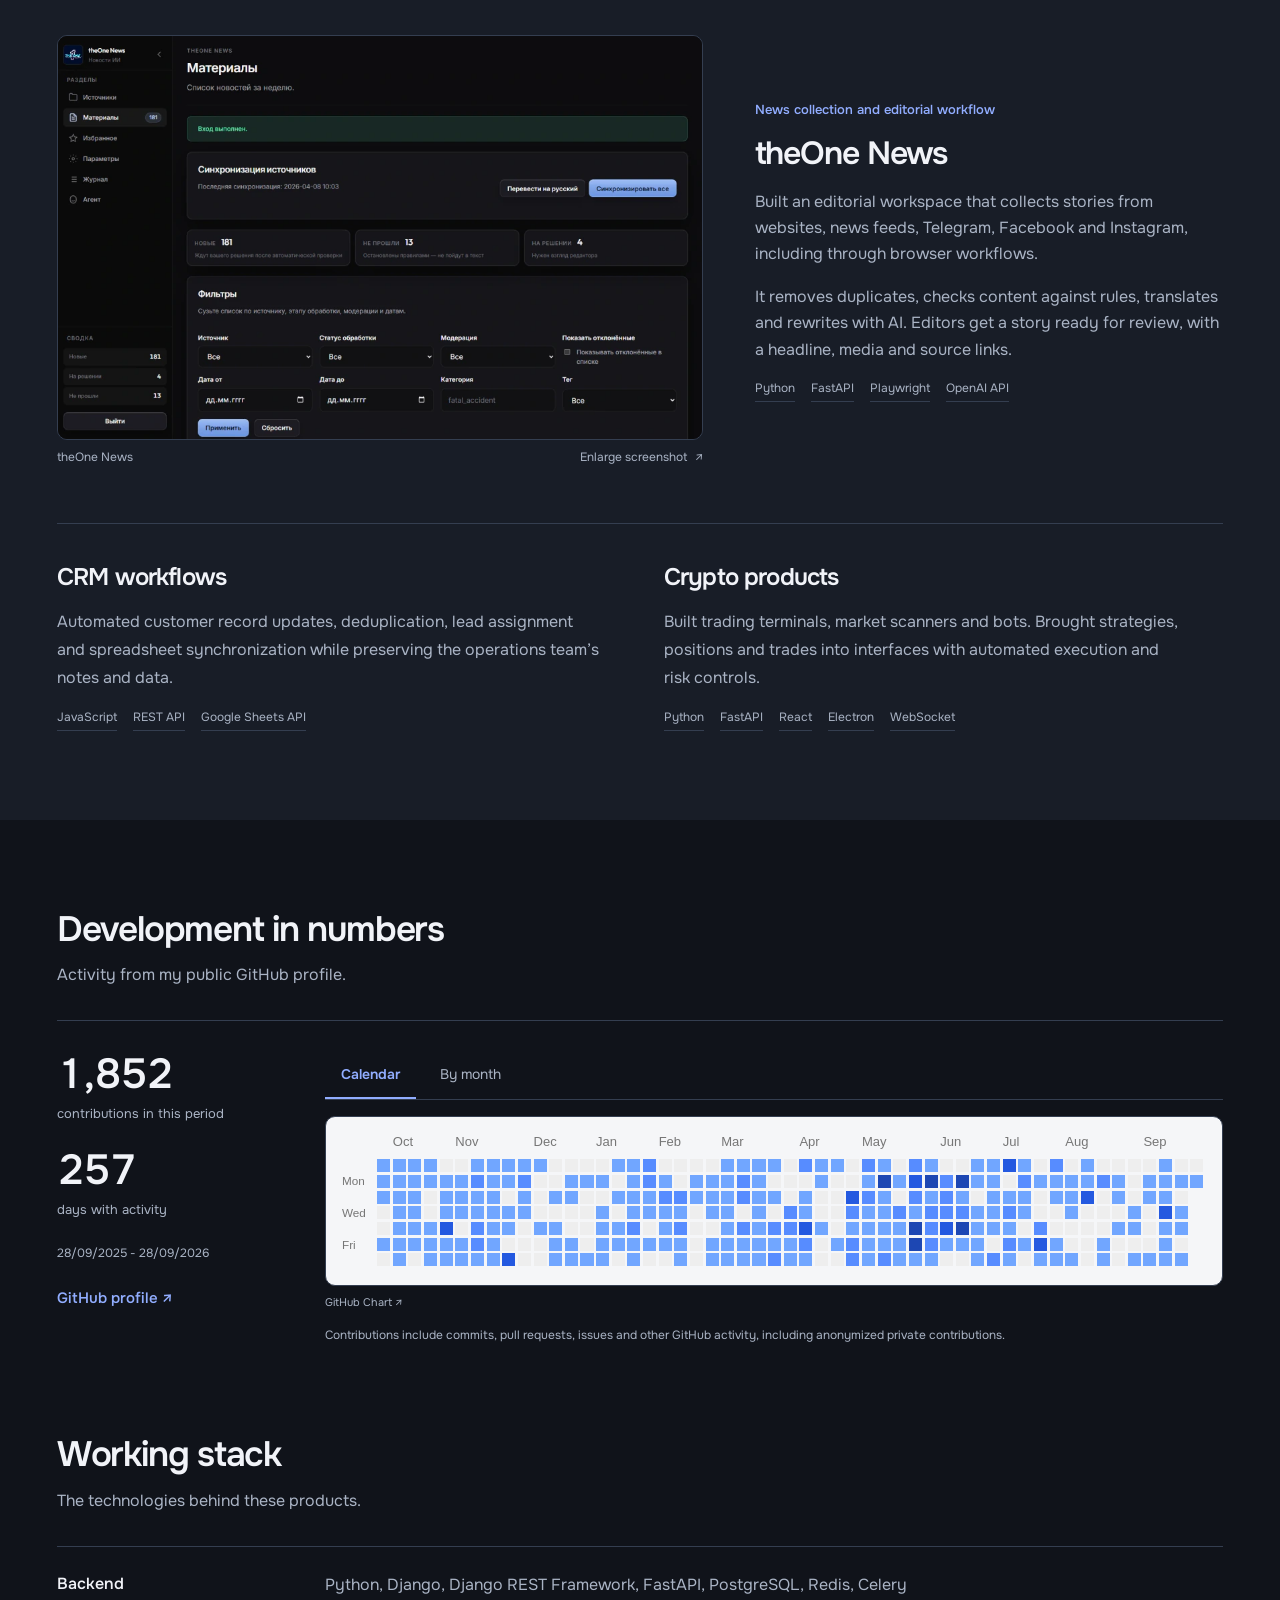
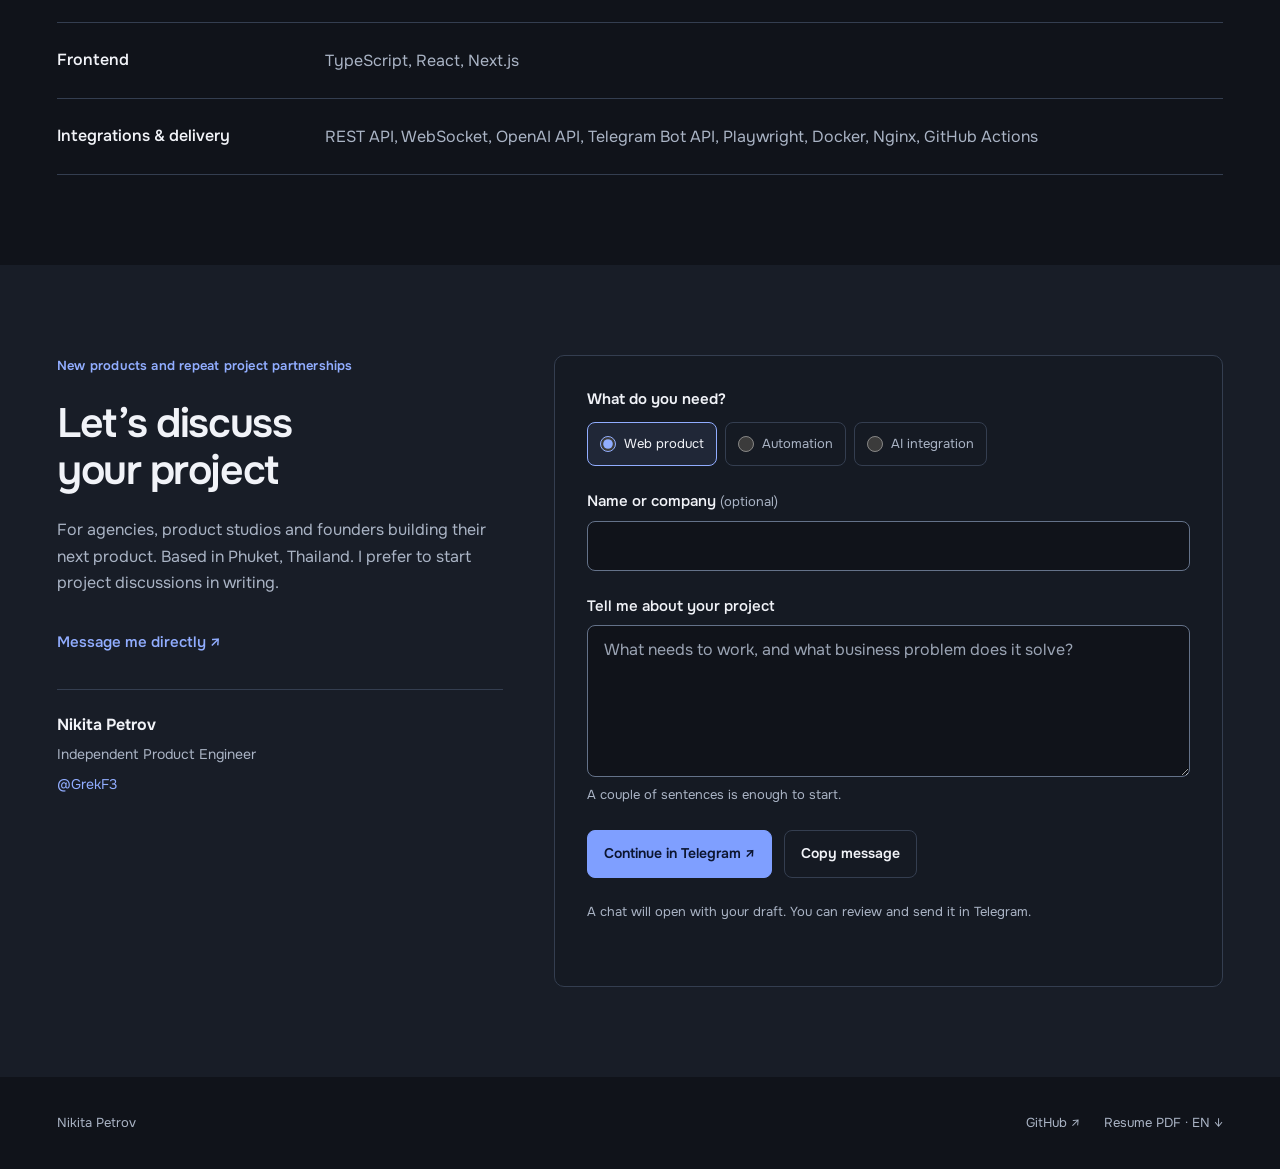
==== commit 2c6ffbb3: "Update English product profile and resume" ====
--- a/en/index.html
+++ b/en/index.html
@@ -1,30 +1,30 @@
-<!doctype html>
-<html lang="en" data-theme="dark">
-<head>
-<meta charset="utf-8"><meta name="viewport" content="width=device-width, initial-scale=1">
-<title>Nikita Petrov | Full-stack development & business automation</title><meta name="description" content="Lead Full-stack Developer. End-to-end business automation, web platforms and AI integrations. Itemix, Luvio, Beatprod, Silent Wallet.">
-<meta name="theme-color" content="#10131a"><meta property="og:title" content="Nikita Petrov | Full-stack development & business automation"><meta property="og:description" content="Lead Full-stack Developer. End-to-end business automation, web platforms and AI integrations. Itemix, Luvio, Beatprod, Silent Wallet."><meta property="og:type" content="website"><meta property="og:url" content="https://grekf3.github.io/en/"><meta property="og:image" content="https://grekf3.github.io/assets/social-preview.png?v=20260916-rbx"><meta name="twitter:card" content="summary_large_image">
-<link rel="canonical" href="https://grekf3.github.io/en/"><link rel="alternate" hreflang="ru" href="https://grekf3.github.io/"><link rel="alternate" hreflang="en" href="https://grekf3.github.io/en/"><link rel="icon" href="/assets/favicon.png"><link rel="preload" as="font" href="/assets/fonts/onest-variable.woff2" type="font/woff2" crossorigin><link rel="stylesheet" href="/styles.css">
-<script>try{document.documentElement.dataset.theme=localStorage.getItem('portfolio-theme-v2')||'dark'}catch{}</script>
-
-
-<link rel="alternate" hreflang="x-default" href="https://grekf3.github.io/">
-<meta property="og:image:alt" content="Nikita Petrov: product development and business automation">
-<meta property="og:image:width" content="1200">
-<meta property="og:image:height" content="630">
-<meta property="og:image:type" content="image/png">
-<meta name="twitter:image:alt" content="Nikita Petrov: product development and business automation">
-<script type="application/ld+json" id="portfolio-profile-schema">{"@context":"https://schema.org","@type":"ProfilePage","@id":"https://grekf3.github.io/en/#profile","url":"https://grekf3.github.io/en/","name":"Nikita Petrov | Full-stack development & business automation","inLanguage":"en","mainEntity":{"@type":"Person","name":"Nikita Petrov","alternateName":"GrekF3","jobTitle":"Lead Full-stack Developer","url":"https://grekf3.github.io/","sameAs":["https://github.com/GrekF3","https://t.me/GrekF3"],"knowsAbout":["Business automation","Python","Django","FastAPI","React","Next.js"],"@id":"https://grekf3.github.io/#person"},"description":"Lead Full-stack Developer. End-to-end business automation, web platforms and AI integrations. Itemix, Luvio, Beatprod, Silent Wallet."}</script>
-</head><body>
-<a class="skip-link" href="#main">Skip to content</a>
-<header class="site-header"><div class="shell nav-shell"><a class="brand" href="#top">Nikita Petrov<span class="brand-handle">/ GrekF3</span></a><nav id="main-nav" aria-label="Navigation"><a href="#work">Products</a><a href="#automation">Automation</a><a href="#activity">GitHub</a><a href="#contact">Contact</a></nav><div class="nav-controls"><a href="/" class="language" lang="ru" aria-label="Русская версия">RU</a><button id="theme-toggle" aria-label="Theme" type="button"><span aria-hidden="true">◐</span></button><button class="menu-toggle" type="button" aria-controls="main-nav" aria-expanded="false">Menu</button></div></div></header>
-<main id="main">
-<section class="hero shell" id="top"><div class="hero-copy"><p class="role">Lead Full-stack Developer</p><h1>Product development.<br>Business automation.</h1><p class="hero-intro">I build web products and automate sales, CRM, content workflows and financial operations.</p><div class="hero-actions"><a class="button primary" href="#contact">Discuss a project <span aria-hidden="true">↗</span></a><a class="button secondary" href="/downloads/Nikita-Petrov-CV.pdf" target="_blank" rel="noopener">Resume PDF · RU <span aria-hidden="true">↓</span></a></div><p class="experience">Building software since 2022</p></div><div class="hero-showcase"><div class="showcase-tabs" role="group" aria-label="Choose a product"><button type="button" data-showcase="itemix" aria-pressed="true">Itemix</button><button type="button" data-showcase="luvio" aria-pressed="false">Luvio</button><button type="button" data-showcase="beatprod" aria-pressed="false">Beatprod</button><button type="button" data-showcase="silent-wallet" aria-pressed="false">Silent</button></div><div class="showcase-stage"><a class="showcase-image" href="/assets/itemix.webp?v=20260916-rbx" data-image data-name="Itemix" aria-label="Itemix"><img id="showcase-img" src="/assets/itemix.webp?v=20260916-rbx" width="1440" height="900" alt="Itemix RBX: Robux checkout" fetchpriority="high" decoding="async" srcset="/assets/itemix-640.webp?v=20260916-rbx 640w, /assets/itemix-960.webp?v=20260916-rbx 960w, /assets/itemix.webp?v=20260916-rbx 1440w" sizes="(max-width: 767px) calc(100vw - 40px), (max-width: 1023px) 736px, (max-width: 1440px) 43vw, 548px"></a><div class="showcase-caption"><div><strong id="showcase-title">Itemix</strong><p id="showcase-category">Digital goods marketplace</p><p id="showcase-company">ITEMIX TECH LTD</p></div><a id="showcase-link" href="#itemix" class="text-link">View project ↗</a></div></div></div></section>
-<section class="shell section work" id="work"><div class="section-heading" data-reveal><h2>Products I lead</h2></div><article class="project" data-reveal id="itemix"><figure class="project-visual"><a class="image-link" href="/assets/itemix.webp?v=20260916-rbx" data-image data-name="Itemix" aria-label="Enlarge screenshot: Itemix"><img src="/assets/itemix.webp?v=20260916-rbx" width="1440" height="900" alt="Itemix RBX: Robux checkout" loading="lazy" decoding="async" srcset="/assets/itemix-640.webp?v=20260916-rbx 640w, /assets/itemix-960.webp?v=20260916-rbx 960w, /assets/itemix.webp?v=20260916-rbx 1440w" sizes="(max-width: 767px) calc(100vw - 40px), (max-width: 1023px) 50vw, (max-width: 1440px) 52vw, 708px"></a><figcaption><span>Itemix · RBX</span><a href="/assets/itemix.webp?v=20260916-rbx" data-image data-name="Itemix">Enlarge screenshot <span aria-hidden="true">↗</span></a></figcaption></figure><div class="project-copy"><p class="project-category">Digital goods marketplace</p><h3>Itemix</h3><p class="company">ITEMIX TECH LTD <span>· Lead Developer</span></p><p class="project-summary">Storefront, seller accounts and order management.</p><p>Connected suppliers, catalog and payments into one sales workflow. Automated product and order updates and built support tools for the operations team.</p><ul class="tags"><li>Python</li><li>Django</li><li>Next.js</li><li>PostgreSQL</li></ul><div class="project-links"><a class="text-link" href="https://itemix.co/" target="_blank" rel="noopener">itemix.co <span aria-hidden="true">↗</span></a></div></div></article><article class="project" data-reveal id="luvio"><figure class="project-visual"><a class="image-link" href="/assets/luvio.webp" data-image data-name="Luvio" aria-label="Enlarge screenshot: Luvio"><img src="/assets/luvio.webp" width="1440" height="900" alt="Product screenshot: Luvio" loading="lazy" decoding="async" srcset="/assets/luvio-640.webp 640w, /assets/luvio-960.webp 960w, /assets/luvio.webp 1440w" sizes="(max-width: 767px) calc(100vw - 40px), (max-width: 1023px) 50vw, (max-width: 1440px) 52vw, 708px"></a><figcaption><span>Luvio</span><a href="/assets/luvio.webp" data-image data-name="Luvio">Enlarge screenshot <span aria-hidden="true">↗</span></a></figcaption></figure><div class="project-copy"><p class="project-category">Dating platform</p><h3>Luvio</h3><p class="company">LUVIO CLUB LIMITED <span>· Lead Developer</span></p><p class="project-summary">From the first profile to matching and conversation.</p><p>Built onboarding, discovery, matching and real-time chat. Added AI companions, conversation workflows, notifications and moderation tools.</p><ul class="tags"><li>Python</li><li>Django</li><li>WebSocket</li><li>OpenAI API</li></ul><div class="project-links"><a class="text-link" href="https://luvio.club/" target="_blank" rel="noopener">luvio.club <span aria-hidden="true">↗</span></a></div></div></article><article class="project" data-reveal id="beatprod"><figure class="project-visual"><a class="image-link" href="/assets/beatprod.webp" data-image data-name="Beatprod" aria-label="Enlarge screenshot: Beatprod"><img src="/assets/beatprod.webp" width="1440" height="900" alt="Product screenshot: Beatprod" loading="lazy" decoding="async" srcset="/assets/beatprod-640.webp 640w, /assets/beatprod-960.webp 960w, /assets/beatprod.webp 1440w" sizes="(max-width: 767px) calc(100vw - 40px), (max-width: 1023px) 50vw, (max-width: 1440px) 52vw, 708px"></a><figcaption><span>Beatprod</span><a href="/assets/beatprod.webp" data-image data-name="Beatprod">Enlarge screenshot <span aria-hidden="true">↗</span></a></figcaption></figure><div class="project-copy"><p class="project-category">Music marketplace</p><h3>Beatprod</h3><p class="company">Own product <span>· Lead Developer</span></p><p class="project-summary">Beats, sample packs and music services.</p><p>Automated payments, file and license delivery, subscriptions and revenue sharing. Added audio analysis, AI descriptions and video creation for YouTube publishing.</p><ul class="tags"><li>Python</li><li>Django</li><li>PostgreSQL</li><li>Stripe API</li></ul><div class="project-links"><a class="text-link" href="https://beatprod.com/" target="_blank" rel="noopener">beatprod.com <span aria-hidden="true">↗</span></a></div></div></article><article class="project" data-reveal id="silent-wallet"><figure class="project-visual"><a class="image-link" href="/assets/silent-wallet.webp" data-image data-name="Silent Wallet" aria-label="Enlarge screenshot: Silent Wallet"><img src="/assets/silent-wallet.webp" width="1440" height="900" alt="Product screenshot: Silent Wallet" loading="lazy" decoding="async" srcset="/assets/silent-wallet-640.webp 640w, /assets/silent-wallet-960.webp 960w, /assets/silent-wallet.webp 1440w" sizes="(max-width: 767px) calc(100vw - 40px), (max-width: 1023px) 50vw, (max-width: 1440px) 52vw, 708px"></a><figcaption><span>Silent Wallet</span><a href="/assets/silent-wallet.webp" data-image data-name="Silent Wallet">Enlarge screenshot <span aria-hidden="true">↗</span></a></figcaption></figure><div class="project-copy"><p class="project-category">Open-source crypto wallet</p><h3>Silent Wallet</h3><p class="company">Own product <span>· Lead Developer</span></p><p class="project-summary">Asset management across five blockchains. Beta.</p><p>Built accounts, transfers, portfolio tracking and transaction history. Keys are encrypted locally. The project includes swaps, bridges, and desktop and mobile shells.</p><ul class="tags"><li>TypeScript</li><li>Next.js</li><li>Tauri</li><li>Capacitor</li></ul><div class="project-links"><a class="text-link" href="https://swallet.site/" target="_blank" rel="noopener">swallet.site <span aria-hidden="true">↗</span></a><a class="text-link" href="https://github.com/GrekF3/Silent-Wallet">Source code ↗</a></div></div></article></section>
-<section class="section automation" id="automation"><div class="shell"><div class="section-heading" data-reveal><h2>End-to-end automation</h2><p>Sales, CRM, content and financial operations.</p></div><article class="project news" data-reveal><figure class="project-visual"><a class="image-link" href="/assets/theone-news.webp" data-image data-name="theOne News" aria-label="Enlarge screenshot: theOne News"><img src="/assets/theone-news.webp" width="1440" height="900" alt="Product screenshot: theOne News" loading="lazy" decoding="async" srcset="/assets/theone-news-640.webp 640w, /assets/theone-news-960.webp 960w, /assets/theone-news.webp 1440w" sizes="(max-width: 767px) calc(100vw - 40px), (max-width: 1023px) 50vw, (max-width: 1440px) 52vw, 708px"></a><figcaption><span>theOne News</span><a href="/assets/theone-news.webp" data-image data-name="theOne News">Enlarge screenshot <span aria-hidden="true">↗</span></a></figcaption></figure><div class="project-copy"><p class="project-category">News collection and editorial workflow</p><h3>theOne News</h3><p>Built an editorial workspace that collects stories from websites, news feeds, Telegram, Facebook and Instagram, including through browser workflows.</p><p>It removes duplicates, checks content against rules, translates and rewrites with AI. Editors get a story ready for review, with a headline, media and source links.</p><ul class="tags"><li>Python</li><li>FastAPI</li><li>Playwright</li><li>OpenAI API</li></ul></div></article><div class="automation-more" data-reveal><article><h3>CRM workflows</h3><p>Automated customer record updates, deduplication, lead assignment and spreadsheet synchronization while preserving the operations team’s notes and data.</p><ul class="tags"><li>JavaScript</li><li>REST API</li><li>Google Sheets API</li></ul></article><article><h3>Crypto products</h3><p>Built trading terminals, market scanners and bots. Brought strategies, positions and trades into interfaces with automated execution and risk controls.</p><ul class="tags"><li>Python</li><li>FastAPI</li><li>React</li><li>Electron</li><li>WebSocket</li></ul></article></div></div></section>
-<section class="section shell" id="activity"><div class="section-heading" data-reveal><h2>Development in numbers</h2><p>Activity from my public GitHub profile.</p></div><div class="activity-layout"><div class="stats-summary"><div class="stat"><strong id="contribution-total">1 806</strong><span>contributions in this period</span></div><div class="stat"><strong id="active-days">253</strong><span>days with activity</span></div><p id="stats-period">14.09.2025 - 16.09.2026</p><a class="text-link" href="https://github.com/GrekF3">GitHub profile ↗</a></div><div class="activity-charts"><div class="chart-tabs" role="group" aria-label="GitHub"><button data-chart="calendar" aria-pressed="true">Calendar</button><button data-chart="months" aria-pressed="false">By month</button></div><div id="chart-calendar" class="chart-panel"><a href="https://github.com/GrekF3" class="dynamic-chart" aria-label="Yearly GitHub calendar, scroll horizontally"><img id="activity-graph" src="/assets/github-activity.svg" data-live-src="https://ghchart.rshah.org/2459e0/GrekF3" alt="Public GitHub calendar" width="663" height="104" loading="lazy"></a><p class="chart-credit"><a href="https://github.com/2016rshah/githubchart-api">GitHub Chart ↗</a></p></div><div id="chart-months" class="chart-panel" hidden><div id="monthly-chart"></div></div><p class="stats-note">Contributions include commits, pull requests, issues and other GitHub activity, including anonymized private contributions.</p><noscript><p>Current activity is available on my GitHub profile.</p></noscript></div></div></section>
-<section class="section shell stack-section" id="stack"><div class="section-heading" data-reveal><h2>Working stack</h2><p>The technologies behind these products.</p></div><dl class="stack-list" data-reveal><div><dt>Backend</dt><dd>Python, Django, Django REST Framework, FastAPI, PostgreSQL, Redis, Celery</dd></div><div><dt>Frontend</dt><dd>TypeScript, React, Next.js</dd></div><div><dt>Integrations & delivery</dt><dd>REST API, WebSocket, OpenAI API, Telegram Bot API, Playwright, Docker, Nginx, GitHub Actions</dd></div></dl></section>
-<section class="contact" id="contact"><div class="shell contact-inner"><div class="contact-copy"><p class="role">Product development and business automation</p><h2>Let’s discuss your project</h2><p>A new product, a process to automate, or an existing service to develop.</p><a class="contact-quick text-link" href="https://t.me/GrekF3?text=Hi%20Nikita%21%20I%20would%20like%20to%20discuss%20product%20development%20or%20business%20automation." target="_blank" rel="noopener">Message me directly ↗</a><div class="contact-person"><strong>Nikita Petrov</strong><span>Lead Full-stack Developer</span><a href="https://t.me/GrekF3?text=Hi%20Nikita%21%20I%20would%20like%20to%20discuss%20product%20development%20or%20business%20automation." target="_blank" rel="noopener">@GrekF3</a></div></div><form class="contact-form" id="brief-form"><fieldset><legend>What do you need?</legend><div class="service-options"><label class="service-option"><input type="radio" name="service" value="Web product" checked><span>Web product</span></label><label class="service-option"><input type="radio" name="service" value="Automation" ><span>Automation</span></label><label class="service-option"><input type="radio" name="service" value="AI integration" ><span>AI integration</span></label></div></fieldset><div class="field"><label for="brief-name">Name or company <span>(optional)</span></label><input id="brief-name" name="name" autocomplete="organization" maxlength="80"></div><div class="field"><label for="brief-message">Tell me about your project</label><textarea id="brief-message" name="message" rows="4" required minlength="12" maxlength="1800" placeholder="What needs to work, and what business problem does it solve?" aria-describedby="message-help form-status"></textarea><p class="field-help" id="message-help">A couple of sentences is enough to start.</p></div><div class="form-actions"><button class="button primary" type="submit">Continue in Telegram ↗</button><button class="button secondary" type="button" id="copy-brief">Copy message</button></div><p class="form-note">A chat will open with your draft. You can review and send it in Telegram.</p><p class="form-status" id="form-status" role="status" aria-live="polite"></p><noscript><style>.contact-form{display:none}</style><p>You can message me directly on Telegram. <a href="https://t.me/GrekF3?text=Hi%20Nikita%21%20I%20would%20like%20to%20discuss%20product%20development%20or%20business%20automation.">Telegram ↗</a></p></noscript></form></div></section>
-</main><footer class="shell footer"><span>Nikita Petrov</span><div><a href="https://github.com/GrekF3" rel="me">GitHub ↗</a><a href="/downloads/Nikita-Petrov-CV.pdf">Resume PDF · RU ↓</a></div></footer>
-<dialog id="image-viewer" aria-label="Screenshot viewer"><div class="viewer-header"><strong id="viewer-title"></strong><div class="viewer-controls"><button id="zoom-toggle" type="button" aria-pressed="false">Zoom 1:1</button><a id="original-link" target="_blank" rel="noopener">Open original ↗</a><button id="viewer-close" type="button">Close ×</button></div></div><div class="viewer-body" tabindex="0"><img id="viewer-image" alt=""></div></dialog>
+<!doctype html>
+<html lang="en" data-theme="dark">
+<head>
+<meta charset="utf-8"><meta name="viewport" content="width=device-width, initial-scale=1">
+<title>Nikita Petrov | AI-assisted product development</title><meta name="description" content="Independent product engineer building web products and MVPs from architecture to launch. Python, TypeScript and AI-assisted development.">
+<meta name="theme-color" content="#10131a"><meta property="og:title" content="Nikita Petrov | AI-assisted product development"><meta property="og:description" content="Independent product engineer building web products and MVPs from architecture to launch. Python, TypeScript and AI-assisted development."><meta property="og:type" content="website"><meta property="og:url" content="https://grekf3.github.io/en/"><meta property="og:image" content="https://grekf3.github.io/assets/social-preview.png?v=20260916-rbx"><meta name="twitter:card" content="summary_large_image">
+<link rel="canonical" href="https://grekf3.github.io/en/"><link rel="alternate" hreflang="ru" href="https://grekf3.github.io/"><link rel="alternate" hreflang="en" href="https://grekf3.github.io/en/"><link rel="icon" href="/assets/favicon.png"><link rel="preload" as="font" href="/assets/fonts/onest-variable.woff2" type="font/woff2" crossorigin><link rel="stylesheet" href="/styles.css">
+<script>try{document.documentElement.dataset.theme=localStorage.getItem('portfolio-theme-v2')||'dark'}catch{}</script>
+
+
+<link rel="alternate" hreflang="x-default" href="https://grekf3.github.io/">
+<meta property="og:image:alt" content="Nikita Petrov: product development and business automation">
+<meta property="og:image:width" content="1200">
+<meta property="og:image:height" content="630">
+<meta property="og:image:type" content="image/png">
+<meta name="twitter:image:alt" content="Nikita Petrov: product development and business automation">
+<script type="application/ld+json" id="portfolio-profile-schema">{"@context":"https://schema.org","@type":"ProfilePage","@id":"https://grekf3.github.io/en/#profile","url":"https://grekf3.github.io/en/","name":"Nikita Petrov | AI-assisted product development","inLanguage":"en","mainEntity":{"@type":"Person","name":"Nikita Petrov","alternateName":"GrekF3","jobTitle":"Independent Product Engineer","url":"https://grekf3.github.io/","sameAs":["https://github.com/GrekF3","https://t.me/GrekF3"],"knowsAbout":["Business automation","Python","Django","FastAPI","React","Next.js"],"@id":"https://grekf3.github.io/#person"},"description":"Independent product engineer building web products and MVPs from architecture to launch. Python, TypeScript and AI-assisted development."}</script>
+</head><body>
+<a class="skip-link" href="#main">Skip to content</a>
+<header class="site-header"><div class="shell nav-shell"><a class="brand" href="#top">Nikita Petrov<span class="brand-handle">/ GrekF3</span></a><nav id="main-nav" aria-label="Navigation"><a href="#work">Products</a><a href="#automation">Automation</a><a href="#activity">GitHub</a><a href="#contact">Contact</a></nav><div class="nav-controls"><a href="/" class="language" lang="ru" aria-label="Русская версия">RU</a><button id="theme-toggle" aria-label="Theme" type="button"><span aria-hidden="true">◐</span></button><button class="menu-toggle" type="button" aria-controls="main-nav" aria-expanded="false">Menu</button></div></div></header>
+<main id="main">
+<section class="hero shell" id="top"><div class="hero-copy"><p class="role">Independent Product Engineer</p><h1>New web products.<br>From idea to launch.</h1><p class="hero-intro">I build complete web products with Python, TypeScript and AI-assisted workflows: architecture, implementation, integrations, testing and launch.</p><div class="hero-actions"><a class="button primary" href="#contact">Discuss a project <span aria-hidden="true">↗</span></a><a class="button secondary" href="/downloads/Nikita-Petrov-CV-EN.pdf" target="_blank" rel="noopener">Resume PDF · EN <span aria-hidden="true">↓</span></a></div><p class="experience">Building software since 2022</p></div><div class="hero-showcase"><div class="showcase-tabs" role="group" aria-label="Choose a product"><button type="button" data-showcase="itemix" aria-pressed="true">Itemix</button><button type="button" data-showcase="luvio" aria-pressed="false">Luvio</button><button type="button" data-showcase="beatprod" aria-pressed="false">Beatprod</button><button type="button" data-showcase="silent-wallet" aria-pressed="false">Silent</button></div><div class="showcase-stage"><a class="showcase-image" href="/assets/itemix.webp?v=20260916-rbx" data-image data-name="Itemix" aria-label="Itemix"><img id="showcase-img" src="/assets/itemix.webp?v=20260916-rbx" width="1440" height="900" alt="Itemix RBX: Robux checkout" fetchpriority="high" decoding="async" srcset="/assets/itemix-640.webp?v=20260916-rbx 640w, /assets/itemix-960.webp?v=20260916-rbx 960w, /assets/itemix.webp?v=20260916-rbx 1440w" sizes="(max-width: 767px) calc(100vw - 40px), (max-width: 1023px) 736px, (max-width: 1440px) 43vw, 548px"></a><div class="showcase-caption"><div><strong id="showcase-title">Itemix</strong><p id="showcase-category">Digital goods marketplace</p><p id="showcase-company">ITEMIX TECH LTD</p></div><a id="showcase-link" href="#itemix" class="text-link">View project ↗</a></div></div></div></section>
+<section class="shell section work" id="work"><div class="section-heading" data-reveal><h2>Products I have built</h2></div><article class="project" data-reveal id="itemix"><figure class="project-visual"><a class="image-link" href="/assets/itemix.webp?v=20260916-rbx" data-image data-name="Itemix" aria-label="Enlarge screenshot: Itemix"><img src="/assets/itemix.webp?v=20260916-rbx" width="1440" height="900" alt="Itemix RBX: Robux checkout" loading="lazy" decoding="async" srcset="/assets/itemix-640.webp?v=20260916-rbx 640w, /assets/itemix-960.webp?v=20260916-rbx 960w, /assets/itemix.webp?v=20260916-rbx 1440w" sizes="(max-width: 767px) calc(100vw - 40px), (max-width: 1023px) 50vw, (max-width: 1440px) 52vw, 708px"></a><figcaption><span>Itemix · RBX</span><a href="/assets/itemix.webp?v=20260916-rbx" data-image data-name="Itemix">Enlarge screenshot <span aria-hidden="true">↗</span></a></figcaption></figure><div class="project-copy"><p class="project-category">Digital goods marketplace</p><h3>Itemix</h3><p class="company">ITEMIX TECH LTD <span>· Independent Developer</span></p><p class="project-summary">Storefront, seller accounts and order management.</p><p>Connected suppliers, catalog and payments into one sales workflow. Automated product and order updates and built support tools for the operations team.</p><ul class="tags"><li>Python</li><li>Django</li><li>Next.js</li><li>PostgreSQL</li></ul><div class="project-links"><a class="text-link" href="https://itemix.co/" target="_blank" rel="noopener">itemix.co <span aria-hidden="true">↗</span></a></div></div></article><article class="project" data-reveal id="luvio"><figure class="project-visual"><a class="image-link" href="/assets/luvio.webp" data-image data-name="Luvio" aria-label="Enlarge screenshot: Luvio"><img src="/assets/luvio.webp" width="1440" height="900" alt="Product screenshot: Luvio" loading="lazy" decoding="async" srcset="/assets/luvio-640.webp 640w, /assets/luvio-960.webp 960w, /assets/luvio.webp 1440w" sizes="(max-width: 767px) calc(100vw - 40px), (max-width: 1023px) 50vw, (max-width: 1440px) 52vw, 708px"></a><figcaption><span>Luvio</span><a href="/assets/luvio.webp" data-image data-name="Luvio">Enlarge screenshot <span aria-hidden="true">↗</span></a></figcaption></figure><div class="project-copy"><p class="project-category">Dating platform</p><h3>Luvio</h3><p class="company">LUVIO CLUB LIMITED <span>· Independent Developer</span></p><p class="project-summary">From the first profile to matching and conversation.</p><p>Built onboarding, discovery, matching and real-time chat. Added AI companions, conversation workflows, notifications and moderation tools.</p><ul class="tags"><li>Python</li><li>Django</li><li>WebSocket</li><li>OpenAI API</li></ul><div class="project-links"><a class="text-link" href="https://luvio.club/" target="_blank" rel="noopener">luvio.club <span aria-hidden="true">↗</span></a></div></div></article><article class="project" data-reveal id="beatprod"><figure class="project-visual"><a class="image-link" href="/assets/beatprod.webp" data-image data-name="Beatprod" aria-label="Enlarge screenshot: Beatprod"><img src="/assets/beatprod.webp" width="1440" height="900" alt="Product screenshot: Beatprod" loading="lazy" decoding="async" srcset="/assets/beatprod-640.webp 640w, /assets/beatprod-960.webp 960w, /assets/beatprod.webp 1440w" sizes="(max-width: 767px) calc(100vw - 40px), (max-width: 1023px) 50vw, (max-width: 1440px) 52vw, 708px"></a><figcaption><span>Beatprod</span><a href="/assets/beatprod.webp" data-image data-name="Beatprod">Enlarge screenshot <span aria-hidden="true">↗</span></a></figcaption></figure><div class="project-copy"><p class="project-category">Music marketplace</p><h3>Beatprod</h3><p class="company">Own product <span>· Independent Developer</span></p><p class="project-summary">Beats, sample packs and music services.</p><p>Automated payments, file and license delivery, subscriptions and revenue sharing. Added audio analysis, AI descriptions and video creation for YouTube publishing.</p><ul class="tags"><li>Python</li><li>Django</li><li>PostgreSQL</li><li>Stripe API</li></ul><div class="project-links"><a class="text-link" href="https://beatprod.com/" target="_blank" rel="noopener">beatprod.com <span aria-hidden="true">↗</span></a></div></div></article><article class="project" data-reveal id="silent-wallet"><figure class="project-visual"><a class="image-link" href="/assets/silent-wallet.webp" data-image data-name="Silent Wallet" aria-label="Enlarge screenshot: Silent Wallet"><img src="/assets/silent-wallet.webp" width="1440" height="900" alt="Product screenshot: Silent Wallet" loading="lazy" decoding="async" srcset="/assets/silent-wallet-640.webp 640w, /assets/silent-wallet-960.webp 960w, /assets/silent-wallet.webp 1440w" sizes="(max-width: 767px) calc(100vw - 40px), (max-width: 1023px) 50vw, (max-width: 1440px) 52vw, 708px"></a><figcaption><span>Silent Wallet</span><a href="/assets/silent-wallet.webp" data-image data-name="Silent Wallet">Enlarge screenshot <span aria-hidden="true">↗</span></a></figcaption></figure><div class="project-copy"><p class="project-category">Open-source crypto wallet</p><h3>Silent Wallet</h3><p class="company">Own product <span>· Independent Developer</span></p><p class="project-summary">Asset management across five blockchains. Beta.</p><p>Built accounts, transfers, portfolio tracking and transaction history. Keys are encrypted locally. The project includes swaps, bridges, and desktop and mobile shells.</p><ul class="tags"><li>TypeScript</li><li>Next.js</li><li>Tauri</li><li>Capacitor</li></ul><div class="project-links"><a class="text-link" href="https://swallet.site/" target="_blank" rel="noopener">swallet.site <span aria-hidden="true">↗</span></a><a class="text-link" href="https://github.com/GrekF3/Silent-Wallet">Source code ↗</a></div></div></article></section>
+<section class="section automation" id="automation"><div class="shell"><div class="section-heading" data-reveal><h2>End-to-end automation</h2><p>Sales, CRM, content and financial operations.</p></div><article class="project news" data-reveal><figure class="project-visual"><a class="image-link" href="/assets/theone-news.webp" data-image data-name="theOne News" aria-label="Enlarge screenshot: theOne News"><img src="/assets/theone-news.webp" width="1440" height="900" alt="Product screenshot: theOne News" loading="lazy" decoding="async" srcset="/assets/theone-news-640.webp 640w, /assets/theone-news-960.webp 960w, /assets/theone-news.webp 1440w" sizes="(max-width: 767px) calc(100vw - 40px), (max-width: 1023px) 50vw, (max-width: 1440px) 52vw, 708px"></a><figcaption><span>theOne News</span><a href="/assets/theone-news.webp" data-image data-name="theOne News">Enlarge screenshot <span aria-hidden="true">↗</span></a></figcaption></figure><div class="project-copy"><p class="project-category">News collection and editorial workflow</p><h3>theOne News</h3><p>Built an editorial workspace that collects stories from websites, news feeds, Telegram, Facebook and Instagram, including through browser workflows.</p><p>It removes duplicates, checks content against rules, translates and rewrites with AI. Editors get a story ready for review, with a headline, media and source links.</p><ul class="tags"><li>Python</li><li>FastAPI</li><li>Playwright</li><li>OpenAI API</li></ul></div></article><div class="automation-more" data-reveal><article><h3>CRM workflows</h3><p>Automated customer record updates, deduplication, lead assignment and spreadsheet synchronization while preserving the operations team’s notes and data.</p><ul class="tags"><li>JavaScript</li><li>REST API</li><li>Google Sheets API</li></ul></article><article><h3>Crypto products</h3><p>Built trading terminals, market scanners and bots. Brought strategies, positions and trades into interfaces with automated execution and risk controls.</p><ul class="tags"><li>Python</li><li>FastAPI</li><li>React</li><li>Electron</li><li>WebSocket</li></ul></article></div></div></section>
+<section class="section shell" id="activity"><div class="section-heading" data-reveal><h2>Development in numbers</h2><p>Activity from my public GitHub profile.</p></div><div class="activity-layout"><div class="stats-summary"><div class="stat"><strong id="contribution-total">1 806</strong><span>contributions in this period</span></div><div class="stat"><strong id="active-days">253</strong><span>days with activity</span></div><p id="stats-period">14.09.2025 - 16.09.2026</p><a class="text-link" href="https://github.com/GrekF3">GitHub profile ↗</a></div><div class="activity-charts"><div class="chart-tabs" role="group" aria-label="GitHub"><button data-chart="calendar" aria-pressed="true">Calendar</button><button data-chart="months" aria-pressed="false">By month</button></div><div id="chart-calendar" class="chart-panel"><a href="https://github.com/GrekF3" class="dynamic-chart" aria-label="Yearly GitHub calendar, scroll horizontally"><img id="activity-graph" src="/assets/github-activity.svg" data-live-src="https://ghchart.rshah.org/2459e0/GrekF3" alt="Public GitHub calendar" width="663" height="104" loading="lazy"></a><p class="chart-credit"><a href="https://github.com/2016rshah/githubchart-api">GitHub Chart ↗</a></p></div><div id="chart-months" class="chart-panel" hidden><div id="monthly-chart"></div></div><p class="stats-note">Contributions include commits, pull requests, issues and other GitHub activity, including anonymized private contributions.</p><noscript><p>Current activity is available on my GitHub profile.</p></noscript></div></div></section>
+<section class="section shell stack-section" id="stack"><div class="section-heading" data-reveal><h2>Working stack</h2><p>The technologies behind these products.</p></div><dl class="stack-list" data-reveal><div><dt>Backend</dt><dd>Python, Django, Django REST Framework, FastAPI, PostgreSQL, Redis, Celery</dd></div><div><dt>Frontend</dt><dd>TypeScript, React, Next.js</dd></div><div><dt>Integrations & delivery</dt><dd>REST API, WebSocket, OpenAI API, Telegram Bot API, Playwright, Docker, Nginx, GitHub Actions</dd></div></dl></section>
+<section class="contact" id="contact"><div class="shell contact-inner"><div class="contact-copy"><p class="role">New products and repeat project partnerships</p><h2>Let’s discuss your project</h2><p>For agencies, product studios and founders building their next product. Based in Phuket, Thailand. I prefer to start project discussions in writing.</p><a class="contact-quick text-link" href="https://t.me/GrekF3?text=Hi%20Nikita%21%20I%20would%20like%20to%20discuss%20product%20development%20or%20business%20automation." target="_blank" rel="noopener">Message me directly ↗</a><div class="contact-person"><strong>Nikita Petrov</strong><span>Independent Product Engineer</span><a href="https://t.me/GrekF3?text=Hi%20Nikita%21%20I%20would%20like%20to%20discuss%20product%20development%20or%20business%20automation." target="_blank" rel="noopener">@GrekF3</a></div></div><form class="contact-form" id="brief-form"><fieldset><legend>What do you need?</legend><div class="service-options"><label class="service-option"><input type="radio" name="service" value="Web product" checked><span>Web product</span></label><label class="service-option"><input type="radio" name="service" value="Automation" ><span>Automation</span></label><label class="service-option"><input type="radio" name="service" value="AI integration" ><span>AI integration</span></label></div></fieldset><div class="field"><label for="brief-name">Name or company <span>(optional)</span></label><input id="brief-name" name="name" autocomplete="organization" maxlength="80"></div><div class="field"><label for="brief-message">Tell me about your project</label><textarea id="brief-message" name="message" rows="4" required minlength="12" maxlength="1800" placeholder="What needs to work, and what business problem does it solve?" aria-describedby="message-help form-status"></textarea><p class="field-help" id="message-help">A couple of sentences is enough to start.</p></div><div class="form-actions"><button class="button primary" type="submit">Continue in Telegram ↗</button><button class="button secondary" type="button" id="copy-brief">Copy message</button></div><p class="form-note">A chat will open with your draft. You can review and send it in Telegram.</p><p class="form-status" id="form-status" role="status" aria-live="polite"></p><noscript><style>.contact-form{display:none}</style><p>You can message me directly on Telegram. <a href="https://t.me/GrekF3?text=Hi%20Nikita%21%20I%20would%20like%20to%20discuss%20product%20development%20or%20business%20automation.">Telegram ↗</a></p></noscript></form></div></section>
+</main><footer class="shell footer"><span>Nikita Petrov</span><div><a href="https://github.com/GrekF3" rel="me">GitHub ↗</a><a href="/downloads/Nikita-Petrov-CV-EN.pdf">Resume PDF · EN ↓</a></div></footer>
+<dialog id="image-viewer" aria-label="Screenshot viewer"><div class="viewer-header"><strong id="viewer-title"></strong><div class="viewer-controls"><button id="zoom-toggle" type="button" aria-pressed="false">Zoom 1:1</button><a id="original-link" target="_blank" rel="noopener">Open original ↗</a><button id="viewer-close" type="button">Close ×</button></div></div><div class="viewer-body" tabindex="0"><img id="viewer-image" alt=""></div></dialog>
 <script src="/script.js" defer></script></body></html>
